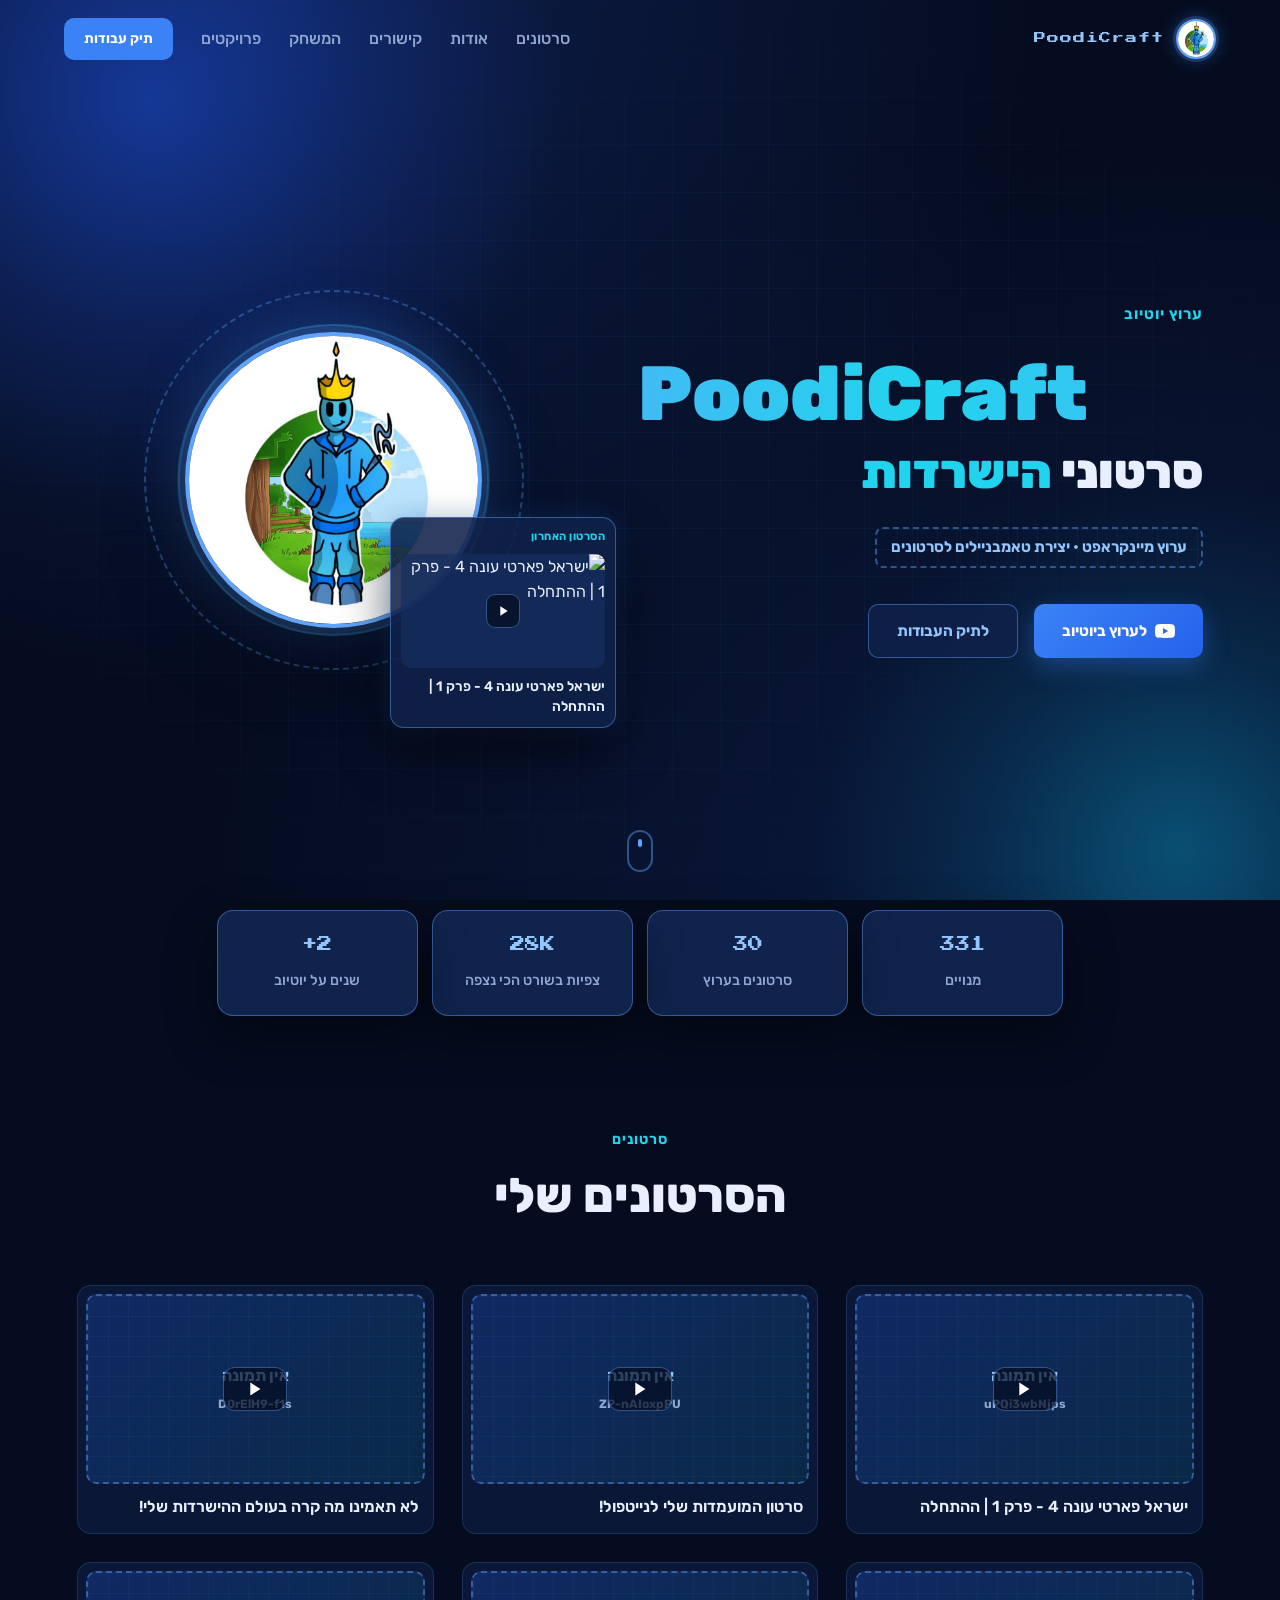
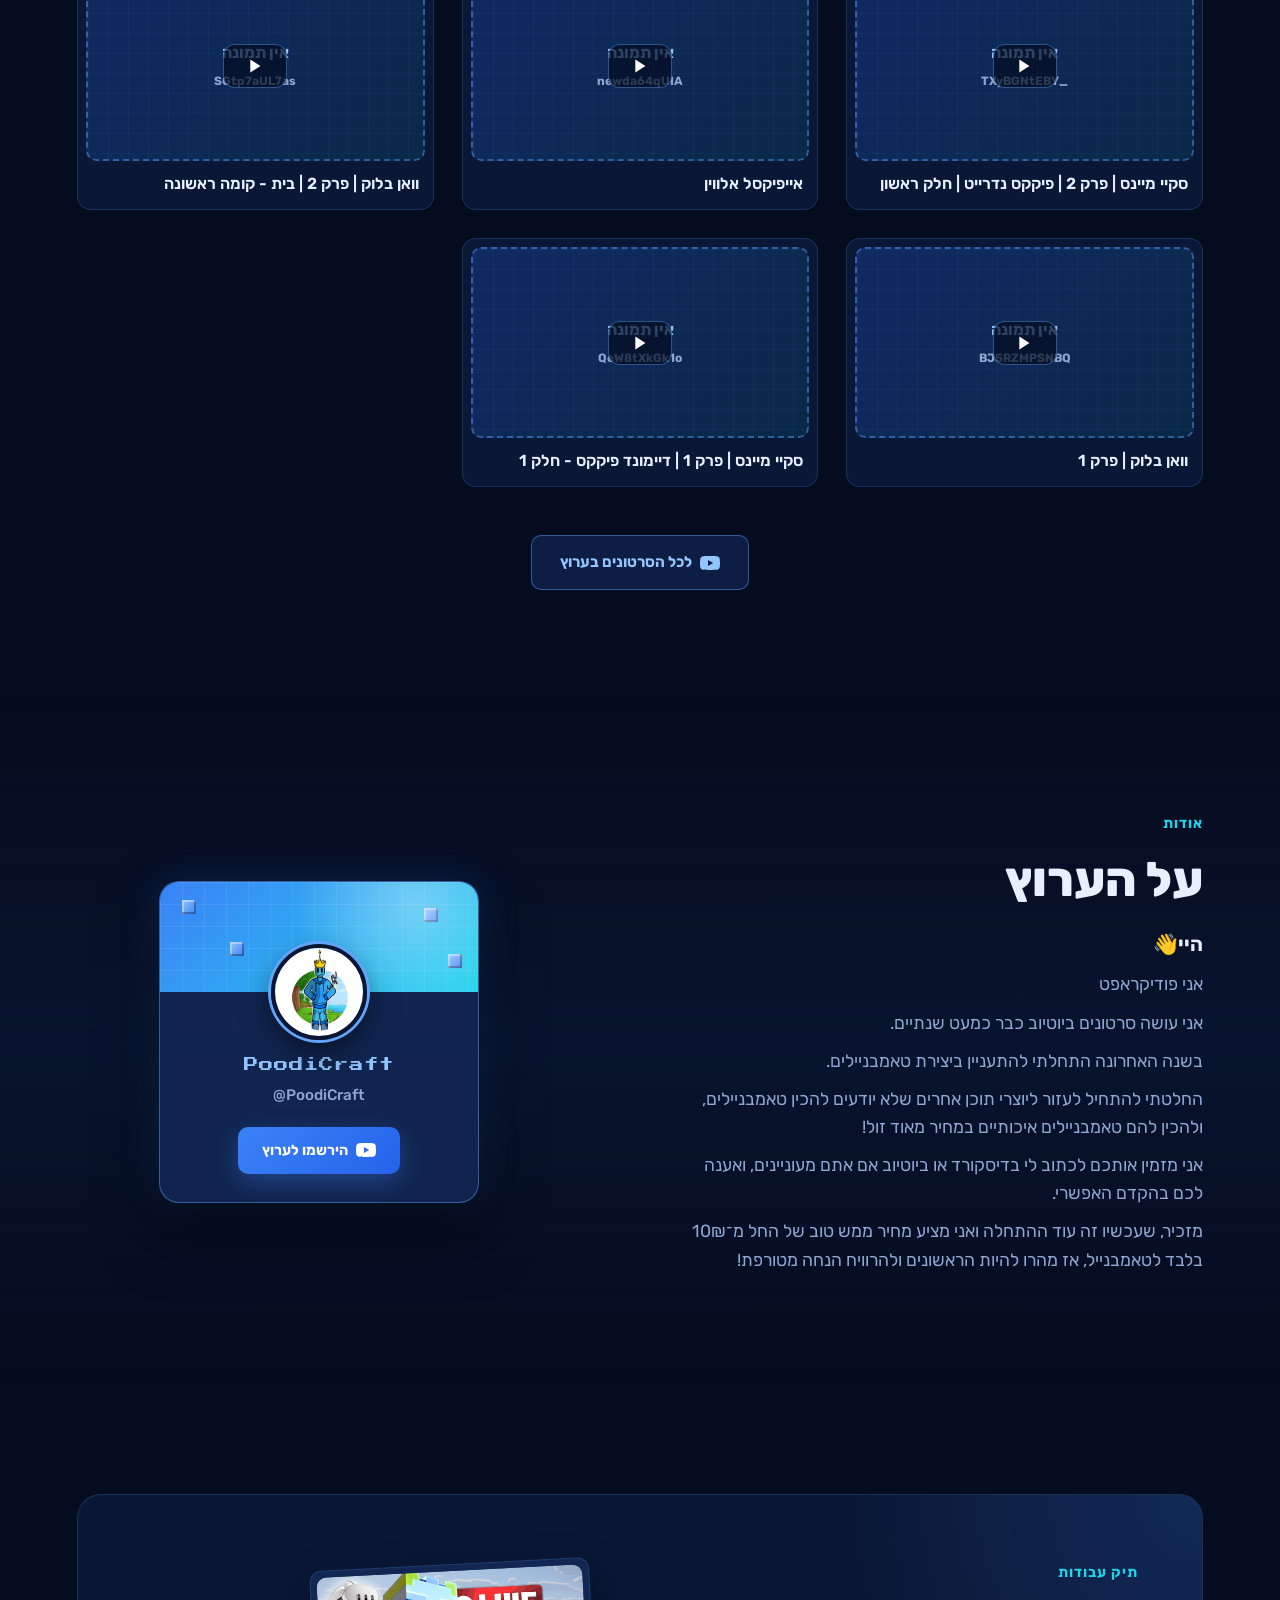
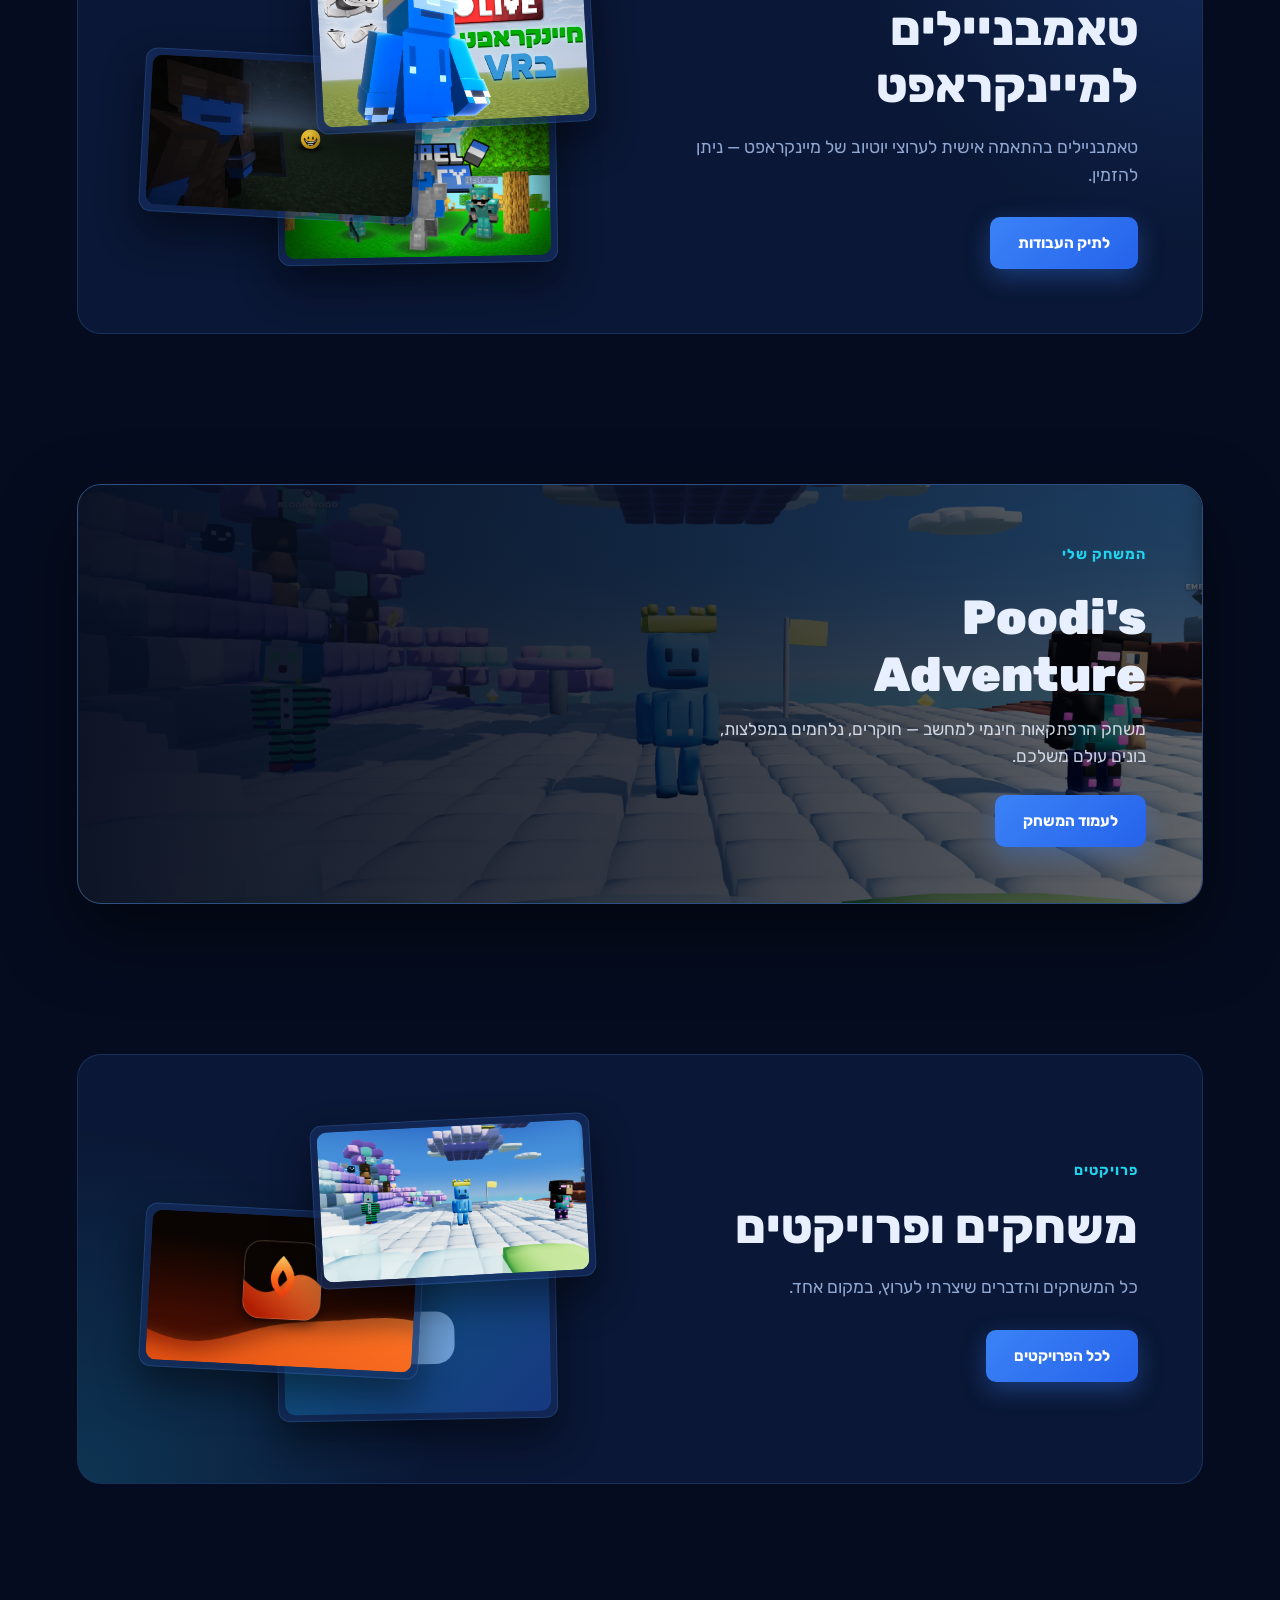
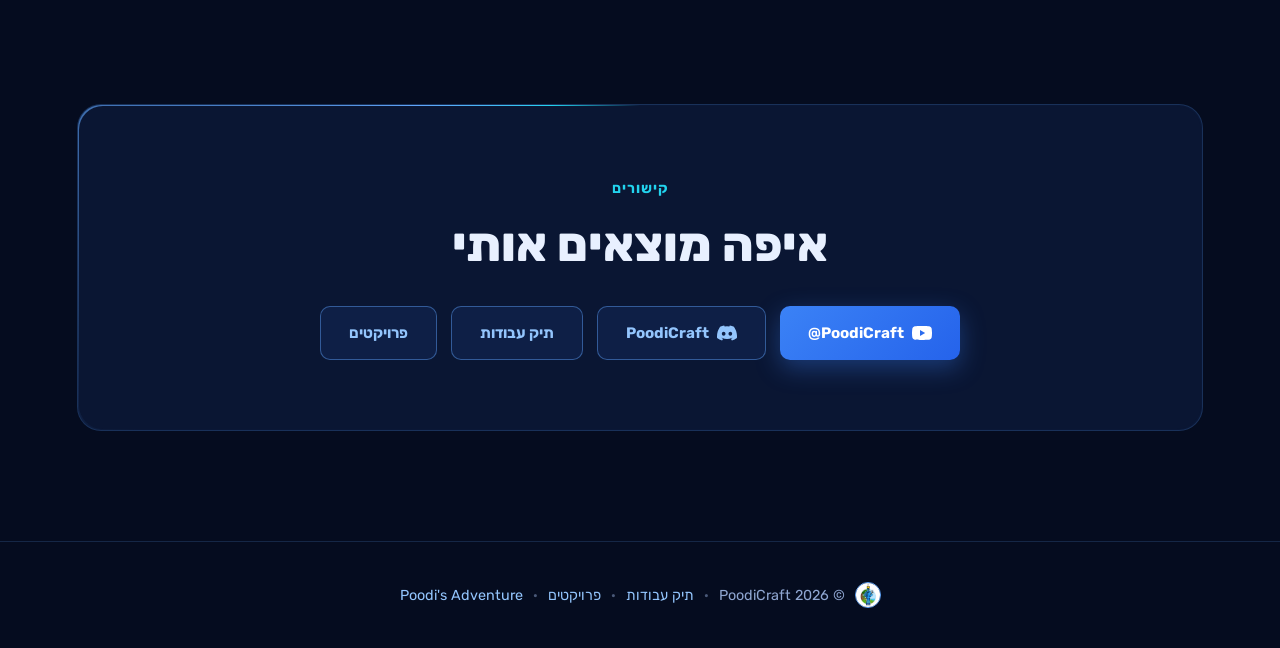
==== index.html @ d82b95a4 "אתר PoodiCraft עמוד הבית של הערוץ, תיק העבודות (עם המלצות דרך Firebase), עמוד הפרויקטים, Poodi's Adv" ====
<!DOCTYPE html>
<html lang="he" dir="rtl">
<head>
  <meta charset="UTF-8">
  <meta name="viewport" content="width=device-width, initial-scale=1.0">
  <title>PoodiCraft — הערוץ</title>
  <link rel="icon" href="logo/favicon.ico" sizes="any">
  <link rel="icon" type="image/png" sizes="32x32" href="logo/favicon-32.png">
  <link rel="icon" type="image/png" sizes="64x64" href="logo/favicon-64.png">
  <link rel="icon" type="image/png" sizes="192x192" href="logo/favicon-192.png">
  <link rel="apple-touch-icon" href="logo/apple-touch-icon.png">
  <link rel="preconnect" href="https://fonts.googleapis.com">
  <link rel="preconnect" href="https://fonts.gstatic.com" crossorigin>
  <link href="https://fonts.googleapis.com/css2?family=Press+Start+2P&family=Rubik:wght@400;500;600;700;800;900&display=swap" rel="stylesheet">
  <link rel="stylesheet" href="style.css">
</head>
<body>

  <!-- ===== אנימציית כניסה =====
       רצה רק כשנכנסים לאתר מבחוץ (לא במעבר בין עמודים באתר).
       לחיצה / מקש כלשהו מדלגים. אפשר למחוק את כל הבלוק הזה אם לא רוצים. -->
  <div id="intro" aria-hidden="true">
    <div class="intro-inner">
      <div class="intro-blocks" id="introBlocks"></div>
      <img src="logo/logo.jpg" alt="" class="intro-logo">
      <div class="intro-word">PoodiCraft</div>
    </div>
    <div class="intro-flash"></div>
    <span class="intro-skip">לחצו לדילוג</span>
  </div>

  <!-- Animated background -->
  <div class="bg">
    <div class="bg-grid"></div>
    <div class="bg-glow bg-glow-1"></div>
    <div class="bg-glow bg-glow-2"></div>
    <div class="cubes" id="cubes"></div>
  </div>

  <!-- Navigation -->
  <header class="nav" id="nav">
    <a href="#top" class="logo">
      <img src="logo/logo.jpg" alt="PoodiCraft" class="logo-img">
      <span class="logo-text">PoodiCraft</span>
    </a>
    <nav class="nav-links" id="navLinks">
      <a href="#videos">סרטונים</a>
      <a href="#about">אודות</a>
      <a href="#links">קישורים</a>
      <a href="poodis-adventure.html">המשחק</a>
      <a href="projects.html">פרויקטים</a>
      <a href="portfolio.html" class="btn btn-small">תיק עבודות</a>
    </nav>
    <button class="nav-toggle" id="navToggle" aria-label="תפריט">
      <span></span><span></span><span></span>
    </button>
  </header>

  <main id="top">

    <!-- Hero -->
    <section class="hero">
      <div class="hero-content">
        <p class="hero-tag reveal">ערוץ יוטיוב</p>
        <h1 class="hero-title">
          <span class="line"><span class="word accent" dir="ltr">PoodiCraft</span></span>
          <!-- המילה המתחלפת: הרשימה נמצאת ב-ROTATING_WORDS בתחילת script.js -->
          <span class="line"><span class="word hero-rotate-line">סרטוני&nbsp;<span class="rotate" id="heroRotate">מיינקראפט</span></span></span>
        </h1>
        <p class="hero-sub reveal" style="--d:.6s">
          <!-- כאן משפט קצר על הערוץ -->
          <span class="fill-me">ערוץ מיינקראפט • יצירת טאמבניילים לסרטונים</span>
        </p>
        <div class="hero-actions reveal" style="--d:.8s">
          <a href="https://www.youtube.com/@PoodiCraft" target="_blank" rel="noopener" class="btn btn-primary">
            <svg class="btn-icon" viewBox="0 0 24 24" aria-hidden="true"><path fill="currentColor" d="M23.5 6.2a3 3 0 0 0-2.1-2.1C19.5 3.6 12 3.6 12 3.6s-7.5 0-9.4.5A3 3 0 0 0 .5 6.2 31 31 0 0 0 0 12a31 31 0 0 0 .5 5.8 3 3 0 0 0 2.1 2.1c1.9.5 9.4.5 9.4.5s7.5 0 9.4-.5a3 3 0 0 0 2.1-2.1A31 31 0 0 0 24 12a31 31 0 0 0-.5-5.8zM9.6 15.6V8.4l6.2 3.6-6.2 3.6z"/></svg>
            לערוץ ביוטיוב
          </a>
          <a href="portfolio.html" class="btn btn-ghost">לתיק העבודות</a>
        </div>
      </div>

      <div class="hero-visual hero-visual-logo reveal" style="--d:.5s">
        <div class="hero-logo-wrap">
          <div class="hero-logo-ring"></div>
          <div class="hero-logo-ring ring-2"></div>
          <img src="logo/logo.jpg" alt="PoodiCraft" class="hero-logo">
        </div>
        <!-- כרטיס "הסרטון האחרון" — מתמלא לבד מהסרטון הראשון ברשימת VIDEOS_TEXT -->
        <a class="hero-latest" id="heroLatest" hidden>
          <span class="hero-latest-label">הסרטון האחרון</span>
          <span class="hero-latest-thumb">
            <img src="" alt="" loading="lazy">
            <span class="hero-latest-play">
              <svg viewBox="0 0 24 24" aria-hidden="true"><path fill="currentColor" d="M8 5v14l11-7z"/></svg>
            </span>
          </span>
          <span class="hero-latest-title"></span>
        </a>
      </div>

      <a href="#videos" class="scroll-hint" aria-label="גלילה למטה">
        <span></span>
      </a>
    </section>


    <!-- ===== מספרים מהערוץ =====
         עודכן ידנית לפי עמוד הערוץ ביוטיוב (נבדק: אוקטובר 2026).
         כשהמספרים משתנים — פשוט ערכו את ה-stat-value כאן. -->
    <section class="channel-stats reveal" id="stats">
      <a class="stat" href="https://www.youtube.com/@PoodiCraft?sub_confirmation=1" target="_blank" rel="noopener">
        <span class="stat-value">331</span><span class="stat-label">מנויים</span>
      </a>
      <a class="stat" href="https://www.youtube.com/@PoodiCraft/videos" target="_blank" rel="noopener">
        <span class="stat-value">30</span><span class="stat-label">סרטונים בערוץ</span>
      </a>
      <a class="stat" href="https://www.youtube.com/@PoodiCraft/shorts" target="_blank" rel="noopener">
        <span class="stat-value">28K</span><span class="stat-label">צפיות בשורט הכי נצפה</span>
      </a>
      <a class="stat" href="https://www.youtube.com/@PoodiCraft/videos" target="_blank" rel="noopener">
        <span class="stat-value">2+</span><span class="stat-label">שנים על יוטיוב</span>
      </a>
    </section>

    <!-- Videos -->
    <section class="section" id="videos">
      <div class="section-head reveal">
        <span class="section-kicker">סרטונים</span>
        <h2>הסרטונים שלי</h2>
      </div>

      <!-- כדי להוסיף סרטונים: ערכו את הרשימה VIDEOS בתחילת script.js -->
      <div class="videos" id="videosGrid"></div>

      <div class="section-cta reveal">
        <a href="https://www.youtube.com/@PoodiCraft" target="_blank" rel="noopener" class="btn btn-ghost">
          <svg class="btn-icon" viewBox="0 0 24 24" aria-hidden="true"><path fill="currentColor" d="M23.5 6.2a3 3 0 0 0-2.1-2.1C19.5 3.6 12 3.6 12 3.6s-7.5 0-9.4.5A3 3 0 0 0 .5 6.2 31 31 0 0 0 0 12a31 31 0 0 0 .5 5.8 3 3 0 0 0 2.1 2.1c1.9.5 9.4.5 9.4.5s7.5 0 9.4-.5a3 3 0 0 0 2.1-2.1A31 31 0 0 0 24 12a31 31 0 0 0-.5-5.8zM9.6 15.6V8.4l6.2 3.6-6.2 3.6z"/></svg>
          לכל הסרטונים בערוץ
        </a>
      </div>
    </section>

    <!-- About -->
    <section class="section section-alt" id="about">
      <div class="about">
        <div class="about-text reveal">
          <span class="section-kicker">אודות</span>
          <h2>על הערוץ</h2>
          <div class="about-body">
            <p>היי👋</p>
            <p>אני פודיקראפט</p>
            <p>אני עושה סרטונים ביוטיוב כבר כמעט שנתיים.</p>
            <p>בשנה האחרונה התחלתי להתעניין ביצירת טאמבניילים.</p>
            <p>החלטתי להתחיל לעזור ליוצרי תוכן אחרים שלא יודעים להכין טאמבניילים, ולהכין להם טאמבניילים איכותיים במחיר מאוד זול!</p>
            <p>אני מזמין אותכם לכתוב לי בדיסקורד או ביוטיוב אם אתם מעוניינים, ואענה לכם בהקדם האפשרי.</p>
            <p>מזכיר, שעכשיו זה עוד ההתחלה ואני מציע מחיר ממש טוב של החל מ־10₪ בלבד לטאמבנייל, אז מהרו להיות הראשונים ולהרוויח הנחה מטורפת!</p>
          </div>
        </div>
        <div class="about-visual reveal" style="--d:.2s">
          <div class="channel-card-wrap">
            <div class="channel-card" id="channelCard">
              <div class="channel-banner">
                <span class="px px-1"></span><span class="px px-2"></span><span class="px px-3"></span><span class="px px-4"></span>
              </div>
              <img src="logo/logo.jpg" alt="PoodiCraft" class="channel-avatar">
              <div class="channel-body">
                <span class="channel-name">PoodiCraft</span>
                <span class="channel-handle" dir="ltr">@PoodiCraft</span>
                <a href="https://www.youtube.com/@PoodiCraft" target="_blank" rel="noopener" class="btn btn-primary channel-sub">
                  <svg class="btn-icon" viewBox="0 0 24 24" aria-hidden="true"><path fill="currentColor" d="M23.5 6.2a3 3 0 0 0-2.1-2.1C19.5 3.6 12 3.6 12 3.6s-7.5 0-9.4.5A3 3 0 0 0 .5 6.2 31 31 0 0 0 0 12a31 31 0 0 0 .5 5.8 3 3 0 0 0 2.1 2.1c1.9.5 9.4.5 9.4.5s7.5 0 9.4-.5a3 3 0 0 0 2.1-2.1A31 31 0 0 0 24 12a31 31 0 0 0-.5-5.8zM9.6 15.6V8.4l6.2 3.6-6.2 3.6z"/></svg>
                  הירשמו לערוץ
                </a>
              </div>
            </div>
          </div>
        </div>
      </div>
    </section>

    <!-- Portfolio teaser -->
    <section class="section" id="portfolio">
      <a href="portfolio.html" class="portfolio-card reveal">
        <div class="portfolio-card-text">
          <span class="section-kicker">תיק עבודות</span>
          <h2>טאמבניילים למיינקראפט</h2>
          <p>טאמבניילים בהתאמה אישית לערוצי יוטיוב של מיינקראפט — ניתן להזמין.</p>
          <span class="btn btn-primary">לתיק העבודות</span>
        </div>
        <div class="portfolio-card-visual">
          <div class="mini-card mini-1"><div class="thumb-frame"><img src="thumbnails/thumb-1.jpg" alt="" onerror="this.parentNode.classList.add('empty')"></div></div>
          <div class="mini-card mini-2"><div class="thumb-frame"><img src="thumbnails/thumb-2.jpg" alt="" onerror="this.parentNode.classList.add('empty')"></div></div>
          <div class="mini-card mini-3"><div class="thumb-frame"><img src="thumbnails/thumb-3.jpg" alt="" onerror="this.parentNode.classList.add('empty')"></div></div>
        </div>
      </a>
    </section>


    <!-- Game banner -->
    <section class="section section-tight" id="game">
      <a href="poodis-adventure.html" class="game-banner reveal">
        <div class="game-banner-bg"><img src="projects/project-1.jpg" alt="" onerror="this.remove()"></div>
        <div class="game-banner-text">
          <span class="section-kicker">המשחק שלי</span>
          <h2 dir="ltr">Poodi's Adventure</h2>
          <p>משחק הרפתקאות חינמי למחשב — חוקרים, נלחמים במפלצות, בונים עולם משלכם.</p>
          <span class="btn btn-primary">לעמוד המשחק</span>
        </div>
      </a>
    </section>

    <!-- Projects teaser -->
    <section class="section section-tight" id="projects">
      <a href="projects.html" class="portfolio-card projects-card reveal">
        <div class="portfolio-card-text">
          <span class="section-kicker">פרויקטים</span>
          <h2>משחקים ופרויקטים</h2>
          <p>
            <!-- כאן משפט קצר על הפרויקטים -->
            כל המשחקים והדברים שיצרתי לערוץ, במקום אחד.
          </p>
          <span class="btn btn-primary">לכל הפרויקטים</span>
        </div>
        <div class="portfolio-card-visual">
          <!-- התמונות נלקחות מהתיקייה projects/ — בלי קובץ מוצג אייקון -->
          <div class="mini-card mini-1"><div class="thumb-frame"><img src="projects/project-1.jpg" alt="" onerror="this.parentNode.classList.add('empty')"></div></div>
          <div class="mini-card mini-2"><div class="thumb-frame"><img src="projects/project-2.jpg" alt="" onerror="this.parentNode.classList.add('empty')"></div></div>
          <div class="mini-card mini-3"><div class="thumb-frame"><img src="projects/project-3.jpg" alt="" onerror="this.parentNode.classList.add('empty')"></div></div>
        </div>
      </a>
    </section>

    <!-- Links -->
    <section class="section" id="links">
      <div class="contact reveal">
        <span class="section-kicker">קישורים</span>
        <h2>איפה מוצאים אותי</h2>
        <p>
          <!-- כאן משפט קצר (אופציונלי) -->
        </p>
        <div class="contact-links">
          <!-- הוסיפו כאן עוד כפתורים לרשתות נוספות -->
          <a href="https://www.youtube.com/@PoodiCraft" target="_blank" rel="noopener" class="btn btn-primary">
            <svg class="btn-icon" viewBox="0 0 24 24" aria-hidden="true"><path fill="currentColor" d="M23.5 6.2a3 3 0 0 0-2.1-2.1C19.5 3.6 12 3.6 12 3.6s-7.5 0-9.4.5A3 3 0 0 0 .5 6.2 31 31 0 0 0 0 12a31 31 0 0 0 .5 5.8 3 3 0 0 0 2.1 2.1c1.9.5 9.4.5 9.4.5s7.5 0 9.4-.5a3 3 0 0 0 2.1-2.1A31 31 0 0 0 24 12a31 31 0 0 0-.5-5.8zM9.6 15.6V8.4l6.2 3.6-6.2 3.6z"/></svg>
            <span dir="ltr">@PoodiCraft</span>
          </a>
          <button type="button" class="btn btn-ghost" id="discordBtn">
            <svg class="btn-icon" viewBox="0 0 24 24" aria-hidden="true"><path fill="currentColor" d="M20.3 4.4A19.8 19.8 0 0 0 15.4 3l-.6 1.2a18.3 18.3 0 0 0-5.6 0L8.6 3a19.7 19.7 0 0 0-4.9 1.5C.6 9.1-.3 13.6.1 18a19.9 19.9 0 0 0 6 3l1.3-2a12.9 12.9 0 0 1-2-1l.5-.4a14.2 14.2 0 0 0 12.2 0l.5.4a12.9 12.9 0 0 1-2 1l1.3 2a19.8 19.8 0 0 0 6-3c.5-5.1-.8-9.6-3.6-13.6zM8 15.3c-1.2 0-2.2-1.1-2.2-2.4S6.8 10.5 8 10.5s2.2 1.1 2.2 2.4-1 2.4-2.2 2.4zm8 0c-1.2 0-2.2-1.1-2.2-2.4s1-2.4 2.2-2.4 2.2 1.1 2.2 2.4-1 2.4-2.2 2.4z"/></svg>
            <span dir="ltr">PoodiCraft</span>
          </button>
          <a href="portfolio.html" class="btn btn-ghost">תיק עבודות</a>
          <a href="projects.html" class="btn btn-ghost">פרויקטים</a>
        </div>
      </div>
    </section>

  </main>

  <footer class="footer">
    <img src="logo/logo.jpg" alt="" class="logo-img small">
    <span>&copy; <span id="year"></span> PoodiCraft</span>
    <span class="footer-sep">·</span>
    <a href="portfolio.html">תיק עבודות</a>
    <span class="footer-sep">·</span>
    <a href="projects.html">פרויקטים</a>
    <span class="footer-sep">·</span>
    <a href="poodis-adventure.html">Poodi's Adventure</a>
  </footer>

  <script src="script.js"></script>
  <script src="sounds.js"></script>
</body>
</html>
---- style.css ----
/* ============================================================
   PoodiCraft — channel site + thumbnail portfolio (blue theme)
   ============================================================ */

:root {
  --bg: #050c1f;
  --bg-2: #0a1633;
  --surface: rgba(16, 34, 74, 0.55);
  --surface-2: rgba(22, 46, 96, 0.7);
  --border: rgba(96, 165, 250, 0.18);
  --border-strong: rgba(96, 165, 250, 0.45);
  --blue: #3b82f6;
  --blue-light: #60a5fa;
  --blue-bright: #93c5fd;
  --cyan: #22d3ee;
  --text: #e8f0ff;
  --muted: #8fa6d1;
  --pixel: 'Press Start 2P', monospace;
  --sans: 'Rubik', 'Segoe UI', system-ui, sans-serif;
  --radius: 14px;
  --ease: cubic-bezier(.22, 1, .36, 1);
}

* { box-sizing: border-box; margin: 0; padding: 0; }

html { scroll-behavior: smooth; }

body {
  font-family: var(--sans);
  background: var(--bg);
  color: var(--text);
  line-height: 1.6;
  overflow-x: hidden;
  -webkit-font-smoothing: antialiased;
}

img { max-width: 100%; display: block; }
a { color: inherit; text-decoration: none; }

/* ------------------------------------------------------------
   Background
   ------------------------------------------------------------ */
.bg {
  position: fixed;
  inset: 0;
  z-index: -1;
  overflow: hidden;
  background: var(--bg);
}

.bg-grid {
  position: absolute;
  inset: 0;
  overflow: hidden;
}
/* The moving grid pattern (animated with transform only — no repaint per frame) */
.bg-grid::before {
  content: '';
  position: absolute;
  inset: -48px 0 0 -48px;
  background-image:
    linear-gradient(rgba(96, 165, 250, 0.07) 1px, transparent 1px),
    linear-gradient(90deg, rgba(96, 165, 250, 0.07) 1px, transparent 1px);
  background-size: 48px 48px;
  animation: gridMove 18s linear infinite;
}
/* Ambient light + fade of the grid toward the edges (replaces a mask-image,
   which forced a full-screen mask surface to be re-rendered every frame) */
.bg-grid::after {
  content: '';
  position: absolute;
  inset: 0;
  background:
    radial-gradient(ellipse at 20% 0%, #0d1f4d 0%, transparent 55%),
    radial-gradient(ellipse at 90% 100%, #0a1a40 0%, transparent 60%),
    radial-gradient(ellipse at center, transparent 30%, var(--bg) 78%);
}

@keyframes gridMove {
  from { transform: translate3d(0, 0, 0); }
  to   { transform: translate3d(48px, 48px, 0); }
}

.bg-glow {
  position: absolute;
  border-radius: 50%;
  animation: glowDrift 14s ease-in-out infinite alternate;
}
.bg-glow-1 {
  width: 900px; height: 900px;
  background: radial-gradient(circle, rgba(29, 78, 216, .55) 0%, rgba(29, 78, 216, .2) 35%, transparent 65%);
  top: -350px; left: -300px;
}
.bg-glow-2 {
  width: 800px; height: 800px;
  background: radial-gradient(circle, rgba(8, 145, 178, .45) 0%, rgba(8, 145, 178, .15) 35%, transparent 65%);
  bottom: -350px; right: -300px;
  animation-delay: -7s;
}

@keyframes glowDrift {
  from { transform: translate3d(0, 0, 0); }
  to   { transform: translate3d(60px, 40px, 0); }
}

/* Floating pixel cubes (generated by script.js) */
.cubes { position: absolute; inset: 0; }
.cube {
  position: absolute;
  bottom: -40px;
  width: var(--s);
  height: var(--s);
  background: linear-gradient(135deg, var(--blue-light), var(--blue));
  box-shadow:
    inset -3px -3px 0 rgba(0, 0, 0, .35),
    inset 3px 3px 0 rgba(255, 255, 255, .25),
    0 0 18px rgba(59, 130, 246, .45);
  opacity: 0;
  animation: cubeRise var(--t) linear var(--delay) infinite;
}

@keyframes cubeRise {
  0%   { transform: translateY(0) rotate(0deg); opacity: 0; }
  10%  { opacity: .7; }
  90%  { opacity: .4; }
  100% { transform: translateY(-110vh) rotate(360deg); opacity: 0; }
}

/* ------------------------------------------------------------
   Navigation
   ------------------------------------------------------------ */
.nav {
  position: fixed;
  top: 0; left: 0; right: 0;
  z-index: 50;
  display: flex;
  align-items: center;
  justify-content: space-between;
  padding: 18px clamp(20px, 5vw, 64px);
  transition: background .4s, padding .4s, border-color .4s;
  border-bottom: 1px solid transparent;
  animation: navIn .8s var(--ease) both;
}
.nav.scrolled {
  padding: 12px clamp(20px, 5vw, 64px);
  background: rgba(5, 12, 31, .92);
  border-bottom-color: var(--border);
}

@keyframes navIn {
  from { transform: translateY(-100%); opacity: 0; }
  to   { transform: translateY(0); opacity: 1; }
}

.logo { display: flex; align-items: center; gap: 12px; }
.logo-text {
  font-family: var(--pixel);
  font-size: .75rem;
  letter-spacing: 1px;
  color: var(--blue-bright);
}
.logo-cube {
  width: 22px; height: 22px;
  background: linear-gradient(135deg, var(--cyan), var(--blue));
  box-shadow: inset -3px -3px 0 rgba(0,0,0,.35), inset 3px 3px 0 rgba(255,255,255,.3);
  animation: spinCube 4s ease-in-out infinite;
}
.logo-cube.small { width: 14px; height: 14px; }
.logo-img {
  width: 40px; height: 40px;
  border-radius: 50%;
  object-fit: cover;
  border: 2px solid var(--blue-light);
  box-shadow: 0 0 0 3px rgba(96, 165, 250, .2), 0 0 18px rgba(59, 130, 246, .45);
  transition: transform .4s var(--ease), box-shadow .4s;
}
.logo:hover .logo-img {
  transform: rotate(-8deg) scale(1.08);
  box-shadow: 0 0 0 4px rgba(96, 165, 250, .3), 0 0 26px rgba(59, 130, 246, .65);
}
.logo-img.small { width: 26px; height: 26px; border-width: 1px; box-shadow: none; }

@keyframes spinCube {
  0%, 100% { transform: rotate(0deg); }
  50%      { transform: rotate(180deg); }
}

.nav-links { display: flex; align-items: center; gap: 28px; }
.nav-links a:not(.btn) {
  font-weight: 500;
  color: var(--muted);
  position: relative;
  transition: color .3s;
}
.nav-links a:not(.btn)::after {
  content: '';
  position: absolute;
  left: 0; bottom: -4px;
  width: 100%; height: 2px;
  background: var(--blue-light);
  transform: scaleX(0);
  transform-origin: right;
  transition: transform .35s var(--ease);
}
.nav-links a:not(.btn):hover { color: var(--text); }
.nav-links a:not(.btn):hover::after { transform: scaleX(1); transform-origin: left; }

.nav-toggle {
  display: none;
  flex-direction: column;
  gap: 5px;
  background: none;
  border: none;
  cursor: pointer;
  padding: 6px;
}
.nav-toggle span {
  width: 24px; height: 2px;
  background: var(--text);
  transition: transform .3s, opacity .3s;
}
.nav-toggle.open span:nth-child(1) { transform: translateY(7px) rotate(45deg); }
.nav-toggle.open span:nth-child(2) { opacity: 0; }
.nav-toggle.open span:nth-child(3) { transform: translateY(-7px) rotate(-45deg); }

/* ------------------------------------------------------------
   Buttons
   ------------------------------------------------------------ */
.btn {
  position: relative;
  display: inline-flex;
  align-items: center;
  justify-content: center;
  padding: 14px 28px;
  border-radius: 10px;
  font-weight: 700;
  font-size: .95rem;
  overflow: hidden;
  transition: transform .3s var(--ease), box-shadow .3s, background .3s, border-color .3s;
}
.btn:active { transform: scale(.97); }

.btn-primary {
  background: linear-gradient(135deg, var(--blue), #2563eb);
  color: #fff;
  box-shadow: 0 8px 24px rgba(59, 130, 246, .35);
}
.btn-primary::before {
  content: '';
  position: absolute;
  top: 0; left: -80%;
  width: 60%; height: 100%;
  background: linear-gradient(120deg, transparent, rgba(255,255,255,.35), transparent);
  transform: skewX(-20deg);
  transition: left .6s var(--ease);
}
.btn-primary:hover { transform: translateY(-3px); box-shadow: 0 14px 34px rgba(59, 130, 246, .5); }
.btn-primary:hover::before { left: 130%; }

.btn-ghost {
  background: rgba(16, 34, 74, .85);
  border: 1px solid var(--border-strong);
  color: var(--blue-bright);
}
.btn-ghost:hover {
  transform: translateY(-3px);
  background: var(--surface-2);
  border-color: var(--blue-light);
  box-shadow: 0 10px 28px rgba(59, 130, 246, .25);
}

.btn-small {
  padding: 10px 20px;
  font-size: .85rem;
  background: var(--blue);
  color: #fff;
}
.btn-small:hover { background: var(--blue-light); transform: translateY(-2px); }

/* ------------------------------------------------------------
   Hero
   ------------------------------------------------------------ */
.hero {
  min-height: 100vh;
  display: grid;
  grid-template-columns: 1.1fr 1fr;
  align-items: center;
  gap: 48px;
  padding: 140px clamp(20px, 6vw, 96px) 80px;
  position: relative;
}

.hero-tag {
  font-family: var(--sans);
  font-weight: 700;
  font-size: .95rem;
  color: var(--cyan);
  letter-spacing: 1px;
  margin-bottom: 24px;
}

.hero-title {
  font-size: clamp(2.4rem, 6vw, 4.8rem);
  font-weight: 900;
  line-height: 1.15;
  margin-bottom: 28px;
}
.hero-title .line { display: block; overflow: hidden; }
.hero-title .word {
  display: block;
  transform: translateY(110%);
  animation: wordUp 1s var(--ease) forwards;
}
.hero-title .line:nth-child(1) .word { animation-delay: .15s; }
.hero-title .line:nth-child(2) .word { animation-delay: .28s; }
.hero-title .line:nth-child(3) .word { animation-delay: .41s; }

@keyframes wordUp {
  to { transform: translateY(0); }
}

.hero-title .accent {
  background: linear-gradient(90deg, var(--blue-light), var(--cyan), var(--blue-light));
  background-size: 200% auto;
  -webkit-background-clip: text;
  background-clip: text;
  color: transparent;
  padding-bottom: .08em;
  /* Static gradient: animating background-position on background-clip:text
     is a known Chrome flicker source */
  background-position: 50% center;
}

.hero-sub {
  font-size: 1.15rem;
  color: var(--muted);
  max-width: 480px;
  margin-bottom: 36px;
}

.hero-actions { display: flex; gap: 16px; flex-wrap: wrap; }

/* Floating thumbnail cards */
.hero-visual {
  position: relative;
  height: 460px;
  perspective: 1200px;
}
.float-card {
  position: absolute;
  width: 56%;
  border-radius: var(--radius);
  padding: 8px;
  background: rgba(16, 34, 74, .8);
  border: 1px solid var(--border);
  box-shadow: 0 30px 60px rgba(0, 0, 0, .45), 0 0 0 1px rgba(96,165,250,.05);
  transition: transform .5s var(--ease), box-shadow .5s;
}
.float-card:hover {
  box-shadow: 0 40px 80px rgba(0, 0, 0, .55), 0 0 40px rgba(59, 130, 246, .25);
  z-index: 5;
}
.card-1 { top: 0; right: 0; animation: floatA 7s ease-in-out infinite; z-index: 3; }
.card-2 { top: 24%; left: 0; animation: floatB 8s ease-in-out infinite; z-index: 2; }
.card-3 { top: 48%; right: 4%; animation: floatC 9s ease-in-out infinite; z-index: 4; }
.card-4 { bottom: 0; left: 6%; animation: floatD 8.5s ease-in-out infinite; z-index: 1; }

@keyframes floatA {
  0%, 100% { transform: translateY(0) rotate(-2deg); }
  50%      { transform: translateY(-16px) rotate(-1deg); }
}
@keyframes floatB {
  0%, 100% { transform: translateY(0) rotate(2deg); }
  50%      { transform: translateY(-20px) rotate(3deg); }
}
@keyframes floatC {
  0%, 100% { transform: translateY(0) rotate(-1deg); }
  50%      { transform: translateY(-12px) rotate(-3deg); }
}
@keyframes floatD {
  0%, 100% { transform: translateY(0) rotate(2deg); }
  50%      { transform: translateY(-18px) rotate(1deg); }
}

/* Scroll hint */
.scroll-hint {
  position: absolute;
  bottom: 28px;
  left: 50%;
  transform: translateX(-50%);
  width: 26px; height: 42px;
  border: 2px solid var(--border-strong);
  border-radius: 14px;
  display: flex;
  justify-content: center;
  opacity: 0;
  animation: fadeIn 1s 1.4s forwards;
}
.scroll-hint span {
  width: 4px; height: 8px;
  background: var(--blue-light);
  border-radius: 2px;
  margin-top: 7px;
  animation: scrollDot 1.8s ease-in-out infinite;
}
@keyframes scrollDot {
  0%   { transform: translateY(0); opacity: 1; }
  70%  { transform: translateY(14px); opacity: 0; }
  100% { transform: translateY(0); opacity: 0; }
}
@keyframes fadeIn { to { opacity: 1; } }

/* ------------------------------------------------------------
   Thumbnail frames (16:9)
   ------------------------------------------------------------ */
.thumb-frame {
  position: relative;
  aspect-ratio: 16 / 9;
  border-radius: 10px;
  overflow: hidden;
  background: linear-gradient(135deg, rgba(37, 99, 235, .25), rgba(8, 145, 178, .15));
}
.thumb-frame img {
  width: 100%; height: 100%;
  object-fit: cover;
  transition: transform .6s var(--ease);
}
.thumb-frame.empty img { display: none; }

.thumb-placeholder {
  display: none;
  position: absolute;
  inset: 0;
  flex-direction: column;
  align-items: center;
  justify-content: center;
  text-align: center;
  padding: 12px;
  font-family: var(--sans);
  font-weight: 700;
  font-size: 1rem;
  line-height: 1.6;
  color: var(--blue-bright);
  border: 2px dashed var(--border-strong);
  border-radius: 10px;
  background-image:
    linear-gradient(rgba(96,165,250,.06) 1px, transparent 1px),
    linear-gradient(90deg, rgba(96,165,250,.06) 1px, transparent 1px);
  background-size: 20px 20px;
}
.thumb-placeholder small {
  display: block;
  font-family: var(--sans);
  font-size: .75rem;
  color: var(--muted);
  letter-spacing: 0;
  margin-top: 6px;
}
.thumb-frame.empty .thumb-placeholder { display: flex; }

/* ------------------------------------------------------------
   Sections
   ------------------------------------------------------------ */
.section {
  padding: 110px clamp(20px, 6vw, 96px);
  max-width: 1300px;
  margin: 0 auto;
}
.section-alt {
  max-width: none;
  background: linear-gradient(180deg, transparent, rgba(16, 34, 74, .35), transparent);
}
.section-alt > * { max-width: 1300px; margin: 0 auto; }

.section-head { text-align: center; margin-bottom: 60px; }
.section-kicker {
  display: inline-block;
  font-family: var(--sans);
  font-weight: 700;
  font-size: .9rem;
  color: var(--cyan);
  letter-spacing: 1px;
  margin-bottom: 16px;
}
h2 {
  font-size: clamp(2rem, 4vw, 3rem);
  font-weight: 800;
  line-height: 1.2;
}

/* ------------------------------------------------------------
   Gallery
   ------------------------------------------------------------ */
.gallery {
  display: grid;
  grid-template-columns: repeat(auto-fill, minmax(320px, 1fr));
  gap: 28px;
}
.gallery-item {
  border-radius: var(--radius);
  padding: 8px;
  background: var(--surface);
  border: 1px solid var(--border);
  cursor: pointer;
  transition: transform .45s var(--ease), border-color .3s, box-shadow .45s;
  transform-style: preserve-3d;
}
.gallery-item:hover {
  border-color: var(--blue-light);
  box-shadow: 0 25px 50px rgba(0, 0, 0, .45), 0 0 30px rgba(59, 130, 246, .3);
}
.gallery-item:hover .thumb-frame img { transform: scale(1.06); }

/* Glow that follows the mouse (set by script.js) */
.gallery-item::before {
  content: '';
  position: absolute;
  inset: 0;
  border-radius: inherit;
  background: radial-gradient(400px circle at var(--mx, 50%) var(--my, 50%), rgba(96, 165, 250, .18), transparent 45%);
  opacity: 0;
  transition: opacity .4s;
  pointer-events: none;
}
.gallery-item { position: relative; }
.gallery-item:hover::before { opacity: 1; }

/* ------------------------------------------------------------
   About
   ------------------------------------------------------------ */
.about {
  display: grid;
  grid-template-columns: 1.2fr 1fr;
  align-items: center;
  gap: 60px;
}
.about-text p {
  margin-top: 20px;
  font-size: 1.1rem;
  color: var(--muted);
  max-width: 520px;
}
.about-body { margin-top: 20px; }
.about-body p { margin-top: 0; }
.about-body p + p { margin-top: 10px; }
.about-body p:first-child { color: var(--text); font-weight: 700; font-size: 1.25rem; }

/* About visual — a 3D cube on the portfolio page, a channel card on the home page */
.about-visual {
  display: flex;
  justify-content: center;
  align-items: center;
  min-height: 360px;
  perspective: 1000px;
}

/* 3D rotating block (portfolio page) */
.big-cube {
  position: relative;
  width: 200px; height: 200px;
  transform-style: preserve-3d;
  animation: rotateCube 14s linear infinite;
}
.big-cube .face {
  position: absolute;
  inset: 0;
  background: linear-gradient(135deg, var(--blue-light), var(--blue));
  border: 2px solid rgba(147, 197, 253, .5);
  box-shadow: inset 0 0 40px rgba(5, 12, 31, .45);
  background-image:
    linear-gradient(rgba(255,255,255,.12) 1px, transparent 1px),
    linear-gradient(90deg, rgba(255,255,255,.12) 1px, transparent 1px);
  background-size: 40px 40px;
  opacity: .96;
  overflow: hidden;
}
.big-cube .face img {
  width: 100%; height: 100%;
  object-fit: cover;
}
.big-cube .front  { transform: translateZ(100px); }
.big-cube .back   { transform: rotateY(180deg) translateZ(100px); }
.big-cube .right  { transform: rotateY(90deg) translateZ(100px); }
.big-cube .left   { transform: rotateY(-90deg) translateZ(100px); }
.big-cube .top    { transform: rotateX(90deg) translateZ(100px); background: linear-gradient(135deg, var(--cyan), var(--blue-light)); }
.big-cube .bottom { transform: rotateX(-90deg) translateZ(100px); background: #1e3a8a; }

@keyframes rotateCube {
  from { transform: rotateX(-20deg) rotateY(0deg); }
  to   { transform: rotateX(-20deg) rotateY(360deg); }
}

/* Channel card (home page) */
.channel-card-wrap { animation: logoFloat 7s ease-in-out infinite; }
.channel-card {
  position: relative;
  width: 320px;
  border-radius: 20px;
  background: var(--surface-2);
  border: 1px solid var(--border-strong);
  box-shadow: 0 30px 60px rgba(0, 0, 0, .5), 0 0 40px rgba(59, 130, 246, .2);
  overflow: hidden;
  transform-style: preserve-3d;
  transition: transform .5s var(--ease), box-shadow .5s;
}
.channel-card:hover { box-shadow: 0 40px 80px rgba(0, 0, 0, .55), 0 0 60px rgba(59, 130, 246, .35); }
.channel-banner {
  position: relative;
  height: 110px;
  background:
    linear-gradient(rgba(255,255,255,.08) 1px, transparent 1px),
    linear-gradient(90deg, rgba(255,255,255,.08) 1px, transparent 1px),
    linear-gradient(135deg, var(--blue), var(--cyan));
  background-size: 22px 22px, 22px 22px, 100% 100%;
  overflow: hidden;
}
.channel-banner::after {
  content: '';
  position: absolute;
  inset: 0;
  background: radial-gradient(circle at 80% 20%, rgba(255,255,255,.35), transparent 45%);
}
.channel-banner .px {
  position: absolute;
  width: 14px; height: 14px;
  background: linear-gradient(135deg, var(--blue-bright), var(--blue));
  box-shadow: inset -2px -2px 0 rgba(0,0,0,.3), inset 2px 2px 0 rgba(255,255,255,.35);
  animation: pxBob 4s ease-in-out infinite;
}
.px-1 { top: 18px; left: 22px; }
.px-2 { top: 60px; left: 70px; width: 9px; height: 9px; animation-delay: -1s; }
.px-3 { top: 26px; right: 40px; width: 11px; height: 11px; animation-delay: -2s; }
.px-4 { top: 72px; right: 16px; animation-delay: -3s; }
@keyframes pxBob {
  0%, 100% { transform: translateY(0) rotate(0); }
  50%      { transform: translateY(-6px) rotate(12deg); }
}
.channel-avatar {
  width: 96px; height: 96px;
  border-radius: 50%;
  object-fit: cover;
  margin: -48px auto 0;
  position: relative;
  z-index: 1;
  border: 4px solid var(--bg-2);
  box-shadow: 0 0 0 3px var(--blue-light), 0 12px 30px rgba(0,0,0,.5);
  transition: transform .5s var(--ease);
}
.channel-card:hover .channel-avatar { transform: scale(1.06) rotate(-4deg); }
.channel-body {
  display: flex;
  flex-direction: column;
  align-items: center;
  gap: 6px;
  padding: 14px 24px 28px;
  text-align: center;
}
.channel-name {
  font-family: var(--pixel);
  font-size: .9rem;
  color: var(--blue-bright);
  letter-spacing: 1px;
}
.channel-handle { color: var(--muted); font-weight: 500; font-size: .95rem; }
.channel-sub { margin-top: 14px; padding: 12px 24px; font-size: .9rem; }

/* ------------------------------------------------------------
   Contact
   ------------------------------------------------------------ */
.contact {
  text-align: center;
  padding: 70px clamp(20px, 5vw, 60px);
  border-radius: 24px;
  background: var(--surface);
  border: 1px solid var(--border);
  position: relative;
  overflow: hidden;
}
.contact::before {
  content: '';
  position: absolute;
  inset: -2px;
  border-radius: inherit;
  background: conic-gradient(from var(--angle, 0deg), transparent 0 70%, var(--blue-light) 85%, var(--cyan) 92%, transparent 100%);
  animation: borderSpin 6s linear infinite;
  z-index: -1;
}
.contact::after {
  content: '';
  position: absolute;
  inset: 1px;
  border-radius: inherit;
  background: var(--bg-2);
  z-index: -1;
}
@property --angle {
  syntax: '<angle>';
  initial-value: 0deg;
  inherits: false;
}
@keyframes borderSpin {
  to { --angle: 360deg; }
}
.contact p {
  color: var(--muted);
  font-size: 1.1rem;
  margin: 16px 0 32px;
}
.contact-links { display: flex; justify-content: center; gap: 14px; flex-wrap: wrap; }

.btn { font-family: inherit; cursor: pointer; }
button.btn-ghost { font-size: .95rem; }
.btn-icon { width: 20px; height: 20px; margin-inline-end: 8px; flex-shrink: 0; }
.copied {
  position: absolute;
  inset: 0;
  display: flex;
  align-items: center;
  justify-content: center;
  background: var(--blue);
  color: #fff;
  opacity: 0;
  transform: translateY(100%);
  transition: opacity .3s, transform .3s var(--ease);
}
.btn.show-copied .copied { opacity: 1; transform: translateY(0); }

/* ------------------------------------------------------------
   Footer
   ------------------------------------------------------------ */
.footer {
  display: flex;
  align-items: center;
  justify-content: center;
  gap: 10px;
  padding: 40px 20px;
  color: var(--muted);
  font-size: .9rem;
  border-top: 1px solid var(--border);
}

/* ------------------------------------------------------------
   Lightbox
   ------------------------------------------------------------ */
.lightbox {
  position: fixed;
  inset: 0;
  z-index: 100;
  background: rgba(5, 12, 31, .94);
  display: flex;
  align-items: center;
  justify-content: center;
  padding: 24px;
  opacity: 0;
  visibility: hidden;
  transition: opacity .35s, visibility .35s;
}
.lightbox.open { opacity: 1; visibility: visible; }
.lightbox img {
  max-width: min(1200px, 95vw);
  max-height: 85vh;
  border-radius: 12px;
  box-shadow: 0 40px 100px rgba(0,0,0,.7), 0 0 60px rgba(59,130,246,.3);
  transform: scale(.9);
  transition: transform .4s var(--ease);
}
.lightbox.open img { transform: scale(1); }
.lightbox-close {
  position: absolute;
  top: 20px; inset-inline-end: 28px;
  font-size: 2.4rem;
  color: var(--text);
  background: none;
  border: none;
  cursor: pointer;
  line-height: 1;
  transition: transform .3s, color .3s;
}
.lightbox-close:hover { color: var(--blue-light); transform: rotate(90deg); }

/* ------------------------------------------------------------
   Scroll reveal
   ------------------------------------------------------------ */
.reveal {
  opacity: 0;
  transform: translateY(32px);
  transition: opacity .9s var(--ease) var(--d, 0s), transform .9s var(--ease) var(--d, 0s);
}
.reveal.in { opacity: 1; transform: translateY(0); }

/* ------------------------------------------------------------
   Responsive
   ------------------------------------------------------------ */
@media (max-width: 960px) {
  .hero { grid-template-columns: 1fr; padding-top: 120px; text-align: center; }
  .hero-sub { margin-inline: auto; }
  .hero-actions { justify-content: center; }
  .hero-visual { height: 380px; max-width: 520px; margin: 0 auto; width: 100%; }
  .about { grid-template-columns: 1fr; text-align: center; }
  .about-text p { margin-inline: auto; }
}

@media (max-width: 720px) {
  .nav-toggle { display: flex; }
  .nav-links {
    position: absolute;
    top: 100%; left: 0; right: 0;
    flex-direction: column;
    gap: 8px;
    padding: 16px 20px 24px;
    background: rgba(5, 12, 31, .96);
    border-bottom: 1px solid var(--border);
    transform: translateY(-12px);
    opacity: 0;
    pointer-events: none;
    transition: transform .35s var(--ease), opacity .35s;
  }
  .nav-links.open { transform: translateY(0); opacity: 1; pointer-events: auto; }
  .nav-links a { padding: 10px 0; width: 100%; text-align: center; }
  .hero-visual { height: 300px; }
  .float-card { width: 70%; }
  .gallery { grid-template-columns: 1fr; }
  .section { padding: 80px 20px; }
}

@media (prefers-reduced-motion: reduce) {
  *, *::before, *::after {
    animation-duration: .01ms !important;
    animation-iteration-count: 1 !important;
    transition-duration: .01ms !important;
  }
  .reveal { opacity: 1; transform: none; }
  .hero-title .word { transform: none; }
}

/* ============================================================
   Home-page additions
   ============================================================ */

/* ---- Empty slots waiting for real content ---------------------- */
.fill-me {
  display: inline-block;
  padding: 6px 14px;
  border: 2px dashed var(--border-strong);
  border-radius: 8px;
  color: var(--blue-bright);
  font-weight: 700;
  font-size: .95rem;
  background-image:
    linear-gradient(rgba(96,165,250,.06) 1px, transparent 1px),
    linear-gradient(90deg, rgba(96,165,250,.06) 1px, transparent 1px);
  background-size: 20px 20px;
}

/* ---- Hero (home page): big logo instead of floating cards ------ */
.hero-visual-logo { display: flex; align-items: center; justify-content: center; }
.hero-logo-wrap {
  position: relative;
  width: min(380px, 80%);
  aspect-ratio: 1;
  display: flex;
  align-items: center;
  justify-content: center;
  animation: logoFloat 7s ease-in-out infinite;
}
.hero-logo {
  width: 78%;
  aspect-ratio: 1;
  border-radius: 50%;
  object-fit: cover;
  border: 4px solid var(--blue-light);
  box-shadow:
    0 0 0 8px rgba(96, 165, 250, .15),
    0 30px 70px rgba(0, 0, 0, .55),
    0 0 60px rgba(59, 130, 246, .45);
  position: relative;
  z-index: 2;
  transition: transform .5s var(--ease);
}
.hero-logo-wrap:hover .hero-logo { transform: rotate(-4deg) scale(1.04); }
.hero-logo-ring {
  position: absolute;
  inset: 0;
  border-radius: 50%;
  border: 2px dashed rgba(96, 165, 250, .35);
  animation: ringSpin 30s linear infinite;
}
.hero-logo-ring.ring-2 {
  inset: 9%;
  border-style: solid;
  border-color: rgba(34, 211, 238, .25);
  animation-direction: reverse;
  animation-duration: 22s;
}
@keyframes ringSpin { to { transform: rotate(360deg); } }
@keyframes logoFloat {
  0%, 100% { transform: translateY(0); }
  50%      { transform: translateY(-16px); }
}

/* ---- Videos grid ----------------------------------------------- */
.videos {
  display: grid;
  grid-template-columns: repeat(auto-fill, minmax(320px, 1fr));
  gap: 28px;
}
.video-item {
  position: relative;
  border-radius: var(--radius);
  padding: 8px;
  background: var(--surface);
  border: 1px solid var(--border);
  transition: transform .45s var(--ease), border-color .3s, box-shadow .45s;
  transform-style: preserve-3d;
}
.video-item::before {
  content: '';
  position: absolute;
  inset: 0;
  border-radius: inherit;
  background: radial-gradient(400px circle at var(--mx, 50%) var(--my, 50%), rgba(96, 165, 250, .18), transparent 45%);
  opacity: 0;
  transition: opacity .4s;
  pointer-events: none;
}
.video-item:hover {
  border-color: var(--blue-light);
  box-shadow: 0 25px 50px rgba(0, 0, 0, .45), 0 0 30px rgba(59, 130, 246, .3);
}
.video-item:hover::before { opacity: 1; }
.video-item:hover .thumb-frame img { transform: scale(1.06); }

.video-item .play {
  position: absolute;
  inset: 0;
  display: flex;
  align-items: center;
  justify-content: center;
  pointer-events: none;
}
.video-item .play span {
  width: 64px; height: 44px;
  border-radius: 12px;
  background: rgba(5, 12, 31, .7);
  border: 1px solid var(--border-strong);
  display: flex;
  align-items: center;
  justify-content: center;
  transition: transform .35s var(--ease), background .3s;
}
.video-item .play svg { width: 22px; height: 22px; color: #fff; margin-inline-start: 3px; }
.video-item:hover .play span { transform: scale(1.12); background: var(--blue); }

.video-title {
  margin: 12px 6px 6px;
  font-weight: 600;
  font-size: 1rem;
  line-height: 1.4;
  color: var(--text);
}

.section-cta { display: flex; justify-content: center; margin-top: 48px; }

/* ---- Portfolio teaser card ------------------------------------- */
.portfolio-card {
  display: grid;
  grid-template-columns: 1.1fr 1fr;
  align-items: center;
  gap: 48px;
  padding: clamp(32px, 5vw, 64px);
  border-radius: 24px;
  background: var(--surface);
  border: 1px solid var(--border);
  position: relative;
  overflow: hidden;
  transition: transform .5s var(--ease), border-color .3s, box-shadow .5s;
}
.portfolio-card::after {
  content: '';
  position: absolute;
  inset: 0;
  background: radial-gradient(600px circle at 100% 0%, rgba(59, 130, 246, .18), transparent 60%);
  pointer-events: none;
}
.portfolio-card:hover {
  transform: translateY(-6px);
  border-color: var(--blue-light);
  box-shadow: 0 30px 70px rgba(0, 0, 0, .5), 0 0 40px rgba(59, 130, 246, .25);
}
.portfolio-card-text { position: relative; z-index: 1; }
.portfolio-card-text p {
  margin: 18px 0 28px;
  font-size: 1.1rem;
  color: var(--muted);
  max-width: 480px;
}
.portfolio-card:hover .btn-primary { transform: translateY(-3px); box-shadow: 0 14px 34px rgba(59, 130, 246, .5); }
.portfolio-card:hover .btn-primary::before { left: 130%; }

.portfolio-card-visual {
  position: relative;
  height: 300px;
  z-index: 1;
}
.mini-card {
  position: absolute;
  width: 62%;
  padding: 6px;
  border-radius: 12px;
  background: var(--surface-2);
  border: 1px solid var(--border);
  box-shadow: 0 20px 40px rgba(0, 0, 0, .45);
  transition: transform .5s var(--ease);
}
.mini-1 { top: 0; right: 0; transform: rotate(-3deg); z-index: 3; }
.mini-2 { top: 30%; left: 0; transform: rotate(3deg); z-index: 2; }
.mini-3 { bottom: 0; right: 8%; transform: rotate(-1deg); z-index: 1; }
.portfolio-card:hover .mini-1 { transform: rotate(-5deg) translateY(-8px); }
.portfolio-card:hover .mini-2 { transform: rotate(5deg) translateY(-6px); }
.portfolio-card:hover .mini-3 { transform: rotate(-2deg) translateY(-10px); }
.mini-card .thumb-frame.empty { background: linear-gradient(135deg, rgba(37, 99, 235, .45), rgba(8, 145, 178, .3)); }
.mini-card .thumb-placeholder { display: none !important; }

/* ---- Footer ---------------------------------------------------- */
.footer-sep { opacity: .5; }
.footer a { color: var(--blue-bright); }
.footer a:hover { text-decoration: underline; }

/* ---- Responsive ------------------------------------------------ */
@media (max-width: 960px) {
  .hero-visual-logo { height: auto; }
  .hero-logo-wrap { width: min(300px, 70%); }
  .portfolio-card { grid-template-columns: 1fr; text-align: center; }
  .portfolio-card-text p { margin-inline: auto; }
  .portfolio-card-visual { height: 240px; max-width: 420px; margin: 0 auto; width: 100%; }
}
@media (max-width: 720px) {
  .videos { grid-template-columns: 1fr; }
  .hero-logo-wrap { width: min(240px, 70%); }
}

/* ------------------------------------------------------------
   Custom scrollbar
   ------------------------------------------------------------ */
::-webkit-scrollbar { width: 14px; height: 14px; }
::-webkit-scrollbar-track {
  background: var(--bg-2);
  border-inline-start: 1px solid var(--border);
}
::-webkit-scrollbar-thumb {
  background: linear-gradient(180deg, var(--blue-light), var(--blue));
  border: 3px solid var(--bg-2);
  border-radius: 4px;
  box-shadow: inset -2px -2px 0 rgba(0, 0, 0, .35), inset 2px 2px 0 rgba(255, 255, 255, .25);
}
::-webkit-scrollbar-thumb:hover { background: linear-gradient(180deg, var(--blue-bright), var(--blue-light)); }
::-webkit-scrollbar-thumb:active { background: var(--cyan); }
::-webkit-scrollbar-corner { background: var(--bg-2); }
/* Firefox (Chromium ignores ::-webkit-scrollbar when scrollbar-color is set, so keep it Firefox-only) */
@supports not selector(::-webkit-scrollbar) {
  html { scrollbar-width: thin; scrollbar-color: var(--blue) var(--bg-2); }
}

/* ------------------------------------------------------------
   Custom cursor (images in the cursor/ folder)
   ------------------------------------------------------------ */
html, body {
  cursor: url('cursor/arrow-32.png') 2 2, auto;
  cursor: -webkit-image-set(url('cursor/arrow-32.png') 1x, url('cursor/arrow-64.png') 2x) 2 2, auto;
  cursor: image-set(url('cursor/arrow-32.png') 1x, url('cursor/arrow-64.png') 2x) 2 2, auto;
}
a, button, label, summary,
.btn, .logo, .nav-toggle, .lightbox-close,
.gallery-item, .video-item, .portfolio-card, .channel-card,
.thumb-frame:not(.empty), .hero-logo-wrap {
  cursor: url('cursor/hand-32.png') 16 0, pointer;
  cursor: -webkit-image-set(url('cursor/hand-32.png') 1x, url('cursor/hand-64.png') 2x) 16 0, pointer;
  cursor: image-set(url('cursor/hand-32.png') 1x, url('cursor/hand-64.png') 2x) 16 0, pointer;
}
@media (pointer: coarse) {
  html, body, a, button { cursor: auto; }
}

/* ------------------------------------------------------------
   Sound toggle (injected by sounds.js)
   ------------------------------------------------------------ */
.sound-toggle {
  position: fixed;
  bottom: 18px;
  inset-inline-end: 18px;
  z-index: 60;
  width: 44px; height: 44px;
  border-radius: 50%;
  background: rgba(16, 34, 74, .85);
  border: 1px solid var(--border-strong);
  color: var(--blue-bright);
  display: flex;
  align-items: center;
  justify-content: center;
  padding: 0;
  transition: transform .3s var(--ease), border-color .3s, box-shadow .3s, color .3s;
}
.sound-toggle:hover {
  transform: translateY(-3px);
  border-color: var(--blue-light);
  box-shadow: 0 10px 28px rgba(59, 130, 246, .25);
}
.sound-toggle svg { width: 20px; height: 20px; display: none; }
.sound-toggle[data-muted="false"] .on { display: block; }
.sound-toggle[data-muted="true"] .off { display: block; }
.sound-toggle[data-muted="true"] { color: var(--muted); }

/* ------------------------------------------------------------
   Modal (Discord window)
   ------------------------------------------------------------ */
.modal {
  position: fixed;
  inset: 0;
  z-index: 100;
  background: rgba(5, 12, 31, .85);
  display: flex;
  align-items: center;
  justify-content: center;
  padding: 24px;
  opacity: 0;
  visibility: hidden;
  transition: opacity .3s, visibility .3s;
}
.modal.open { opacity: 1; visibility: visible; }
.modal-card {
  position: relative;
  width: min(420px, 100%);
  padding: 36px 28px 28px;
  border-radius: 20px;
  background: var(--bg-2);
  border: 1px solid var(--border-strong);
  box-shadow: 0 40px 100px rgba(0, 0, 0, .7), 0 0 60px rgba(59, 130, 246, .25);
  text-align: center;
  transform: translateY(16px) scale(.96);
  transition: transform .35s var(--ease);
}
.modal.open .modal-card { transform: none; }
.modal-close {
  position: absolute;
  top: 10px; inset-inline-end: 16px;
  font-size: 1.9rem;
  line-height: 1;
  color: var(--muted);
  background: none;
  border: none;
  transition: color .3s, transform .3s;
}
.modal-close:hover { color: var(--blue-light); transform: rotate(90deg); }
.modal-icon {
  width: 60px; height: 60px;
  margin: 0 auto 12px;
  border-radius: 16px;
  background: #5865F2;
  color: #fff;
  display: flex;
  align-items: center;
  justify-content: center;
  box-shadow: 0 10px 30px rgba(88, 101, 242, .45);
}
.modal-icon svg { width: 34px; height: 34px; }
.modal-card h3 { font-size: 1.4rem; font-weight: 800; margin-bottom: 20px; }
.modal-actions { display: flex; flex-direction: column; gap: 12px; }
.modal-actions .btn { width: 100%; }
.modal-note { color: var(--muted); font-size: .95rem; line-height: 1.6; margin-top: 2px; }
.modal-hint {
  margin-top: 6px;
  padding: 6px 10px;
  border: 1px dashed var(--border-strong);
  border-radius: 8px;
  color: var(--blue-bright);
  font-size: .8rem;
}

/* ------------------------------------------------------------
   Projects page
   ------------------------------------------------------------ */
.page-head {
  padding: 150px clamp(20px, 6vw, 96px) 20px;
  max-width: 1300px;
  margin: 0 auto;
  text-align: center;
}
.page-head h1 {
  font-size: clamp(2.2rem, 5vw, 3.6rem);
  font-weight: 900;
  line-height: 1.2;
  margin-bottom: 18px;
}
.page-head .page-sub { color: var(--muted); font-size: 1.1rem; max-width: 560px; margin: 0 auto; }
.section-tight { padding-top: 40px; }

.projects {
  display: grid;
  grid-template-columns: repeat(auto-fill, minmax(300px, 1fr));
  gap: 28px;
}
.project-item {
  position: relative;
  display: block;
  border-radius: var(--radius);
  padding: 8px;
  background: var(--surface);
  border: 1px solid var(--border);
  transition: transform .45s var(--ease), border-color .3s, box-shadow .45s;
  transform-style: preserve-3d;
}
.project-item::before {
  content: '';
  position: absolute;
  inset: 0;
  border-radius: inherit;
  background: radial-gradient(400px circle at var(--mx, 50%) var(--my, 50%), rgba(96, 165, 250, .18), transparent 45%);
  opacity: 0;
  transition: opacity .4s;
  pointer-events: none;
}
.project-item:hover {
  border-color: var(--blue-light);
  box-shadow: 0 25px 50px rgba(0, 0, 0, .45), 0 0 30px rgba(59, 130, 246, .3);
}
.project-item:hover::before { opacity: 1; }
.project-item:hover .thumb-frame img { transform: scale(1.06); }
.project-body { padding: 14px 8px 8px; }
.project-tag {
  display: inline-block;
  font-size: .75rem;
  font-weight: 700;
  color: var(--cyan);
  letter-spacing: .5px;
  margin-bottom: 6px;
}
.project-title { font-size: 1.15rem; font-weight: 800; line-height: 1.3; }
.project-desc { margin-top: 6px; color: var(--muted); font-size: .95rem; line-height: 1.6; }
.project-link { display: inline-block; margin-top: 10px; color: var(--blue-bright); font-weight: 700; font-size: .9rem; }
/* grey "text lines" inside empty project slots */
.line-ph {
  display: block;
  height: 10px;
  border-radius: 5px;
  background: rgba(96, 165, 250, .12);
  margin-top: 8px;
}
.line-ph.w40 { width: 40%; } .line-ph.w60 { width: 60%; } .line-ph.w90 { width: 90%; }

/* ---- Projects teaser card on the home page (variant of the portfolio card) ---- */
.projects-card::after {
  background: radial-gradient(600px circle at 0% 100%, rgba(34, 211, 238, .16), transparent 60%);
}
.projects-card .mini-card .thumb-frame.empty { background: linear-gradient(135deg, rgba(8, 145, 178, .45), rgba(37, 99, 235, .3)); }
.projects-card .mini-card .thumb-frame.empty::after {
  content: '';
  position: absolute;
  inset: 0;
  background: url("data:image/svg+xml,%3Csvg xmlns='http://www.w3.org/2000/svg' viewBox='0 0 24 24'%3E%3Cpath fill='%2393c5fd' fill-opacity='.7' d='M6 9h2v2h2v2H8v2H6v-2H4v-2h2V9zm10 0a1.5 1.5 0 1 1 0 3 1.5 1.5 0 0 1 0-3zm3 3a1.5 1.5 0 1 1 0 3 1.5 1.5 0 0 1 0-3zM7 5h10a5 5 0 0 1 5 5v4a5 5 0 0 1-5 5H7a5 5 0 0 1-5-5v-4a5 5 0 0 1 5-5z'/%3E%3C/svg%3E") center / 34% no-repeat;
}

/* ------------------------------------------------------------
   Project pages (projects/project-N.html)
   ------------------------------------------------------------ */
.proj { max-width: 1200px; margin: 0 auto; padding: 120px clamp(20px, 5vw, 64px) 40px; }

.proj-top { display: flex; align-items: center; justify-content: space-between; gap: 16px; margin-bottom: 18px; }
.proj-back { display: inline-flex; align-items: center; gap: 6px; color: var(--muted); font-weight: 500; transition: color .3s; }
.proj-back:hover { color: var(--blue-bright); }
.proj-num { font-family: var(--pixel); font-size: .65rem; color: var(--border-strong); letter-spacing: 1px; }

/* Wide cover with the title on it */
.proj-cover {
  position: relative;
  border-radius: 24px;
  overflow: hidden;
  border: 1px solid var(--border-strong);
  box-shadow: 0 40px 90px rgba(0, 0, 0, .55), 0 0 60px rgba(59, 130, 246, .18);
}
.proj-cover .thumb-frame { aspect-ratio: 21 / 9; border-radius: 0; }
.proj-cover .thumb-frame img { transition: transform 8s ease-out; }
.proj-cover:hover .thumb-frame img { transform: scale(1.04); }
.proj-cover .thumb-placeholder { border: none; font-size: 1.1rem; }
.proj-cover::after {
  content: '';
  position: absolute;
  inset: 0;
  background: linear-gradient(180deg, rgba(5, 12, 31, .05) 30%, rgba(5, 12, 31, .85) 78%, var(--bg) 100%);
  pointer-events: none;
}
.proj-cover-text {
  position: absolute;
  inset-inline: 0;
  bottom: 0;
  z-index: 1;
  padding: clamp(20px, 4vw, 44px);
}
.proj-cover-text h1 {
  font-size: clamp(2rem, 5.5vw, 4rem);
  font-weight: 900;
  line-height: 1.1;
  margin: 12px 0 8px;
  text-shadow: 0 6px 30px rgba(0, 0, 0, .6);
}
.proj-cover-text h1 .accent {
  background: linear-gradient(90deg, var(--blue-light), var(--cyan));
  -webkit-background-clip: text;
  background-clip: text;
  color: transparent;
}
.proj-tagline { color: var(--text); opacity: .85; font-size: 1.1rem; max-width: 600px; }

.chips { display: flex; flex-wrap: wrap; gap: 8px; }
.chip {
  display: inline-flex;
  align-items: center;
  gap: 6px;
  padding: 6px 12px;
  border-radius: 999px;
  border: 1px solid var(--border-strong);
  background: rgba(5, 12, 31, .65);
  color: var(--blue-bright);
  font-size: .8rem;
  font-weight: 700;
}
.chip-accent { background: var(--blue); border-color: var(--blue); color: #fff; }

/* Buttons row under the cover */
.proj-actions { display: flex; flex-wrap: wrap; gap: 14px; margin: 26px 0 0; }

/* Two columns: content + details sidebar */
.proj-layout {
  display: grid;
  grid-template-columns: minmax(0, 1fr) 340px;
  gap: 44px;
  margin-top: 54px;
  align-items: start;
}
.proj-block { margin-bottom: 44px; }
.proj-block h2 {
  font-size: 1.6rem;
  font-weight: 800;
  margin-bottom: 14px;
  display: flex;
  align-items: center;
  gap: 12px;
}
.proj-block h2::before {
  content: '';
  width: 12px; height: 12px;
  background: linear-gradient(135deg, var(--cyan), var(--blue));
  box-shadow: inset -2px -2px 0 rgba(0,0,0,.35), inset 2px 2px 0 rgba(255,255,255,.3);
  flex-shrink: 0;
}
.proj-block p { color: var(--muted); font-size: 1.08rem; line-height: 1.8; margin-top: 10px; }

/* Feature tiles */
.features { display: grid; grid-template-columns: repeat(auto-fit, minmax(200px, 1fr)); gap: 14px; margin-top: 18px; }
.feature {
  padding: 18px;
  border-radius: 14px;
  background: var(--surface);
  border: 1px solid var(--border);
  transition: border-color .3s, transform .3s var(--ease);
}
.feature:hover { border-color: var(--blue-light); transform: translateY(-3px); }
.feature-ico {
  width: 38px; height: 38px;
  border-radius: 10px;
  display: flex; align-items: center; justify-content: center;
  background: rgba(59, 130, 246, .18);
  color: var(--blue-bright);
  font-size: 1.2rem;
  margin-bottom: 12px;
}
.feature h3 { font-size: 1.05rem; font-weight: 700; margin-bottom: 4px; }
.feature p { font-size: .95rem; margin: 0; line-height: 1.6; }

/* Steps (how to play / how it works) */
.steps { counter-reset: step; list-style: none; margin-top: 14px; }
.steps li {
  counter-increment: step;
  position: relative;
  padding: 12px 54px 12px 0;
  color: var(--muted);
  font-size: 1.05rem;
  line-height: 1.6;
  border-bottom: 1px solid var(--border);
}
.steps li::before {
  content: counter(step);
  position: absolute;
  right: 0; top: 10px;
  width: 36px; height: 36px;
  border-radius: 10px;
  display: flex; align-items: center; justify-content: center;
  font-family: var(--pixel);
  font-size: .7rem;
  color: #fff;
  background: linear-gradient(135deg, var(--blue), #2563eb);
  box-shadow: 0 6px 16px rgba(59, 130, 246, .35);
}

/* Sidebar */
.proj-side { position: sticky; top: 96px; display: flex; flex-direction: column; gap: 16px; }
.info-card {
  padding: 22px;
  border-radius: 18px;
  background: var(--surface-2);
  border: 1px solid var(--border-strong);
  box-shadow: 0 20px 50px rgba(0, 0, 0, .4);
}
.info-card h3 { font-size: 1rem; color: var(--cyan); letter-spacing: 1px; margin-bottom: 12px; }
.info-list { display: grid; grid-template-columns: auto 1fr; gap: 10px 16px; font-size: .98rem; }
.info-list dt { color: var(--muted); }
.info-list dd { color: var(--text); font-weight: 600; }
.info-card .btn { width: 100%; margin-top: 16px; }
.info-links { display: flex; flex-direction: column; gap: 8px; margin-top: 4px; }
.info-links a {
  display: flex; align-items: center; gap: 10px;
  padding: 10px 12px;
  border-radius: 10px;
  border: 1px solid var(--border);
  color: var(--blue-bright);
  font-weight: 600;
  transition: border-color .3s, background .3s;
}
.info-links a:hover { border-color: var(--blue-light); background: var(--surface); }
.info-links .btn-icon { margin: 0; }

/* Screenshot viewer: big stage + thumbnail filmstrip */
.shots-viewer { margin-top: 16px; }
.shots-stage {
  position: relative;
  border-radius: var(--radius);
  padding: 8px;
  background: var(--surface);
  border: 1px solid var(--border);
  box-shadow: 0 30px 60px rgba(0, 0, 0, .45);
}
.shots-main { border-radius: 10px; }
.shots-main:not(.empty) { cursor: pointer; }
.shots-main img { opacity: 1; transition: opacity .28s ease, transform 6s ease-out; }
.shots-stage.fade .shots-main img { opacity: 0; }
.shots-stage:hover .shots-main img { transform: scale(1.03); }
.shots-main .thumb-placeholder { border: none; }

.shots-arrow {
  position: absolute;
  top: 50%;
  translate: 0 -50%;
  width: 46px; height: 46px;
  border-radius: 50%;
  background: rgba(5, 12, 31, .72);
  border: 1px solid var(--border-strong);
  color: var(--text);
  display: flex; align-items: center; justify-content: center;
  opacity: 0;
  transition: opacity .3s, background .3s, transform .3s var(--ease), border-color .3s;
  z-index: 2;
}
.shots-arrow svg { width: 22px; height: 22px; }
.shots-arrow.prev { inset-inline-start: 20px; }
.shots-arrow.next { inset-inline-end: 20px; }
.shots-stage:hover .shots-arrow, .shots-arrow:focus-visible { opacity: 1; }
.shots-arrow:hover { background: var(--blue); border-color: var(--blue); transform: scale(1.08); }
.shots-arrow:active { transform: scale(.95); }

.shots-counter {
  position: absolute;
  bottom: 20px;
  inset-inline-start: 20px;
  z-index: 2;
  font-family: var(--pixel);
  font-size: .6rem;
  letter-spacing: 1px;
  padding: 8px 12px;
  border-radius: 8px;
  background: rgba(5, 12, 31, .72);
  border: 1px solid var(--border-strong);
  color: var(--blue-bright);
  direction: ltr;
}
.shots-hint {
  position: absolute;
  bottom: 20px;
  inset-inline-end: 20px;
  z-index: 2;
  font-size: .8rem;
  padding: 7px 12px;
  border-radius: 8px;
  background: rgba(5, 12, 31, .72);
  border: 1px solid var(--border);
  color: var(--muted);
  opacity: 0;
  transition: opacity .3s;
}
.shots-stage:hover .shots-hint { opacity: 1; }

.shots-thumbs {
  display: grid;
  grid-template-columns: repeat(auto-fill, minmax(130px, 1fr));
  gap: 12px;
  margin-top: 14px;
}
.shots-thumb {
  padding: 4px;
  border-radius: 10px;
  border: 1px solid var(--border);
  background: var(--surface);
  opacity: .5;
  transition: opacity .3s, border-color .3s, transform .3s var(--ease), box-shadow .3s;
}
.shots-thumb img { width: 100%; aspect-ratio: 16 / 9; object-fit: cover; border-radius: 6px; display: block; }
.shots-thumb:hover { opacity: .9; transform: translateY(-2px); }
.shots-thumb.active { opacity: 1; border-color: var(--blue-light); box-shadow: 0 0 0 2px rgba(96, 165, 250, .25), 0 10px 24px rgba(0, 0, 0, .35); }

/* Portrait screenshots (phone captures) — the viewer switches to this by itself
   when the first screenshot that loads is taller than it is wide. */
.shots-viewer.portrait .shots-stage {
  width: fit-content;
  max-width: 100%;
  margin: 0 auto;
}
.shots-viewer.portrait .shots-main {
  aspect-ratio: auto;
  height: min(70vh, 620px);
  width: auto;
  min-width: 180px;
  max-width: 100%;
}
.shots-viewer.portrait .shots-main img {
  height: 100%;
  width: auto;
  max-width: 100%;
  object-fit: contain;
  margin: 0 auto;
}
.shots-viewer.portrait .shots-main.empty { width: min(300px, 70vw); }
.shots-viewer.portrait .shots-arrow.prev { inset-inline-start: 10px; }
.shots-viewer.portrait .shots-arrow.next { inset-inline-end: 10px; }
.shots-viewer.portrait .shots-thumbs {
  grid-template-columns: repeat(auto-fit, 86px);
  justify-content: center;
}
.shots-viewer.portrait .shots-thumb img { aspect-ratio: 9 / 16; }
@media (max-width: 560px) {
  .shots-viewer.portrait .shots-main { height: min(62vh, 460px); }
  .shots-viewer.portrait .shots-thumbs { grid-template-columns: repeat(auto-fit, 64px); }
}

/* one image: no arrows/thumbs; none: just the placeholder */
.shots-viewer.single .shots-arrow, .shots-viewer.single .shots-counter, .shots-viewer.single .shots-thumbs, .shots-viewer.single .shots-hint,
.shots-viewer.none .shots-arrow, .shots-viewer.none .shots-counter, .shots-viewer.none .shots-thumbs, .shots-viewer.none .shots-hint { display: none; }

/* Video */
.proj-video {
  position: relative;
  aspect-ratio: 16 / 9;
  border-radius: var(--radius);
  overflow: hidden;
  padding: 6px;
  background: var(--surface);
  border: 1px solid var(--border);
  margin-top: 14px;
}
.proj-video iframe { width: 100%; height: 100%; border: 0; border-radius: 10px; display: block; }

/* Previous / next project */
.proj-nav { display: grid; grid-template-columns: 1fr 1fr; gap: 16px; margin-top: 40px; }
.proj-nav-card {
  display: flex; align-items: center; gap: 14px;
  padding: 12px;
  border-radius: 14px;
  background: var(--surface);
  border: 1px solid var(--border);
  transition: border-color .3s, transform .3s var(--ease), box-shadow .3s;
}
.proj-nav-card:hover { border-color: var(--blue-light); transform: translateY(-3px); box-shadow: 0 16px 36px rgba(0,0,0,.4); }
.proj-nav-card.next { flex-direction: row-reverse; text-align: left; }
.proj-nav-card .thumb-frame { width: 110px; flex-shrink: 0; border-radius: 8px; }
.proj-nav-card .thumb-placeholder { font-size: .7rem; border-width: 1px; }
.proj-nav-card .thumb-placeholder small { display: none; }
.proj-nav-card small { display: block; color: var(--muted); font-size: .8rem; margin-bottom: 2px; }
.proj-nav-card strong { font-size: 1.02rem; }
.proj-nav-all { text-align: center; margin-top: 24px; }

@media (max-width: 900px) {
  .proj-layout { grid-template-columns: 1fr; gap: 28px; }
  .proj-side { position: static; }
  .proj-cover .thumb-frame { aspect-ratio: 16 / 9; }
}
@media (max-width: 560px) {
  .proj-nav { grid-template-columns: 1fr; }
  .proj-cover .thumb-frame { aspect-ratio: 4 / 3; }
}

/* ------------------------------------------------------------
   Game landing page (poodis-adventure.html)
   ------------------------------------------------------------ */
.btn-xl { padding: 18px 34px; font-size: 1.05rem; border-radius: 12px; }

/* Full-bleed hero */
.game-hero {
  position: relative;
  min-height: 92vh;
  display: flex;
  align-items: center;
  justify-content: center;
  text-align: center;
  padding: 140px clamp(20px, 6vw, 96px) 90px;
  overflow: hidden;
}
.game-hero-bg { position: absolute; inset: 0; z-index: -1; }
.game-hero-bg img {
  width: 100%; height: 100%;
  object-fit: cover;
  filter: saturate(1.1) brightness(.45);
  animation: heroZoom 24s ease-in-out infinite alternate;
}
@keyframes heroZoom { from { transform: scale(1); } to { transform: scale(1.08); } }
.game-hero-bg::after {
  content: '';
  position: absolute;
  inset: 0;
  background:
    linear-gradient(180deg, rgba(5, 12, 31, .55) 0%, rgba(5, 12, 31, .25) 40%, rgba(5, 12, 31, .85) 85%, var(--bg) 100%),
    radial-gradient(ellipse at center, transparent 30%, rgba(5, 12, 31, .55) 100%);
}
.game-hero-inner { max-width: 820px; }
.game-kicker {
  font-family: var(--pixel);
  font-size: .62rem;
  letter-spacing: 1px;
  color: var(--cyan);
  margin-bottom: 22px;
  text-shadow: 0 2px 12px rgba(0, 0, 0, .8);
}
.game-title {
  font-size: clamp(2.8rem, 9vw, 6.5rem);
  font-weight: 900;
  line-height: 1;
  letter-spacing: -1px;
  margin-bottom: 22px;
  background: linear-gradient(180deg, #fff 20%, var(--blue-bright) 70%, var(--blue-light));
  -webkit-background-clip: text;
  background-clip: text;
  color: transparent;
  filter: drop-shadow(0 10px 40px rgba(59, 130, 246, .45)) drop-shadow(0 2px 6px rgba(0, 0, 0, .8));
}
.game-sub {
  font-size: clamp(1.05rem, 2vw, 1.3rem);
  color: var(--text);
  opacity: .9;
  max-width: 620px;
  margin: 0 auto 32px;
  text-shadow: 0 2px 14px rgba(0, 0, 0, .8);
}
.game-hero-actions { display: flex; gap: 16px; justify-content: center; flex-wrap: wrap; }
.game-hero-actions .btn-primary { box-shadow: 0 12px 40px rgba(59, 130, 246, .55), 0 0 0 4px rgba(96, 165, 250, .18); }
.game-hero-meta { margin-top: 22px; color: var(--muted); font-weight: 600; font-size: .95rem; text-shadow: 0 2px 10px rgba(0, 0, 0, .8); }

/* Quick facts strip */
.game-stats {
  max-width: 1000px;
  margin: -30px auto 0;
  padding: 0 clamp(20px, 6vw, 96px);
  display: grid;
  grid-template-columns: repeat(4, 1fr);
  gap: 14px;
  position: relative;
  z-index: 1;
}
.stat {
  text-align: center;
  padding: 22px 12px;
  border-radius: 16px;
  background: var(--surface-2);
  border: 1px solid var(--border-strong);
  box-shadow: 0 20px 50px rgba(0, 0, 0, .45);
}
.stat-value { display: block; font-family: var(--pixel); font-size: .95rem; color: var(--blue-bright); margin-bottom: 10px; }
.stat-label { color: var(--muted); font-size: .9rem; font-weight: 500; }

/* Feature spotlights */
.spot {
  display: grid;
  grid-template-columns: 1.15fr 1fr;
  gap: clamp(28px, 5vw, 70px);
  align-items: center;
  margin-bottom: clamp(60px, 8vw, 110px);
}
.spot.flip .spot-img { order: 2; }
.spot-img {
  border-radius: var(--radius);
  padding: 8px;
  background: var(--surface);
  border: 1px solid var(--border);
  box-shadow: 0 30px 70px rgba(0, 0, 0, .5);
  transform: rotate(-1.5deg);
  transition: transform .6s var(--ease), box-shadow .6s;
}
.spot.flip .spot-img { transform: rotate(1.5deg); }
.spot:hover .spot-img { transform: rotate(0) translateY(-6px); box-shadow: 0 40px 80px rgba(0, 0, 0, .55), 0 0 50px rgba(59, 130, 246, .25); }
.spot-ico {
  display: inline-flex;
  width: 56px; height: 56px;
  align-items: center; justify-content: center;
  font-size: 1.7rem;
  border-radius: 14px;
  background: linear-gradient(135deg, rgba(59, 130, 246, .35), rgba(34, 211, 238, .2));
  border: 1px solid var(--border-strong);
  margin-bottom: 18px;
}
.spot-text h3 { font-size: clamp(1.6rem, 3vw, 2.3rem); font-weight: 900; line-height: 1.2; margin-bottom: 12px; }
.spot-text p { color: var(--muted); font-size: 1.12rem; line-height: 1.8; max-width: 460px; }

/* Screenshot tiles (equal 16:9 tiles, click to enlarge) */
.game-gallery {
  display: grid;
  grid-template-columns: repeat(auto-fit, minmax(min(300px, 100%), 1fr));
  gap: 20px;
}
.game-gallery:empty { display: none; }

/* Timeline */
.timeline {
  list-style: none;
  display: grid;
  grid-template-columns: repeat(3, 1fr);
  gap: 24px;
  position: relative;
  max-width: 1100px;
  margin: 0 auto;
}
.timeline::before {
  content: '';
  position: absolute;
  top: 34px; right: 12%; left: 12%;
  height: 2px;
  background: linear-gradient(90deg, var(--blue-light), var(--cyan), var(--blue-light));
  opacity: .35;
}
.tl-step { text-align: center; padding: 0 12px; position: relative; }
.tl-num {
  display: inline-flex;
  width: 68px; height: 68px;
  align-items: center; justify-content: center;
  font-family: var(--pixel);
  font-size: 1.1rem;
  color: #fff;
  background: linear-gradient(135deg, var(--blue), #2563eb);
  border: 3px solid var(--bg);
  box-shadow: 0 0 0 2px var(--border-strong), 0 14px 34px rgba(59, 130, 246, .45), inset -3px -3px 0 rgba(0, 0, 0, .3), inset 3px 3px 0 rgba(255, 255, 255, .25);
  margin-bottom: 20px;
}
.tl-step h3 { font-size: 1.3rem; font-weight: 800; margin-bottom: 8px; }
.tl-step p { color: var(--muted); font-size: 1rem; line-height: 1.7; }

/* Download CTA */
.game-cta {
  position: relative;
  overflow: hidden;
  border-radius: 28px;
  border: 1px solid var(--border-strong);
  box-shadow: 0 40px 100px rgba(0, 0, 0, .6), 0 0 80px rgba(59, 130, 246, .2);
  text-align: center;
}
.game-cta-bg { position: absolute; inset: 0; }
.game-cta-bg img { width: 100%; height: 100%; object-fit: cover; filter: blur(14px) brightness(.4) saturate(1.2); transform: scale(1.1); }
.game-cta-bg::after { content: ''; position: absolute; inset: 0; background: radial-gradient(ellipse at 50% 100%, rgba(59, 130, 246, .35), transparent 60%); }
.game-cta-inner { position: relative; padding: clamp(50px, 7vw, 90px) clamp(20px, 5vw, 60px); }
.game-cta-inner p { color: var(--text); opacity: .85; font-size: 1.15rem; margin: 14px 0 30px; }
.game-specs {
  display: grid;
  width: max-content;
  max-width: 100%;
  grid-template-columns: auto auto;
  gap: 8px 22px;
  margin: 30px auto 0;
  padding: 18px 26px;
  border-radius: 14px;
  background: rgba(5, 12, 31, .6);
  border: 1px solid var(--border);
  text-align: right;
  font-size: .95rem;
}
.game-specs dt { color: var(--muted); }
.game-specs dd { color: var(--text); font-weight: 600; }
.game-cta-links { display: flex; gap: 12px; justify-content: center; flex-wrap: wrap; margin-top: 26px; }

/* Game banner on the home page */
.game-banner {
  position: relative;
  display: block;
  overflow: hidden;
  border-radius: 24px;
  border: 1px solid var(--border-strong);
  box-shadow: 0 30px 70px rgba(0, 0, 0, .5);
  min-height: 300px;
  transition: transform .5s var(--ease), box-shadow .5s;
}
.game-banner:hover { transform: translateY(-6px); box-shadow: 0 40px 90px rgba(0, 0, 0, .55), 0 0 50px rgba(59, 130, 246, .3); }
.game-banner-bg { position: absolute; inset: 0; }
.game-banner-bg img { width: 100%; height: 100%; object-fit: cover; filter: brightness(.5); transition: transform 1.2s var(--ease); }
.game-banner:hover .game-banner-bg img { transform: scale(1.05); }
.game-banner-bg::after { content: ''; position: absolute; inset: 0; background: linear-gradient(90deg, rgba(5, 12, 31, .92) 0%, rgba(5, 12, 31, .55) 55%, rgba(5, 12, 31, .15) 100%); }
.game-banner-text { position: relative; padding: clamp(30px, 5vw, 56px); max-width: 560px; }
.game-banner-text h2 { font-size: clamp(1.9rem, 4vw, 3rem); font-weight: 900; margin: 6px 0 12px; text-align: right; }
.game-banner-text p { color: var(--text); opacity: .85; font-size: 1.08rem; margin-bottom: 24px; }
.game-banner:hover .btn-primary { transform: translateY(-3px); box-shadow: 0 14px 34px rgba(59, 130, 246, .5); }

@media (max-width: 900px) {
  .game-stats { grid-template-columns: repeat(2, 1fr); }
  .spot, .spot.flip { grid-template-columns: 1fr; text-align: center; }
  .spot.flip .spot-img { order: 0; }
  .spot-text p { margin-inline: auto; }
  .timeline { grid-template-columns: 1fr; gap: 34px; }
  .timeline::before { display: none; }
}

/* ------------------------------------------------------------
   Reviews (portfolio page, Firebase)
   ------------------------------------------------------------ */
.section-sub { color: var(--muted); font-size: 1.05rem; margin-top: 12px; }
.reviews { max-width: 820px; margin: 0 auto; }
.reviews-setup {
  display: flex; flex-direction: column; gap: 6px;
  padding: 22px 24px;
  border: 2px dashed var(--border-strong);
  border-radius: 14px;
  color: var(--blue-bright);
  background-image: linear-gradient(rgba(96,165,250,.06) 1px, transparent 1px), linear-gradient(90deg, rgba(96,165,250,.06) 1px, transparent 1px);
  background-size: 20px 20px;
}
.reviews-setup span { color: var(--muted); }
.reviews-setup code { font-family: monospace; color: var(--text); }
.reviews-empty { text-align: center; color: var(--muted); padding: 26px; }

.reviews-bar {
  display: flex; align-items: center; justify-content: space-between; gap: 16px; flex-wrap: wrap;
  padding: 16px 20px;
  border-radius: 14px;
  background: var(--surface);
  border: 1px solid var(--border);
  margin-bottom: 16px;
}
.reviews-hint { color: var(--muted); }
.reviews-user { display: flex; align-items: center; gap: 12px; }
.reviews-user strong { display: block; }
.reviews-user small { color: var(--muted); font-size: .8rem; }
.btn-small-ghost { padding: 10px 18px; font-size: .9rem; }

.rv-avatar { width: 42px; height: 42px; border-radius: 50%; object-fit: cover; flex-shrink: 0; border: 2px solid var(--border-strong); }
.rv-avatar-letter { display: inline-flex; align-items: center; justify-content: center; background: linear-gradient(135deg, var(--blue), #2563eb); color: #fff; font-weight: 800; font-size: 1.1rem; }
.rv-avatar-letter.owner { background: linear-gradient(135deg, var(--cyan), var(--blue)); }
.rv-badge {
  display: inline-block; vertical-align: middle;
  margin-inline-start: 6px;
  padding: 2px 8px;
  border-radius: 999px;
  font-size: .7rem; font-weight: 700;
  background: var(--blue); color: #fff;
}

.rv-form {
  padding: 20px;
  border-radius: 14px;
  background: var(--surface-2);
  border: 1px solid var(--border-strong);
  margin-bottom: 26px;
}
.rv-label { display: block; font-size: .85rem; color: var(--muted); font-weight: 600; margin: 10px 0 6px; }
.rv-form textarea, .rv-edit-text, .auth-form input {
  width: 100%;
  font: inherit;
  color: var(--text);
  background: rgba(5, 12, 31, .6);
  border: 1px solid var(--border);
  border-radius: 10px;
  padding: 12px 14px;
  resize: vertical;
  transition: border-color .3s, box-shadow .3s;
}
.rv-form textarea:focus, .rv-edit-text:focus, .auth-form input:focus { outline: none; border-color: var(--blue-light); box-shadow: 0 0 0 3px rgba(96, 165, 250, .2); }
.rv-form-foot { display: flex; align-items: center; justify-content: space-between; gap: 12px; margin-top: 12px; }
.rv-count { color: var(--muted); font-size: .8rem; direction: ltr; }
.rv-error { color: #fca5a5; font-size: .9rem; margin-top: 10px; }
.rv-error.ok { color: #86efac; }

.star-pick { display: inline-flex; gap: 2px; direction: ltr; }
.star-pick button { background: none; border: none; padding: 2px; color: rgba(148, 163, 184, .35); transition: color .15s, transform .15s; }
.star-pick button svg { width: 26px; height: 26px; }
.star-pick button.on { color: #fbbf24; }
.star-pick button:hover { transform: scale(1.15); }
.stars { display: inline-flex; gap: 1px; direction: ltr; margin-inline-start: auto; }
.stars i { color: rgba(148, 163, 184, .3); }
.stars i.on { color: #fbbf24; }
.stars svg { width: 16px; height: 16px; }

.reviews-list { display: flex; flex-direction: column; gap: 14px; }
.rv-card {
  padding: 18px 20px;
  border-radius: 14px;
  background: var(--surface);
  border: 1px solid var(--border);
  transition: border-color .3s;
}
.rv-card:hover { border-color: var(--border-strong); }
.rv-card.editing { border-color: var(--blue-light); }
.rv-head { display: flex; align-items: center; gap: 12px; margin-bottom: 10px; }
.rv-head strong { display: block; }
.rv-head small { color: var(--muted); font-size: .8rem; }
.rv-text { color: var(--text); line-height: 1.75; white-space: pre-wrap; word-break: break-word; }
.rv-actions { display: flex; align-items: center; gap: 14px; margin-top: 12px; flex-wrap: wrap; }
.rv-card.editing .star-pick { margin: 6px 0 10px; }
.rv-link { background: none; border: none; padding: 0; font: inherit; font-size: .88rem; font-weight: 600; color: var(--blue-bright); }
.rv-link:hover { text-decoration: underline; }
.rv-link.danger { color: #fca5a5; }
.rv-confirm { color: var(--muted); font-size: .88rem; }

/* Auth window */
.auth-card { text-align: center; }
.auth-google { width: 100%; justify-content: center; }
.auth-sep { display: flex; align-items: center; gap: 12px; margin: 18px 0; color: var(--muted); font-size: .85rem; }
.auth-sep::before, .auth-sep::after { content: ''; flex: 1; height: 1px; background: var(--border); }
.auth-form { display: flex; flex-direction: column; gap: 10px; }
.auth-form .btn { width: 100%; margin-top: 4px; }
.auth-foot { display: flex; justify-content: space-between; gap: 12px; margin-top: 16px; flex-wrap: wrap; }

@media (max-width: 560px) {
  .rv-form-foot { flex-direction: column; align-items: stretch; }
  .stars { width: 100%; margin: 6px 0 0; }
}

/* ------------------------------------------------------------
   Channel stats strip (home page)
   ------------------------------------------------------------ */
.channel-stats {
  max-width: 1000px;
  margin: 0 auto;
  padding: 10px clamp(20px, 6vw, 96px) 0;
  display: grid;
  grid-template-columns: repeat(4, 1fr);
  gap: 14px;
}
.channel-stats .stat {
  display: block;
  transition: transform .35s var(--ease), border-color .3s, box-shadow .35s;
}
.channel-stats .stat:hover {
  transform: translateY(-4px);
  border-color: var(--blue-light);
  box-shadow: 0 22px 46px rgba(0, 0, 0, .5), 0 0 34px rgba(59, 130, 246, .22);
}
@media (max-width: 760px) {
  .channel-stats { grid-template-columns: repeat(2, 1fr); }
}

/* ------------------------------------------------------------
   Intro animation (home page)
   ------------------------------------------------------------ */
body.intro-locked { overflow: hidden; }
#intro {
  position: fixed;
  inset: 0;
  z-index: 300;
  background: radial-gradient(ellipse at center, #0d1f4d 0%, var(--bg) 70%);
  display: grid;
  place-items: center;
  overflow: hidden;
  cursor: pointer;
}
#intro.done { animation: introOut .8s var(--ease) forwards; }
@keyframes introOut { to { opacity: 0; visibility: hidden; transform: scale(1.06); } }

.intro-inner {
  --gap: clamp(26px, 7.5vw, 46px);
  position: relative;
  display: grid;
  place-items: center;
}

/* blocks that assemble, then burst outward */
.intro-blocks {
  position: absolute;
  inset: 50% auto auto 50%;
  width: 0; height: 0;
}
.intro-block {
  position: absolute;
  width: clamp(16px, 4vw, 24px); height: clamp(16px, 4vw, 24px);
  margin: calc(clamp(16px, 4vw, 24px) / -2) 0 0 calc(clamp(16px, 4vw, 24px) / -2);
  background: linear-gradient(135deg, var(--blue-light), var(--blue));
  box-shadow: inset -3px -3px 0 rgba(0,0,0,.35), inset 3px 3px 0 rgba(255,255,255,.25), 0 0 18px rgba(59,130,246,.5);
  opacity: 0;
  animation: blockIn .5s var(--d) cubic-bezier(.2,.9,.2,1.3) forwards,
             blockOut .6s 1.5s cubic-bezier(.4,0,.8,.3) forwards;
}
@keyframes blockIn {
  from { opacity: 0; transform: translate(calc(var(--x) * 220px), calc(var(--y) * 220px)) scale(.2) rotate(var(--r)); }
  to   { opacity: 1; transform: translate(calc(var(--x) * var(--gap)), calc(var(--y) * var(--gap))) scale(1) rotate(0deg); }
}
@keyframes blockOut {
  to { opacity: 0; transform: translate(calc(var(--fx) * 60vw), calc(var(--fy) * 60vh)) scale(.3) rotate(var(--r)); }
}

.intro-logo {
  position: relative;
  width: min(34vw, 180px);
  aspect-ratio: 1;
  border-radius: 50%;
  object-fit: cover;
  border: 4px solid var(--blue-light);
  box-shadow: 0 0 0 8px rgba(96,165,250,.15), 0 0 60px rgba(59,130,246,.6);
  opacity: 0;
  transform: scale(.4) rotate(-20deg);
  animation: introLogo .7s .75s cubic-bezier(.2,.9,.2,1.35) forwards;
}
@keyframes introLogo { to { opacity: 1; transform: none; } }

.intro-word {
  position: absolute;
  bottom: calc(-1 * (var(--gap) * 3 + 46px));
  font-family: var(--pixel);
  font-size: clamp(.95rem, 3.6vw, 1.7rem);
  letter-spacing: 2px;
  color: var(--blue-bright);
  text-shadow: 0 0 22px rgba(59,130,246,.8);
  white-space: nowrap;
  opacity: 0;
  transform: translateY(14px);
  animation: introWord .5s 1.15s var(--ease) forwards;
}
@keyframes introWord { to { opacity: 1; transform: none; } }

.intro-flash {
  position: absolute; inset: 0;
  background: radial-gradient(circle at center, #cfe4ff, transparent 65%);
  opacity: 0;
  animation: introFlash .5s 1.42s ease-out;
  pointer-events: none;
}
@keyframes introFlash { 0% { opacity: 0 } 20% { opacity: .9 } 100% { opacity: 0 } }

.intro-skip {
  position: absolute;
  bottom: 28px; inset-inline-end: 28px;
  font-size: .78rem;
  color: var(--muted);
  opacity: 0;
  animation: fadeIn .4s 1.6s forwards;
}
@media (prefers-reduced-motion: reduce) { #intro { display: none; } }

/* ------------------------------------------------------------
   Hero extras (home page)
   ------------------------------------------------------------ */
.hero-rotate-line { font-size: .62em; color: var(--text); }
.rotate {
  display: inline-block;
  min-width: 5ch;
  color: var(--cyan);
  transition: opacity .28s var(--ease), transform .28s var(--ease);
}
.rotate.out { opacity: 0; transform: translateY(-14px) rotateX(40deg); }

/* "latest video" card floating by the logo */
.hero-latest {
  position: absolute;
  inset-inline-start: -26px;
  bottom: -4%;
  width: min(226px, 56%);
  display: block;
  padding: 10px;
  border-radius: 14px;
  background: rgba(16, 34, 74, .88);
  border: 1px solid var(--border-strong);
  box-shadow: 0 24px 50px rgba(0,0,0,.55), 0 0 26px rgba(59,130,246,.2);
  animation: logoFloat 8s ease-in-out infinite;
  transition: transform .4s var(--ease), border-color .3s, box-shadow .4s;
  z-index: 3;
}
.hero-latest:hover {
  transform: translateY(-6px) scale(1.03);
  border-color: var(--blue-light);
  box-shadow: 0 30px 60px rgba(0,0,0,.6), 0 0 40px rgba(59,130,246,.4);
}
.hero-latest-label {
  display: block;
  font-size: .7rem;
  font-weight: 700;
  letter-spacing: .5px;
  color: var(--cyan);
  margin-bottom: 8px;
}
.hero-latest-thumb {
  position: relative;
  display: block;
  aspect-ratio: 16 / 9;
  border-radius: 9px;
  overflow: hidden;
  background: var(--surface-2);
}
.hero-latest-thumb img { width: 100%; height: 100%; object-fit: cover; }
.hero-latest-play {
  position: absolute; inset: 0;
  display: flex; align-items: center; justify-content: center;
}
.hero-latest-play svg {
  width: 34px; height: 34px;
  padding: 7px 8px;
  border-radius: 9px;
  color: #fff;
  background: rgba(5, 12, 31, .72);
  border: 1px solid var(--border-strong);
  transition: background .3s, transform .3s var(--ease);
}
.hero-latest:hover .hero-latest-play svg { background: var(--blue); transform: scale(1.1); }
.hero-latest-title {
  display: -webkit-box;
  -webkit-line-clamp: 2;
  -webkit-box-orient: vertical;
  overflow: hidden;
  margin-top: 9px;
  font-size: .86rem;
  font-weight: 600;
  line-height: 1.45;
  color: var(--text);
}

@media (max-width: 960px) {
  .hero-latest { inset-inline-start: 0; bottom: -12px; width: min(220px, 55%); }
}
@media (max-width: 720px) {
  .hero-latest { position: static; width: 100%; max-width: 320px; margin: 18px auto 0; animation: none; }
}
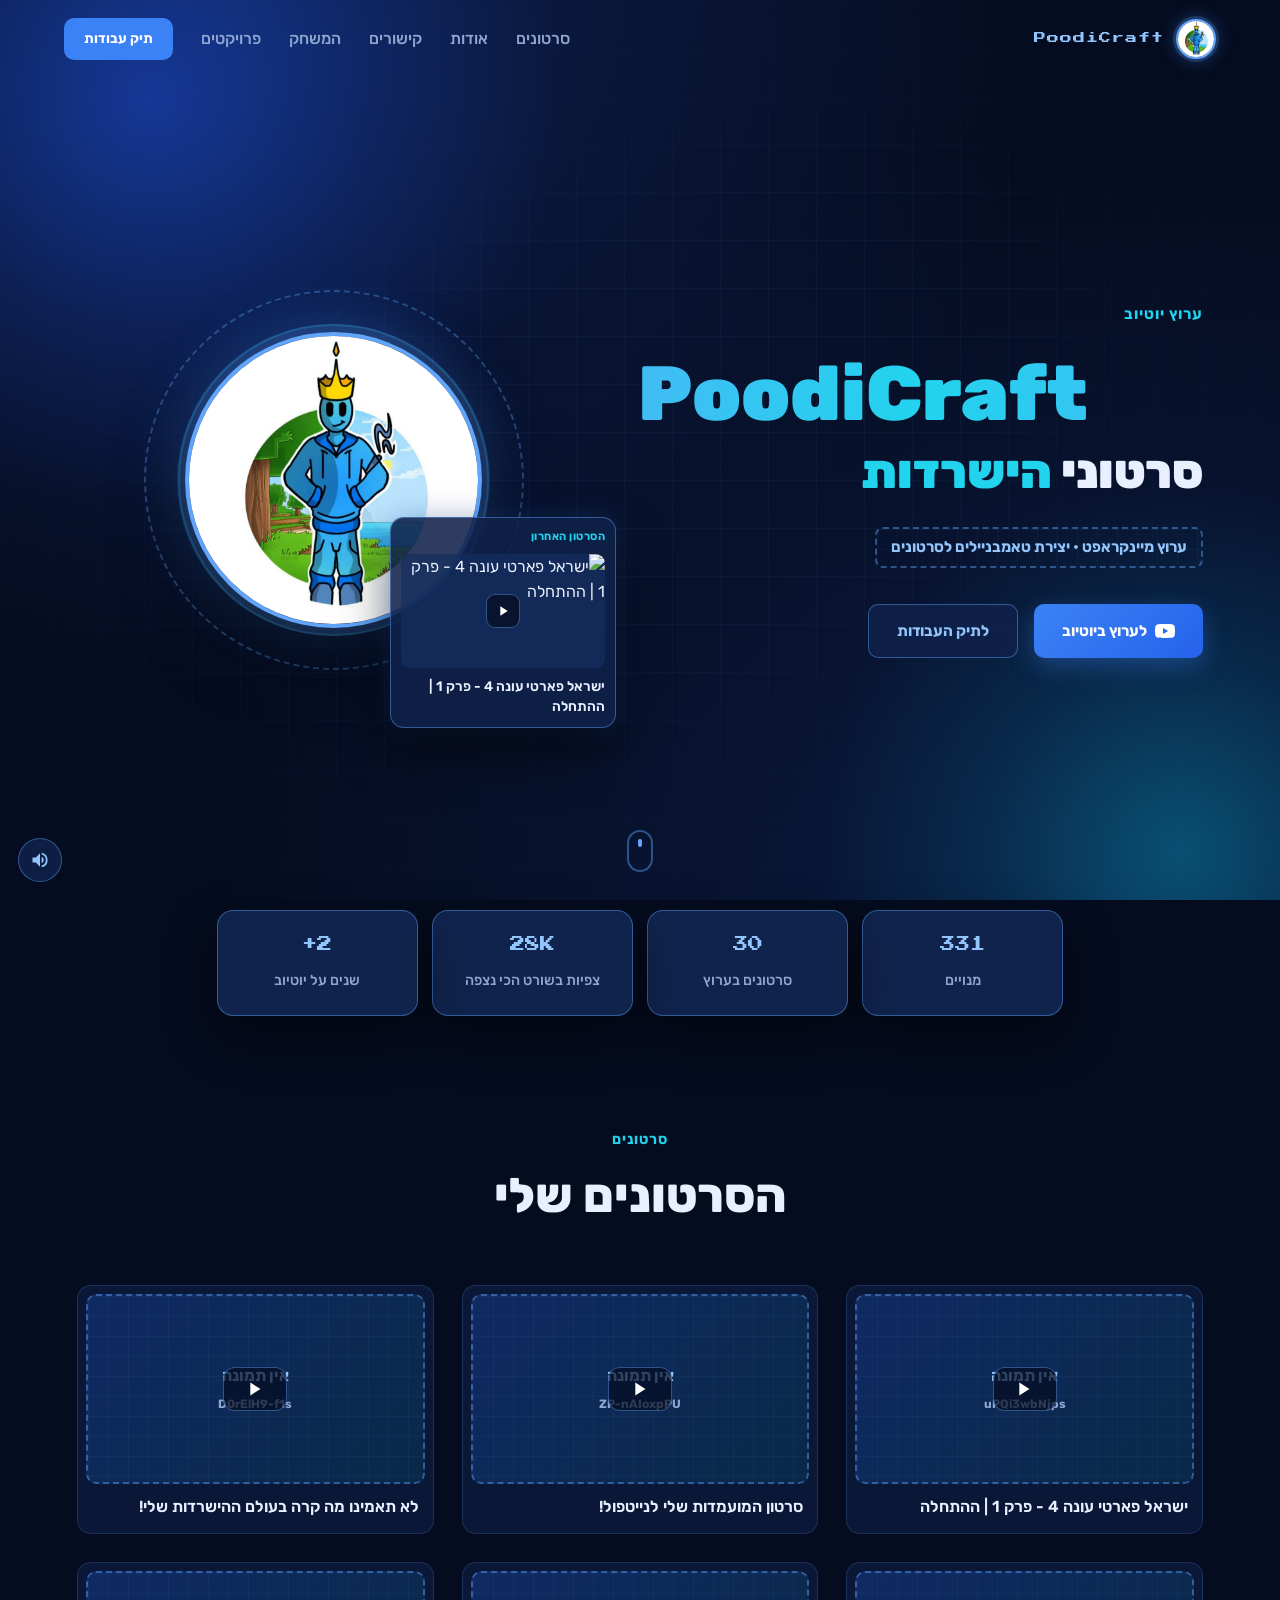
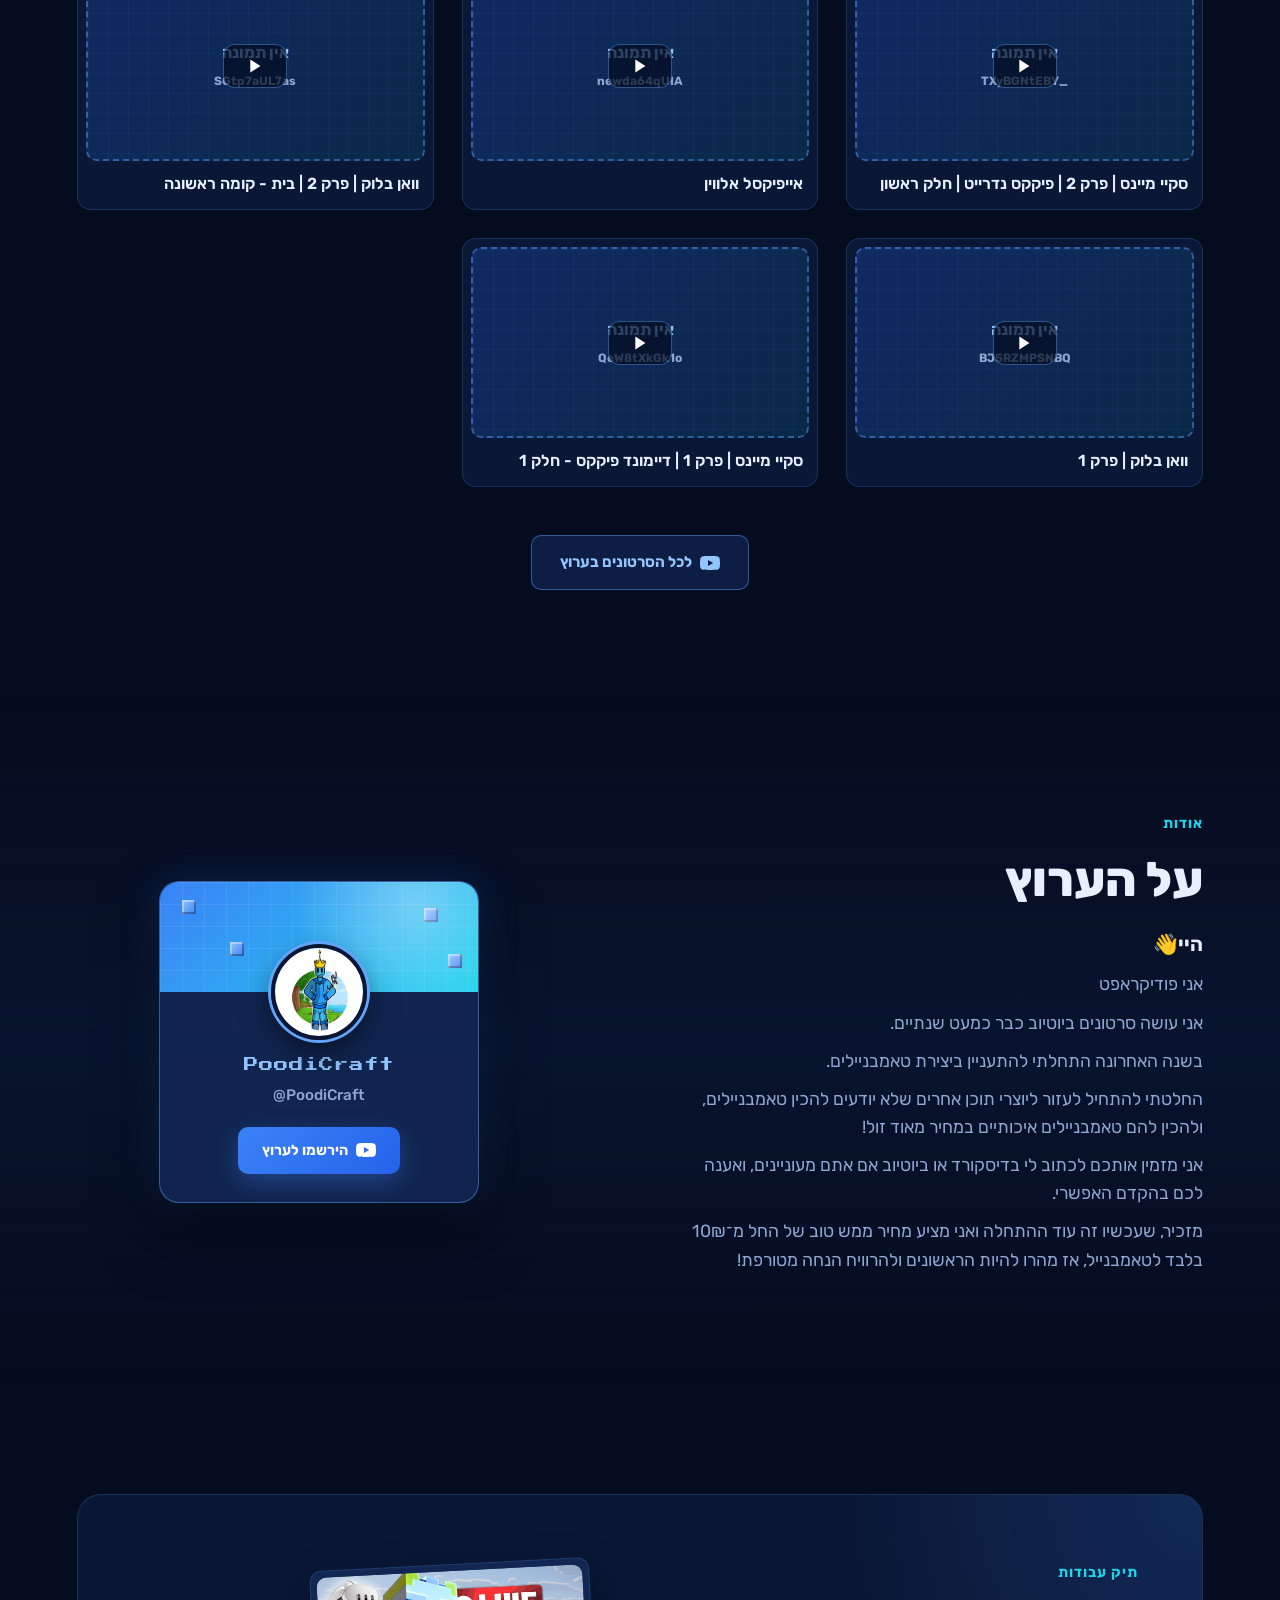
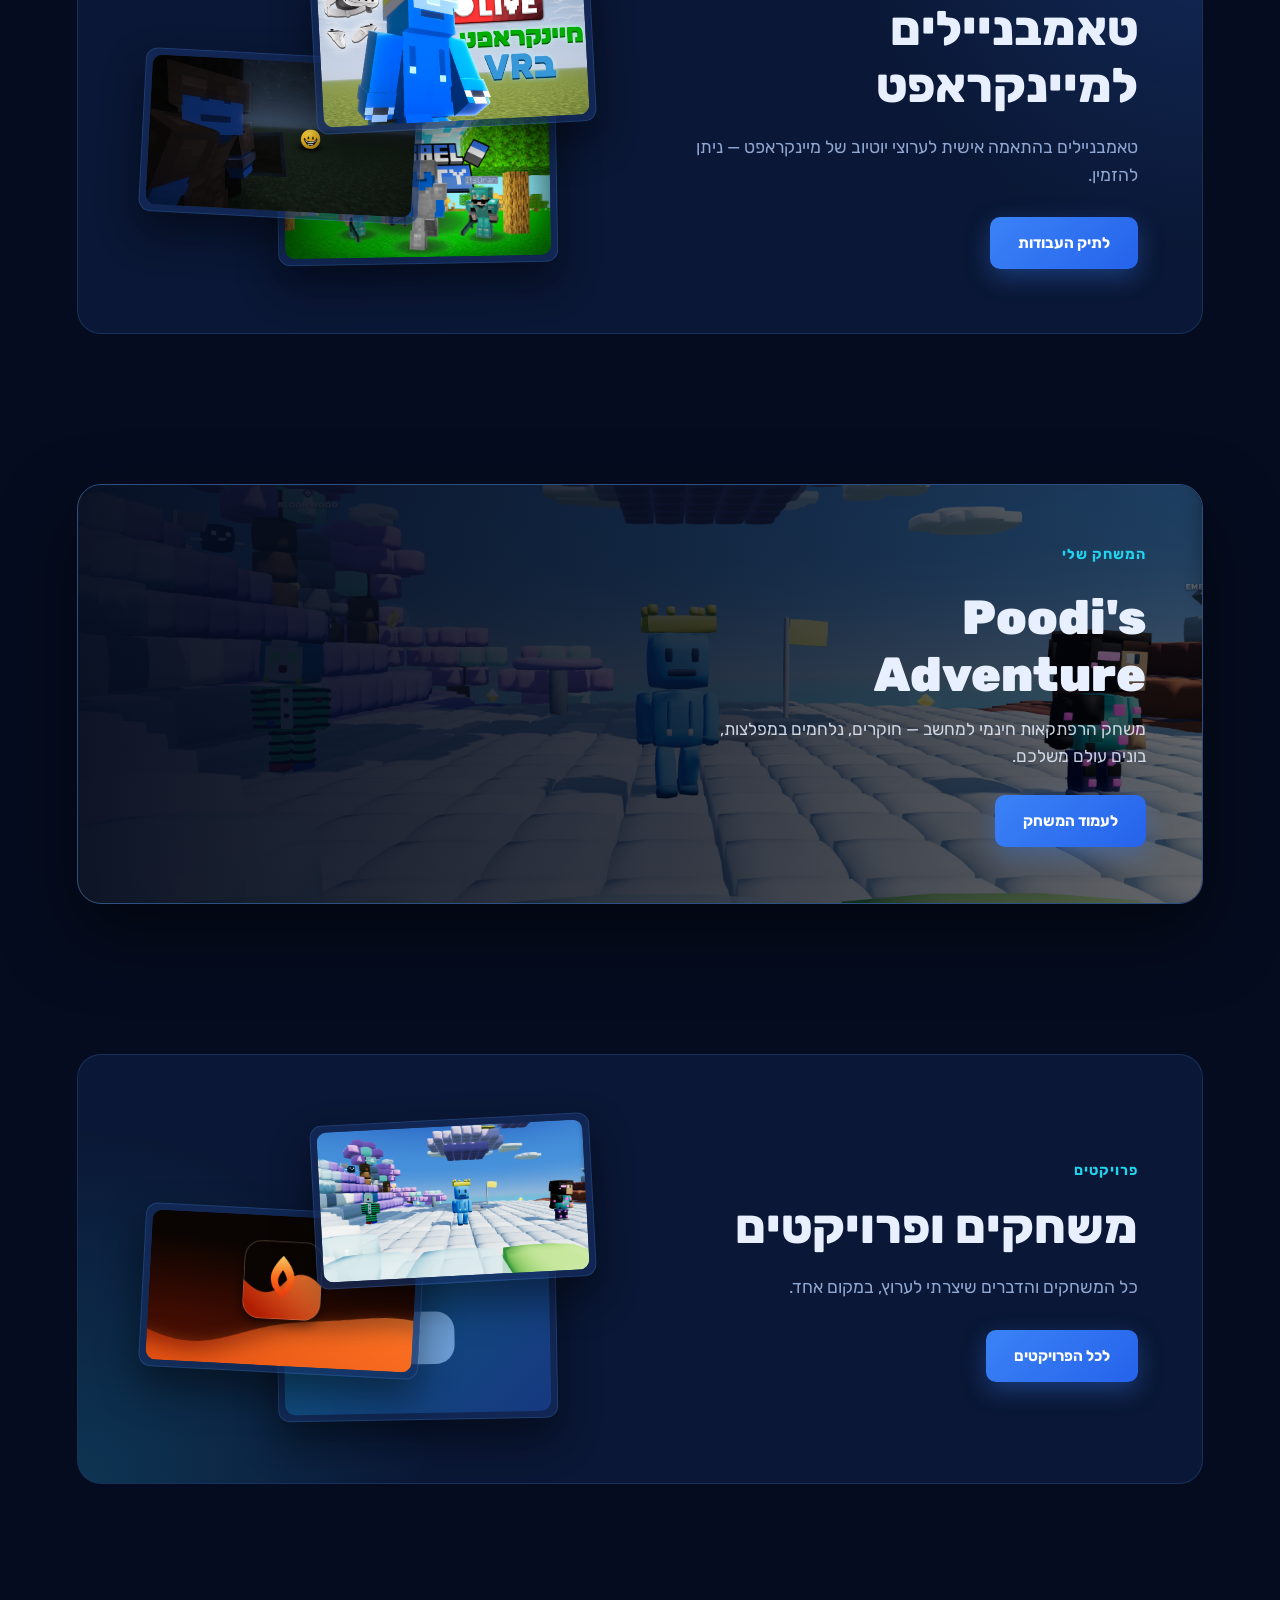
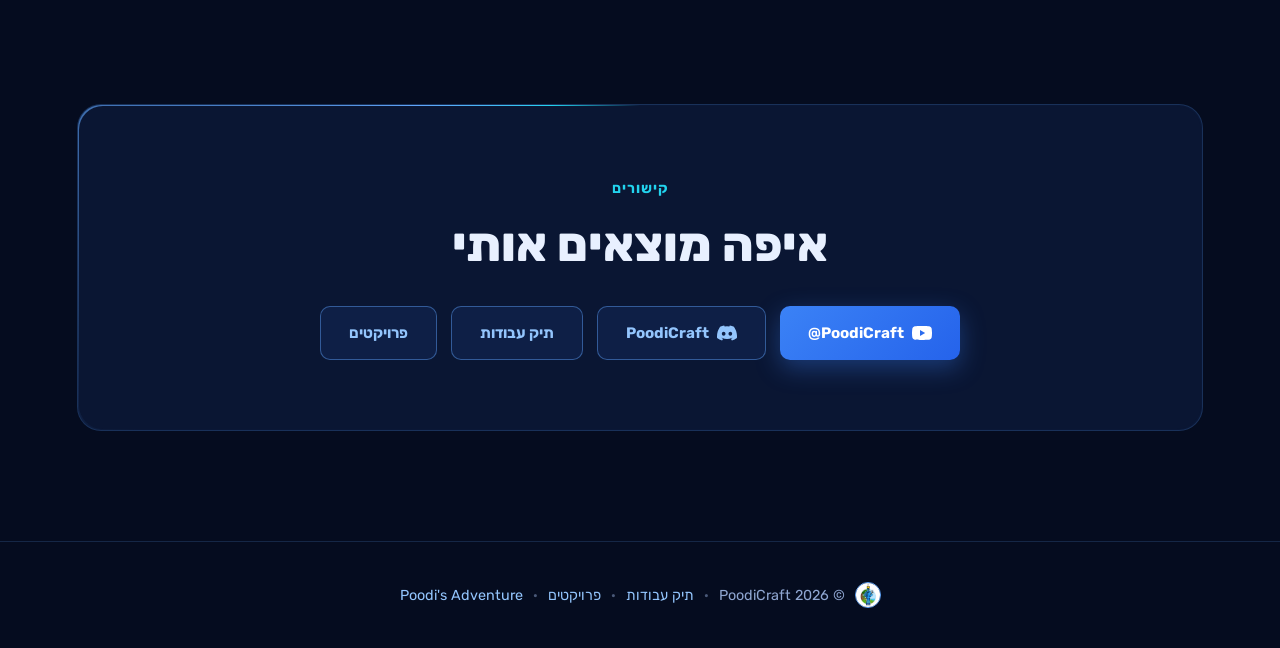
==== commit fe79ae45: "Add files via upload" ====
--- a/index.html
+++ b/index.html
@@ -1,273 +1,273 @@
-<!DOCTYPE html>
-<html lang="he" dir="rtl">
-<head>
-  <meta charset="UTF-8">
-  <meta name="viewport" content="width=device-width, initial-scale=1.0">
-  <title>PoodiCraft — הערוץ</title>
-  <link rel="icon" href="logo/favicon.ico" sizes="any">
-  <link rel="icon" type="image/png" sizes="32x32" href="logo/favicon-32.png">
-  <link rel="icon" type="image/png" sizes="64x64" href="logo/favicon-64.png">
-  <link rel="icon" type="image/png" sizes="192x192" href="logo/favicon-192.png">
-  <link rel="apple-touch-icon" href="logo/apple-touch-icon.png">
-  <link rel="preconnect" href="https://fonts.googleapis.com">
-  <link rel="preconnect" href="https://fonts.gstatic.com" crossorigin>
-  <link href="https://fonts.googleapis.com/css2?family=Press+Start+2P&family=Rubik:wght@400;500;600;700;800;900&display=swap" rel="stylesheet">
-  <link rel="stylesheet" href="style.css">
-</head>
-<body>
-
-  <!-- ===== אנימציית כניסה =====
-       רצה רק כשנכנסים לאתר מבחוץ (לא במעבר בין עמודים באתר).
-       לחיצה / מקש כלשהו מדלגים. אפשר למחוק את כל הבלוק הזה אם לא רוצים. -->
-  <div id="intro" aria-hidden="true">
-    <div class="intro-inner">
-      <div class="intro-blocks" id="introBlocks"></div>
-      <img src="logo/logo.jpg" alt="" class="intro-logo">
-      <div class="intro-word">PoodiCraft</div>
-    </div>
-    <div class="intro-flash"></div>
-    <span class="intro-skip">לחצו לדילוג</span>
-  </div>
-
-  <!-- Animated background -->
-  <div class="bg">
-    <div class="bg-grid"></div>
-    <div class="bg-glow bg-glow-1"></div>
-    <div class="bg-glow bg-glow-2"></div>
-    <div class="cubes" id="cubes"></div>
-  </div>
-
-  <!-- Navigation -->
-  <header class="nav" id="nav">
-    <a href="#top" class="logo">
-      <img src="logo/logo.jpg" alt="PoodiCraft" class="logo-img">
-      <span class="logo-text">PoodiCraft</span>
-    </a>
-    <nav class="nav-links" id="navLinks">
-      <a href="#videos">סרטונים</a>
-      <a href="#about">אודות</a>
-      <a href="#links">קישורים</a>
-      <a href="poodis-adventure.html">המשחק</a>
-      <a href="projects.html">פרויקטים</a>
-      <a href="portfolio.html" class="btn btn-small">תיק עבודות</a>
-    </nav>
-    <button class="nav-toggle" id="navToggle" aria-label="תפריט">
-      <span></span><span></span><span></span>
-    </button>
-  </header>
-
-  <main id="top">
-
-    <!-- Hero -->
-    <section class="hero">
-      <div class="hero-content">
-        <p class="hero-tag reveal">ערוץ יוטיוב</p>
-        <h1 class="hero-title">
-          <span class="line"><span class="word accent" dir="ltr">PoodiCraft</span></span>
-          <!-- המילה המתחלפת: הרשימה נמצאת ב-ROTATING_WORDS בתחילת script.js -->
-          <span class="line"><span class="word hero-rotate-line">סרטוני&nbsp;<span class="rotate" id="heroRotate">מיינקראפט</span></span></span>
-        </h1>
-        <p class="hero-sub reveal" style="--d:.6s">
-          <!-- כאן משפט קצר על הערוץ -->
-          <span class="fill-me">ערוץ מיינקראפט • יצירת טאמבניילים לסרטונים</span>
-        </p>
-        <div class="hero-actions reveal" style="--d:.8s">
-          <a href="https://www.youtube.com/@PoodiCraft" target="_blank" rel="noopener" class="btn btn-primary">
-            <svg class="btn-icon" viewBox="0 0 24 24" aria-hidden="true"><path fill="currentColor" d="M23.5 6.2a3 3 0 0 0-2.1-2.1C19.5 3.6 12 3.6 12 3.6s-7.5 0-9.4.5A3 3 0 0 0 .5 6.2 31 31 0 0 0 0 12a31 31 0 0 0 .5 5.8 3 3 0 0 0 2.1 2.1c1.9.5 9.4.5 9.4.5s7.5 0 9.4-.5a3 3 0 0 0 2.1-2.1A31 31 0 0 0 24 12a31 31 0 0 0-.5-5.8zM9.6 15.6V8.4l6.2 3.6-6.2 3.6z"/></svg>
-            לערוץ ביוטיוב
-          </a>
-          <a href="portfolio.html" class="btn btn-ghost">לתיק העבודות</a>
-        </div>
-      </div>
-
-      <div class="hero-visual hero-visual-logo reveal" style="--d:.5s">
-        <div class="hero-logo-wrap">
-          <div class="hero-logo-ring"></div>
-          <div class="hero-logo-ring ring-2"></div>
-          <img src="logo/logo.jpg" alt="PoodiCraft" class="hero-logo">
-        </div>
-        <!-- כרטיס "הסרטון האחרון" — מתמלא לבד מהסרטון הראשון ברשימת VIDEOS_TEXT -->
-        <a class="hero-latest" id="heroLatest" hidden>
-          <span class="hero-latest-label">הסרטון האחרון</span>
-          <span class="hero-latest-thumb">
-            <img src="" alt="" loading="lazy">
-            <span class="hero-latest-play">
-              <svg viewBox="0 0 24 24" aria-hidden="true"><path fill="currentColor" d="M8 5v14l11-7z"/></svg>
-            </span>
-          </span>
-          <span class="hero-latest-title"></span>
-        </a>
-      </div>
-
-      <a href="#videos" class="scroll-hint" aria-label="גלילה למטה">
-        <span></span>
-      </a>
-    </section>
-
-
-    <!-- ===== מספרים מהערוץ =====
-         עודכן ידנית לפי עמוד הערוץ ביוטיוב (נבדק: אוקטובר 2026).
-         כשהמספרים משתנים — פשוט ערכו את ה-stat-value כאן. -->
-    <section class="channel-stats reveal" id="stats">
-      <a class="stat" href="https://www.youtube.com/@PoodiCraft?sub_confirmation=1" target="_blank" rel="noopener">
-        <span class="stat-value">331</span><span class="stat-label">מנויים</span>
-      </a>
-      <a class="stat" href="https://www.youtube.com/@PoodiCraft/videos" target="_blank" rel="noopener">
-        <span class="stat-value">30</span><span class="stat-label">סרטונים בערוץ</span>
-      </a>
-      <a class="stat" href="https://www.youtube.com/@PoodiCraft/shorts" target="_blank" rel="noopener">
-        <span class="stat-value">28K</span><span class="stat-label">צפיות בשורט הכי נצפה</span>
-      </a>
-      <a class="stat" href="https://www.youtube.com/@PoodiCraft/videos" target="_blank" rel="noopener">
-        <span class="stat-value">2+</span><span class="stat-label">שנים על יוטיוב</span>
-      </a>
-    </section>
-
-    <!-- Videos -->
-    <section class="section" id="videos">
-      <div class="section-head reveal">
-        <span class="section-kicker">סרטונים</span>
-        <h2>הסרטונים שלי</h2>
-      </div>
-
-      <!-- כדי להוסיף סרטונים: ערכו את הרשימה VIDEOS בתחילת script.js -->
-      <div class="videos" id="videosGrid"></div>
-
-      <div class="section-cta reveal">
-        <a href="https://www.youtube.com/@PoodiCraft" target="_blank" rel="noopener" class="btn btn-ghost">
-          <svg class="btn-icon" viewBox="0 0 24 24" aria-hidden="true"><path fill="currentColor" d="M23.5 6.2a3 3 0 0 0-2.1-2.1C19.5 3.6 12 3.6 12 3.6s-7.5 0-9.4.5A3 3 0 0 0 .5 6.2 31 31 0 0 0 0 12a31 31 0 0 0 .5 5.8 3 3 0 0 0 2.1 2.1c1.9.5 9.4.5 9.4.5s7.5 0 9.4-.5a3 3 0 0 0 2.1-2.1A31 31 0 0 0 24 12a31 31 0 0 0-.5-5.8zM9.6 15.6V8.4l6.2 3.6-6.2 3.6z"/></svg>
-          לכל הסרטונים בערוץ
-        </a>
-      </div>
-    </section>
-
-    <!-- About -->
-    <section class="section section-alt" id="about">
-      <div class="about">
-        <div class="about-text reveal">
-          <span class="section-kicker">אודות</span>
-          <h2>על הערוץ</h2>
-          <div class="about-body">
-            <p>היי👋</p>
-            <p>אני פודיקראפט</p>
-            <p>אני עושה סרטונים ביוטיוב כבר כמעט שנתיים.</p>
-            <p>בשנה האחרונה התחלתי להתעניין ביצירת טאמבניילים.</p>
-            <p>החלטתי להתחיל לעזור ליוצרי תוכן אחרים שלא יודעים להכין טאמבניילים, ולהכין להם טאמבניילים איכותיים במחיר מאוד זול!</p>
-            <p>אני מזמין אותכם לכתוב לי בדיסקורד או ביוטיוב אם אתם מעוניינים, ואענה לכם בהקדם האפשרי.</p>
-            <p>מזכיר, שעכשיו זה עוד ההתחלה ואני מציע מחיר ממש טוב של החל מ־10₪ בלבד לטאמבנייל, אז מהרו להיות הראשונים ולהרוויח הנחה מטורפת!</p>
-          </div>
-        </div>
-        <div class="about-visual reveal" style="--d:.2s">
-          <div class="channel-card-wrap">
-            <div class="channel-card" id="channelCard">
-              <div class="channel-banner">
-                <span class="px px-1"></span><span class="px px-2"></span><span class="px px-3"></span><span class="px px-4"></span>
-              </div>
-              <img src="logo/logo.jpg" alt="PoodiCraft" class="channel-avatar">
-              <div class="channel-body">
-                <span class="channel-name">PoodiCraft</span>
-                <span class="channel-handle" dir="ltr">@PoodiCraft</span>
-                <a href="https://www.youtube.com/@PoodiCraft" target="_blank" rel="noopener" class="btn btn-primary channel-sub">
-                  <svg class="btn-icon" viewBox="0 0 24 24" aria-hidden="true"><path fill="currentColor" d="M23.5 6.2a3 3 0 0 0-2.1-2.1C19.5 3.6 12 3.6 12 3.6s-7.5 0-9.4.5A3 3 0 0 0 .5 6.2 31 31 0 0 0 0 12a31 31 0 0 0 .5 5.8 3 3 0 0 0 2.1 2.1c1.9.5 9.4.5 9.4.5s7.5 0 9.4-.5a3 3 0 0 0 2.1-2.1A31 31 0 0 0 24 12a31 31 0 0 0-.5-5.8zM9.6 15.6V8.4l6.2 3.6-6.2 3.6z"/></svg>
-                  הירשמו לערוץ
-                </a>
-              </div>
-            </div>
-          </div>
-        </div>
-      </div>
-    </section>
-
-    <!-- Portfolio teaser -->
-    <section class="section" id="portfolio">
-      <a href="portfolio.html" class="portfolio-card reveal">
-        <div class="portfolio-card-text">
-          <span class="section-kicker">תיק עבודות</span>
-          <h2>טאמבניילים למיינקראפט</h2>
-          <p>טאמבניילים בהתאמה אישית לערוצי יוטיוב של מיינקראפט — ניתן להזמין.</p>
-          <span class="btn btn-primary">לתיק העבודות</span>
-        </div>
-        <div class="portfolio-card-visual">
-          <div class="mini-card mini-1"><div class="thumb-frame"><img src="thumbnails/thumb-1.jpg" alt="" onerror="this.parentNode.classList.add('empty')"></div></div>
-          <div class="mini-card mini-2"><div class="thumb-frame"><img src="thumbnails/thumb-2.jpg" alt="" onerror="this.parentNode.classList.add('empty')"></div></div>
-          <div class="mini-card mini-3"><div class="thumb-frame"><img src="thumbnails/thumb-3.jpg" alt="" onerror="this.parentNode.classList.add('empty')"></div></div>
-        </div>
-      </a>
-    </section>
-
-
-    <!-- Game banner -->
-    <section class="section section-tight" id="game">
-      <a href="poodis-adventure.html" class="game-banner reveal">
-        <div class="game-banner-bg"><img src="projects/project-1.jpg" alt="" onerror="this.remove()"></div>
-        <div class="game-banner-text">
-          <span class="section-kicker">המשחק שלי</span>
-          <h2 dir="ltr">Poodi's Adventure</h2>
-          <p>משחק הרפתקאות חינמי למחשב — חוקרים, נלחמים במפלצות, בונים עולם משלכם.</p>
-          <span class="btn btn-primary">לעמוד המשחק</span>
-        </div>
-      </a>
-    </section>
-
-    <!-- Projects teaser -->
-    <section class="section section-tight" id="projects">
-      <a href="projects.html" class="portfolio-card projects-card reveal">
-        <div class="portfolio-card-text">
-          <span class="section-kicker">פרויקטים</span>
-          <h2>משחקים ופרויקטים</h2>
-          <p>
-            <!-- כאן משפט קצר על הפרויקטים -->
-            כל המשחקים והדברים שיצרתי לערוץ, במקום אחד.
-          </p>
-          <span class="btn btn-primary">לכל הפרויקטים</span>
-        </div>
-        <div class="portfolio-card-visual">
-          <!-- התמונות נלקחות מהתיקייה projects/ — בלי קובץ מוצג אייקון -->
-          <div class="mini-card mini-1"><div class="thumb-frame"><img src="projects/project-1.jpg" alt="" onerror="this.parentNode.classList.add('empty')"></div></div>
-          <div class="mini-card mini-2"><div class="thumb-frame"><img src="projects/project-2.jpg" alt="" onerror="this.parentNode.classList.add('empty')"></div></div>
-          <div class="mini-card mini-3"><div class="thumb-frame"><img src="projects/project-3.jpg" alt="" onerror="this.parentNode.classList.add('empty')"></div></div>
-        </div>
-      </a>
-    </section>
-
-    <!-- Links -->
-    <section class="section" id="links">
-      <div class="contact reveal">
-        <span class="section-kicker">קישורים</span>
-        <h2>איפה מוצאים אותי</h2>
-        <p>
-          <!-- כאן משפט קצר (אופציונלי) -->
-        </p>
-        <div class="contact-links">
-          <!-- הוסיפו כאן עוד כפתורים לרשתות נוספות -->
-          <a href="https://www.youtube.com/@PoodiCraft" target="_blank" rel="noopener" class="btn btn-primary">
-            <svg class="btn-icon" viewBox="0 0 24 24" aria-hidden="true"><path fill="currentColor" d="M23.5 6.2a3 3 0 0 0-2.1-2.1C19.5 3.6 12 3.6 12 3.6s-7.5 0-9.4.5A3 3 0 0 0 .5 6.2 31 31 0 0 0 0 12a31 31 0 0 0 .5 5.8 3 3 0 0 0 2.1 2.1c1.9.5 9.4.5 9.4.5s7.5 0 9.4-.5a3 3 0 0 0 2.1-2.1A31 31 0 0 0 24 12a31 31 0 0 0-.5-5.8zM9.6 15.6V8.4l6.2 3.6-6.2 3.6z"/></svg>
-            <span dir="ltr">@PoodiCraft</span>
-          </a>
-          <button type="button" class="btn btn-ghost" id="discordBtn">
-            <svg class="btn-icon" viewBox="0 0 24 24" aria-hidden="true"><path fill="currentColor" d="M20.3 4.4A19.8 19.8 0 0 0 15.4 3l-.6 1.2a18.3 18.3 0 0 0-5.6 0L8.6 3a19.7 19.7 0 0 0-4.9 1.5C.6 9.1-.3 13.6.1 18a19.9 19.9 0 0 0 6 3l1.3-2a12.9 12.9 0 0 1-2-1l.5-.4a14.2 14.2 0 0 0 12.2 0l.5.4a12.9 12.9 0 0 1-2 1l1.3 2a19.8 19.8 0 0 0 6-3c.5-5.1-.8-9.6-3.6-13.6zM8 15.3c-1.2 0-2.2-1.1-2.2-2.4S6.8 10.5 8 10.5s2.2 1.1 2.2 2.4-1 2.4-2.2 2.4zm8 0c-1.2 0-2.2-1.1-2.2-2.4s1-2.4 2.2-2.4 2.2 1.1 2.2 2.4-1 2.4-2.2 2.4z"/></svg>
-            <span dir="ltr">PoodiCraft</span>
-          </button>
-          <a href="portfolio.html" class="btn btn-ghost">תיק עבודות</a>
-          <a href="projects.html" class="btn btn-ghost">פרויקטים</a>
-        </div>
-      </div>
-    </section>
-
-  </main>
-
-  <footer class="footer">
-    <img src="logo/logo.jpg" alt="" class="logo-img small">
-    <span>&copy; <span id="year"></span> PoodiCraft</span>
-    <span class="footer-sep">·</span>
-    <a href="portfolio.html">תיק עבודות</a>
-    <span class="footer-sep">·</span>
-    <a href="projects.html">פרויקטים</a>
-    <span class="footer-sep">·</span>
-    <a href="poodis-adventure.html">Poodi's Adventure</a>
-  </footer>
-
-  <script src="script.js"></script>
-  <script src="sounds.js"></script>
-</body>
-</html>
+<!DOCTYPE html>
+<html lang="he" dir="rtl">
+<head>
+  <meta charset="UTF-8">
+  <meta name="viewport" content="width=device-width, initial-scale=1.0">
+  <title>PoodiCraft — הערוץ</title>
+  <link rel="icon" href="logo/favicon.ico" sizes="any">
+  <link rel="icon" type="image/png" sizes="32x32" href="logo/favicon-32.png">
+  <link rel="icon" type="image/png" sizes="64x64" href="logo/favicon-64.png">
+  <link rel="icon" type="image/png" sizes="192x192" href="logo/favicon-192.png">
+  <link rel="apple-touch-icon" href="logo/apple-touch-icon.png">
+  <link rel="preconnect" href="https://fonts.googleapis.com">
+  <link rel="preconnect" href="https://fonts.gstatic.com" crossorigin>
+  <link href="https://fonts.googleapis.com/css2?family=Press+Start+2P&family=Rubik:wght@400;500;600;700;800;900&display=swap" rel="stylesheet">
+  <link rel="stylesheet" href="style.css">
+</head>
+<body>
+
+  <!-- ===== אנימציית כניסה =====
+       רצה רק כשנכנסים לאתר מבחוץ (לא במעבר בין עמודים באתר).
+       לחיצה / מקש כלשהו מדלגים. אפשר למחוק את כל הבלוק הזה אם לא רוצים. -->
+  <div id="intro" aria-hidden="true">
+    <div class="intro-inner">
+      <div class="intro-blocks" id="introBlocks"></div>
+      <img src="logo/logo.jpg" alt="" class="intro-logo">
+      <div class="intro-word">PoodiCraft</div>
+    </div>
+    <div class="intro-flash"></div>
+    <span class="intro-skip">לחצו לדילוג</span>
+  </div>
+
+  <!-- Animated background -->
+  <div class="bg">
+    <div class="bg-grid"></div>
+    <div class="bg-glow bg-glow-1"></div>
+    <div class="bg-glow bg-glow-2"></div>
+    <div class="cubes" id="cubes"></div>
+  </div>
+
+  <!-- Navigation -->
+  <header class="nav" id="nav">
+    <a href="#top" class="logo">
+      <img src="logo/logo.jpg" alt="PoodiCraft" class="logo-img">
+      <span class="logo-text">PoodiCraft</span>
+    </a>
+    <nav class="nav-links" id="navLinks">
+      <a href="#videos">סרטונים</a>
+      <a href="#about">אודות</a>
+      <a href="#links">קישורים</a>
+      <a href="poodis-adventure.html">המשחק</a>
+      <a href="projects.html">פרויקטים</a>
+      <a href="portfolio.html" class="btn btn-small">תיק עבודות</a>
+    </nav>
+    <button class="nav-toggle" id="navToggle" aria-label="תפריט">
+      <span></span><span></span><span></span>
+    </button>
+  </header>
+
+  <main id="top">
+
+    <!-- Hero -->
+    <section class="hero">
+      <div class="hero-content">
+        <p class="hero-tag reveal">ערוץ יוטיוב</p>
+        <h1 class="hero-title">
+          <span class="line"><span class="word accent" dir="ltr">PoodiCraft</span></span>
+          <!-- המילה המתחלפת: הרשימה נמצאת ב-ROTATING_WORDS בתחילת script.js -->
+          <span class="line"><span class="word hero-rotate-line">סרטוני&nbsp;<span class="rotate" id="heroRotate">מיינקראפט</span></span></span>
+        </h1>
+        <p class="hero-sub reveal" style="--d:.6s">
+          <!-- כאן משפט קצר על הערוץ -->
+          <span class="fill-me">ערוץ מיינקראפט • יצירת טאמבניילים לסרטונים</span>
+        </p>
+        <div class="hero-actions reveal" style="--d:.8s">
+          <a href="https://www.youtube.com/@PoodiCraft" target="_blank" rel="noopener" class="btn btn-primary">
+            <svg class="btn-icon" viewBox="0 0 24 24" aria-hidden="true"><path fill="currentColor" d="M23.5 6.2a3 3 0 0 0-2.1-2.1C19.5 3.6 12 3.6 12 3.6s-7.5 0-9.4.5A3 3 0 0 0 .5 6.2 31 31 0 0 0 0 12a31 31 0 0 0 .5 5.8 3 3 0 0 0 2.1 2.1c1.9.5 9.4.5 9.4.5s7.5 0 9.4-.5a3 3 0 0 0 2.1-2.1A31 31 0 0 0 24 12a31 31 0 0 0-.5-5.8zM9.6 15.6V8.4l6.2 3.6-6.2 3.6z"/></svg>
+            לערוץ ביוטיוב
+          </a>
+          <a href="portfolio.html" class="btn btn-ghost">לתיק העבודות</a>
+        </div>
+      </div>
+
+      <div class="hero-visual hero-visual-logo reveal" style="--d:.5s">
+        <div class="hero-logo-wrap">
+          <div class="hero-logo-ring"></div>
+          <div class="hero-logo-ring ring-2"></div>
+          <img src="logo/logo.jpg" alt="PoodiCraft" class="hero-logo">
+        </div>
+        <!-- כרטיס "הסרטון האחרון" — מתמלא לבד מהסרטון הראשון ברשימת VIDEOS_TEXT -->
+        <a class="hero-latest" id="heroLatest" hidden>
+          <span class="hero-latest-label">הסרטון האחרון</span>
+          <span class="hero-latest-thumb">
+            <img src="" alt="" loading="lazy">
+            <span class="hero-latest-play">
+              <svg viewBox="0 0 24 24" aria-hidden="true"><path fill="currentColor" d="M8 5v14l11-7z"/></svg>
+            </span>
+          </span>
+          <span class="hero-latest-title"></span>
+        </a>
+      </div>
+
+      <a href="#videos" class="scroll-hint" aria-label="גלילה למטה">
+        <span></span>
+      </a>
+    </section>
+
+
+    <!-- ===== מספרים מהערוץ =====
+         עודכן ידנית לפי עמוד הערוץ ביוטיוב (נבדק: אוקטובר 2026).
+         כשהמספרים משתנים — פשוט ערכו את ה-stat-value כאן. -->
+    <section class="channel-stats reveal" id="stats">
+      <a class="stat" href="https://www.youtube.com/@PoodiCraft?sub_confirmation=1" target="_blank" rel="noopener">
+        <span class="stat-value">331</span><span class="stat-label">מנויים</span>
+      </a>
+      <a class="stat" href="https://www.youtube.com/@PoodiCraft/videos" target="_blank" rel="noopener">
+        <span class="stat-value">30</span><span class="stat-label">סרטונים בערוץ</span>
+      </a>
+      <a class="stat" href="https://www.youtube.com/@PoodiCraft/shorts" target="_blank" rel="noopener">
+        <span class="stat-value">28K</span><span class="stat-label">צפיות בשורט הכי נצפה</span>
+      </a>
+      <a class="stat" href="https://www.youtube.com/@PoodiCraft/videos" target="_blank" rel="noopener">
+        <span class="stat-value">2+</span><span class="stat-label">שנים על יוטיוב</span>
+      </a>
+    </section>
+
+    <!-- Videos -->
+    <section class="section" id="videos">
+      <div class="section-head reveal">
+        <span class="section-kicker">סרטונים</span>
+        <h2>הסרטונים שלי</h2>
+      </div>
+
+      <!-- כדי להוסיף סרטונים: ערכו את הרשימה VIDEOS בתחילת script.js -->
+      <div class="videos" id="videosGrid"></div>
+
+      <div class="section-cta reveal">
+        <a href="https://www.youtube.com/@PoodiCraft" target="_blank" rel="noopener" class="btn btn-ghost">
+          <svg class="btn-icon" viewBox="0 0 24 24" aria-hidden="true"><path fill="currentColor" d="M23.5 6.2a3 3 0 0 0-2.1-2.1C19.5 3.6 12 3.6 12 3.6s-7.5 0-9.4.5A3 3 0 0 0 .5 6.2 31 31 0 0 0 0 12a31 31 0 0 0 .5 5.8 3 3 0 0 0 2.1 2.1c1.9.5 9.4.5 9.4.5s7.5 0 9.4-.5a3 3 0 0 0 2.1-2.1A31 31 0 0 0 24 12a31 31 0 0 0-.5-5.8zM9.6 15.6V8.4l6.2 3.6-6.2 3.6z"/></svg>
+          לכל הסרטונים בערוץ
+        </a>
+      </div>
+    </section>
+
+    <!-- About -->
+    <section class="section section-alt" id="about">
+      <div class="about">
+        <div class="about-text reveal">
+          <span class="section-kicker">אודות</span>
+          <h2>על הערוץ</h2>
+          <div class="about-body">
+            <p>היי👋</p>
+            <p>אני פודיקראפט</p>
+            <p>אני עושה סרטונים ביוטיוב כבר כמעט שנתיים.</p>
+            <p>בשנה האחרונה התחלתי להתעניין ביצירת טאמבניילים.</p>
+            <p>החלטתי להתחיל לעזור ליוצרי תוכן אחרים שלא יודעים להכין טאמבניילים, ולהכין להם טאמבניילים איכותיים במחיר מאוד זול!</p>
+            <p>אני מזמין אותכם לכתוב לי בדיסקורד או ביוטיוב אם אתם מעוניינים, ואענה לכם בהקדם האפשרי.</p>
+            <p>מזכיר, שעכשיו זה עוד ההתחלה ואני מציע מחיר ממש טוב של החל מ־10₪ בלבד לטאמבנייל, אז מהרו להיות הראשונים ולהרוויח הנחה מטורפת!</p>
+          </div>
+        </div>
+        <div class="about-visual reveal" style="--d:.2s">
+          <div class="channel-card-wrap">
+            <div class="channel-card" id="channelCard">
+              <div class="channel-banner">
+                <span class="px px-1"></span><span class="px px-2"></span><span class="px px-3"></span><span class="px px-4"></span>
+              </div>
+              <img src="logo/logo.jpg" alt="PoodiCraft" class="channel-avatar">
+              <div class="channel-body">
+                <span class="channel-name">PoodiCraft</span>
+                <span class="channel-handle" dir="ltr">@PoodiCraft</span>
+                <a href="https://www.youtube.com/@PoodiCraft" target="_blank" rel="noopener" class="btn btn-primary channel-sub">
+                  <svg class="btn-icon" viewBox="0 0 24 24" aria-hidden="true"><path fill="currentColor" d="M23.5 6.2a3 3 0 0 0-2.1-2.1C19.5 3.6 12 3.6 12 3.6s-7.5 0-9.4.5A3 3 0 0 0 .5 6.2 31 31 0 0 0 0 12a31 31 0 0 0 .5 5.8 3 3 0 0 0 2.1 2.1c1.9.5 9.4.5 9.4.5s7.5 0 9.4-.5a3 3 0 0 0 2.1-2.1A31 31 0 0 0 24 12a31 31 0 0 0-.5-5.8zM9.6 15.6V8.4l6.2 3.6-6.2 3.6z"/></svg>
+                  הירשמו לערוץ
+                </a>
+              </div>
+            </div>
+          </div>
+        </div>
+      </div>
+    </section>
+
+    <!-- Portfolio teaser -->
+    <section class="section" id="portfolio">
+      <a href="portfolio.html" class="portfolio-card reveal">
+        <div class="portfolio-card-text">
+          <span class="section-kicker">תיק עבודות</span>
+          <h2>טאמבניילים למיינקראפט</h2>
+          <p>טאמבניילים בהתאמה אישית לערוצי יוטיוב של מיינקראפט — ניתן להזמין.</p>
+          <span class="btn btn-primary">לתיק העבודות</span>
+        </div>
+        <div class="portfolio-card-visual">
+          <div class="mini-card mini-1"><div class="thumb-frame"><img src="thumbnails/thumb-1.jpg" alt="" onerror="this.parentNode.classList.add('empty')"></div></div>
+          <div class="mini-card mini-2"><div class="thumb-frame"><img src="thumbnails/thumb-2.jpg" alt="" onerror="this.parentNode.classList.add('empty')"></div></div>
+          <div class="mini-card mini-3"><div class="thumb-frame"><img src="thumbnails/thumb-3.jpg" alt="" onerror="this.parentNode.classList.add('empty')"></div></div>
+        </div>
+      </a>
+    </section>
+
+
+    <!-- Game banner -->
+    <section class="section section-tight" id="game">
+      <a href="poodis-adventure.html" class="game-banner reveal">
+        <div class="game-banner-bg"><img src="projects/project-1.jpg" alt="" onerror="this.remove()"></div>
+        <div class="game-banner-text">
+          <span class="section-kicker">המשחק שלי</span>
+          <h2 dir="ltr">Poodi's Adventure</h2>
+          <p>משחק הרפתקאות חינמי למחשב — חוקרים, נלחמים במפלצות, בונים עולם משלכם.</p>
+          <span class="btn btn-primary">לעמוד המשחק</span>
+        </div>
+      </a>
+    </section>
+
+    <!-- Projects teaser -->
+    <section class="section section-tight" id="projects">
+      <a href="projects.html" class="portfolio-card projects-card reveal">
+        <div class="portfolio-card-text">
+          <span class="section-kicker">פרויקטים</span>
+          <h2>משחקים ופרויקטים</h2>
+          <p>
+            <!-- כאן משפט קצר על הפרויקטים -->
+            כל המשחקים והדברים שיצרתי לערוץ, במקום אחד.
+          </p>
+          <span class="btn btn-primary">לכל הפרויקטים</span>
+        </div>
+        <div class="portfolio-card-visual">
+          <!-- התמונות נלקחות מהתיקייה projects/ — בלי קובץ מוצג אייקון -->
+          <div class="mini-card mini-1"><div class="thumb-frame"><img src="projects/project-1.jpg" alt="" onerror="this.parentNode.classList.add('empty')"></div></div>
+          <div class="mini-card mini-2"><div class="thumb-frame"><img src="projects/project-2.jpg" alt="" onerror="this.parentNode.classList.add('empty')"></div></div>
+          <div class="mini-card mini-3"><div class="thumb-frame"><img src="projects/project-3.jpg" alt="" onerror="this.parentNode.classList.add('empty')"></div></div>
+        </div>
+      </a>
+    </section>
+
+    <!-- Links -->
+    <section class="section" id="links">
+      <div class="contact reveal">
+        <span class="section-kicker">קישורים</span>
+        <h2>איפה מוצאים אותי</h2>
+        <p>
+          <!-- כאן משפט קצר (אופציונלי) -->
+        </p>
+        <div class="contact-links">
+          <!-- הוסיפו כאן עוד כפתורים לרשתות נוספות -->
+          <a href="https://www.youtube.com/@PoodiCraft" target="_blank" rel="noopener" class="btn btn-primary">
+            <svg class="btn-icon" viewBox="0 0 24 24" aria-hidden="true"><path fill="currentColor" d="M23.5 6.2a3 3 0 0 0-2.1-2.1C19.5 3.6 12 3.6 12 3.6s-7.5 0-9.4.5A3 3 0 0 0 .5 6.2 31 31 0 0 0 0 12a31 31 0 0 0 .5 5.8 3 3 0 0 0 2.1 2.1c1.9.5 9.4.5 9.4.5s7.5 0 9.4-.5a3 3 0 0 0 2.1-2.1A31 31 0 0 0 24 12a31 31 0 0 0-.5-5.8zM9.6 15.6V8.4l6.2 3.6-6.2 3.6z"/></svg>
+            <span dir="ltr">@PoodiCraft</span>
+          </a>
+          <button type="button" class="btn btn-ghost" id="discordBtn">
+            <svg class="btn-icon" viewBox="0 0 24 24" aria-hidden="true"><path fill="currentColor" d="M20.3 4.4A19.8 19.8 0 0 0 15.4 3l-.6 1.2a18.3 18.3 0 0 0-5.6 0L8.6 3a19.7 19.7 0 0 0-4.9 1.5C.6 9.1-.3 13.6.1 18a19.9 19.9 0 0 0 6 3l1.3-2a12.9 12.9 0 0 1-2-1l.5-.4a14.2 14.2 0 0 0 12.2 0l.5.4a12.9 12.9 0 0 1-2 1l1.3 2a19.8 19.8 0 0 0 6-3c.5-5.1-.8-9.6-3.6-13.6zM8 15.3c-1.2 0-2.2-1.1-2.2-2.4S6.8 10.5 8 10.5s2.2 1.1 2.2 2.4-1 2.4-2.2 2.4zm8 0c-1.2 0-2.2-1.1-2.2-2.4s1-2.4 2.2-2.4 2.2 1.1 2.2 2.4-1 2.4-2.2 2.4z"/></svg>
+            <span dir="ltr">PoodiCraft</span>
+          </button>
+          <a href="portfolio.html" class="btn btn-ghost">תיק עבודות</a>
+          <a href="projects.html" class="btn btn-ghost">פרויקטים</a>
+        </div>
+      </div>
+    </section>
+
+  </main>
+
+  <footer class="footer">
+    <img src="logo/logo.jpg" alt="" class="logo-img small">
+    <span>&copy; <span id="year"></span> PoodiCraft</span>
+    <span class="footer-sep">·</span>
+    <a href="portfolio.html">תיק עבודות</a>
+    <span class="footer-sep">·</span>
+    <a href="projects.html">פרויקטים</a>
+    <span class="footer-sep">·</span>
+    <a href="poodis-adventure.html">Poodi's Adventure</a>
+  </footer>
+
+  <script src="script.js"></script>
+  <script src="sounds.js"></script>
+</body>
+</html>
--- a/style.css
+++ b/style.css
@@ -1,2137 +1,2137 @@
-/* ============================================================
-   PoodiCraft — channel site + thumbnail portfolio (blue theme)
-   ============================================================ */
-
-:root {
-  --bg: #050c1f;
-  --bg-2: #0a1633;
-  --surface: rgba(16, 34, 74, 0.55);
-  --surface-2: rgba(22, 46, 96, 0.7);
-  --border: rgba(96, 165, 250, 0.18);
-  --border-strong: rgba(96, 165, 250, 0.45);
-  --blue: #3b82f6;
-  --blue-light: #60a5fa;
-  --blue-bright: #93c5fd;
-  --cyan: #22d3ee;
-  --text: #e8f0ff;
-  --muted: #8fa6d1;
-  --pixel: 'Press Start 2P', monospace;
-  --sans: 'Rubik', 'Segoe UI', system-ui, sans-serif;
-  --radius: 14px;
-  --ease: cubic-bezier(.22, 1, .36, 1);
-}
-
-* { box-sizing: border-box; margin: 0; padding: 0; }
-
-html { scroll-behavior: smooth; }
-
-body {
-  font-family: var(--sans);
-  background: var(--bg);
-  color: var(--text);
-  line-height: 1.6;
-  overflow-x: hidden;
-  -webkit-font-smoothing: antialiased;
-}
-
-img { max-width: 100%; display: block; }
-a { color: inherit; text-decoration: none; }
-
-/* ------------------------------------------------------------
-   Background
-   ------------------------------------------------------------ */
-.bg {
-  position: fixed;
-  inset: 0;
-  z-index: -1;
-  overflow: hidden;
-  background: var(--bg);
-}
-
-.bg-grid {
-  position: absolute;
-  inset: 0;
-  overflow: hidden;
-}
-/* The moving grid pattern (animated with transform only — no repaint per frame) */
-.bg-grid::before {
-  content: '';
-  position: absolute;
-  inset: -48px 0 0 -48px;
-  background-image:
-    linear-gradient(rgba(96, 165, 250, 0.07) 1px, transparent 1px),
-    linear-gradient(90deg, rgba(96, 165, 250, 0.07) 1px, transparent 1px);
-  background-size: 48px 48px;
-  animation: gridMove 18s linear infinite;
-}
-/* Ambient light + fade of the grid toward the edges (replaces a mask-image,
-   which forced a full-screen mask surface to be re-rendered every frame) */
-.bg-grid::after {
-  content: '';
-  position: absolute;
-  inset: 0;
-  background:
-    radial-gradient(ellipse at 20% 0%, #0d1f4d 0%, transparent 55%),
-    radial-gradient(ellipse at 90% 100%, #0a1a40 0%, transparent 60%),
-    radial-gradient(ellipse at center, transparent 30%, var(--bg) 78%);
-}
-
-@keyframes gridMove {
-  from { transform: translate3d(0, 0, 0); }
-  to   { transform: translate3d(48px, 48px, 0); }
-}
-
-.bg-glow {
-  position: absolute;
-  border-radius: 50%;
-  animation: glowDrift 14s ease-in-out infinite alternate;
-}
-.bg-glow-1 {
-  width: 900px; height: 900px;
-  background: radial-gradient(circle, rgba(29, 78, 216, .55) 0%, rgba(29, 78, 216, .2) 35%, transparent 65%);
-  top: -350px; left: -300px;
-}
-.bg-glow-2 {
-  width: 800px; height: 800px;
-  background: radial-gradient(circle, rgba(8, 145, 178, .45) 0%, rgba(8, 145, 178, .15) 35%, transparent 65%);
-  bottom: -350px; right: -300px;
-  animation-delay: -7s;
-}
-
-@keyframes glowDrift {
-  from { transform: translate3d(0, 0, 0); }
-  to   { transform: translate3d(60px, 40px, 0); }
-}
-
-/* Floating pixel cubes (generated by script.js) */
-.cubes { position: absolute; inset: 0; }
-.cube {
-  position: absolute;
-  bottom: -40px;
-  width: var(--s);
-  height: var(--s);
-  background: linear-gradient(135deg, var(--blue-light), var(--blue));
-  box-shadow:
-    inset -3px -3px 0 rgba(0, 0, 0, .35),
-    inset 3px 3px 0 rgba(255, 255, 255, .25),
-    0 0 18px rgba(59, 130, 246, .45);
-  opacity: 0;
-  animation: cubeRise var(--t) linear var(--delay) infinite;
-}
-
-@keyframes cubeRise {
-  0%   { transform: translateY(0) rotate(0deg); opacity: 0; }
-  10%  { opacity: .7; }
-  90%  { opacity: .4; }
-  100% { transform: translateY(-110vh) rotate(360deg); opacity: 0; }
-}
-
-/* ------------------------------------------------------------
-   Navigation
-   ------------------------------------------------------------ */
-.nav {
-  position: fixed;
-  top: 0; left: 0; right: 0;
-  z-index: 50;
-  display: flex;
-  align-items: center;
-  justify-content: space-between;
-  padding: 18px clamp(20px, 5vw, 64px);
-  transition: background .4s, padding .4s, border-color .4s;
-  border-bottom: 1px solid transparent;
-  animation: navIn .8s var(--ease) both;
-}
-.nav.scrolled {
-  padding: 12px clamp(20px, 5vw, 64px);
-  background: rgba(5, 12, 31, .92);
-  border-bottom-color: var(--border);
-}
-
-@keyframes navIn {
-  from { transform: translateY(-100%); opacity: 0; }
-  to   { transform: translateY(0); opacity: 1; }
-}
-
-.logo { display: flex; align-items: center; gap: 12px; }
-.logo-text {
-  font-family: var(--pixel);
-  font-size: .75rem;
-  letter-spacing: 1px;
-  color: var(--blue-bright);
-}
-.logo-cube {
-  width: 22px; height: 22px;
-  background: linear-gradient(135deg, var(--cyan), var(--blue));
-  box-shadow: inset -3px -3px 0 rgba(0,0,0,.35), inset 3px 3px 0 rgba(255,255,255,.3);
-  animation: spinCube 4s ease-in-out infinite;
-}
-.logo-cube.small { width: 14px; height: 14px; }
-.logo-img {
-  width: 40px; height: 40px;
-  border-radius: 50%;
-  object-fit: cover;
-  border: 2px solid var(--blue-light);
-  box-shadow: 0 0 0 3px rgba(96, 165, 250, .2), 0 0 18px rgba(59, 130, 246, .45);
-  transition: transform .4s var(--ease), box-shadow .4s;
-}
-.logo:hover .logo-img {
-  transform: rotate(-8deg) scale(1.08);
-  box-shadow: 0 0 0 4px rgba(96, 165, 250, .3), 0 0 26px rgba(59, 130, 246, .65);
-}
-.logo-img.small { width: 26px; height: 26px; border-width: 1px; box-shadow: none; }
-
-@keyframes spinCube {
-  0%, 100% { transform: rotate(0deg); }
-  50%      { transform: rotate(180deg); }
-}
-
-.nav-links { display: flex; align-items: center; gap: 28px; }
-.nav-links a:not(.btn) {
-  font-weight: 500;
-  color: var(--muted);
-  position: relative;
-  transition: color .3s;
-}
-.nav-links a:not(.btn)::after {
-  content: '';
-  position: absolute;
-  left: 0; bottom: -4px;
-  width: 100%; height: 2px;
-  background: var(--blue-light);
-  transform: scaleX(0);
-  transform-origin: right;
-  transition: transform .35s var(--ease);
-}
-.nav-links a:not(.btn):hover { color: var(--text); }
-.nav-links a:not(.btn):hover::after { transform: scaleX(1); transform-origin: left; }
-
-.nav-toggle {
-  display: none;
-  flex-direction: column;
-  gap: 5px;
-  background: none;
-  border: none;
-  cursor: pointer;
-  padding: 6px;
-}
-.nav-toggle span {
-  width: 24px; height: 2px;
-  background: var(--text);
-  transition: transform .3s, opacity .3s;
-}
-.nav-toggle.open span:nth-child(1) { transform: translateY(7px) rotate(45deg); }
-.nav-toggle.open span:nth-child(2) { opacity: 0; }
-.nav-toggle.open span:nth-child(3) { transform: translateY(-7px) rotate(-45deg); }
-
-/* ------------------------------------------------------------
-   Buttons
-   ------------------------------------------------------------ */
-.btn {
-  position: relative;
-  display: inline-flex;
-  align-items: center;
-  justify-content: center;
-  padding: 14px 28px;
-  border-radius: 10px;
-  font-weight: 700;
-  font-size: .95rem;
-  overflow: hidden;
-  transition: transform .3s var(--ease), box-shadow .3s, background .3s, border-color .3s;
-}
-.btn:active { transform: scale(.97); }
-
-.btn-primary {
-  background: linear-gradient(135deg, var(--blue), #2563eb);
-  color: #fff;
-  box-shadow: 0 8px 24px rgba(59, 130, 246, .35);
-}
-.btn-primary::before {
-  content: '';
-  position: absolute;
-  top: 0; left: -80%;
-  width: 60%; height: 100%;
-  background: linear-gradient(120deg, transparent, rgba(255,255,255,.35), transparent);
-  transform: skewX(-20deg);
-  transition: left .6s var(--ease);
-}
-.btn-primary:hover { transform: translateY(-3px); box-shadow: 0 14px 34px rgba(59, 130, 246, .5); }
-.btn-primary:hover::before { left: 130%; }
-
-.btn-ghost {
-  background: rgba(16, 34, 74, .85);
-  border: 1px solid var(--border-strong);
-  color: var(--blue-bright);
-}
-.btn-ghost:hover {
-  transform: translateY(-3px);
-  background: var(--surface-2);
-  border-color: var(--blue-light);
-  box-shadow: 0 10px 28px rgba(59, 130, 246, .25);
-}
-
-.btn-small {
-  padding: 10px 20px;
-  font-size: .85rem;
-  background: var(--blue);
-  color: #fff;
-}
-.btn-small:hover { background: var(--blue-light); transform: translateY(-2px); }
-
-/* ------------------------------------------------------------
-   Hero
-   ------------------------------------------------------------ */
-.hero {
-  min-height: 100vh;
-  display: grid;
-  grid-template-columns: 1.1fr 1fr;
-  align-items: center;
-  gap: 48px;
-  padding: 140px clamp(20px, 6vw, 96px) 80px;
-  position: relative;
-}
-
-.hero-tag {
-  font-family: var(--sans);
-  font-weight: 700;
-  font-size: .95rem;
-  color: var(--cyan);
-  letter-spacing: 1px;
-  margin-bottom: 24px;
-}
-
-.hero-title {
-  font-size: clamp(2.4rem, 6vw, 4.8rem);
-  font-weight: 900;
-  line-height: 1.15;
-  margin-bottom: 28px;
-}
-.hero-title .line { display: block; overflow: hidden; }
-.hero-title .word {
-  display: block;
-  transform: translateY(110%);
-  animation: wordUp 1s var(--ease) forwards;
-}
-.hero-title .line:nth-child(1) .word { animation-delay: .15s; }
-.hero-title .line:nth-child(2) .word { animation-delay: .28s; }
-.hero-title .line:nth-child(3) .word { animation-delay: .41s; }
-
-@keyframes wordUp {
-  to { transform: translateY(0); }
-}
-
-.hero-title .accent {
-  background: linear-gradient(90deg, var(--blue-light), var(--cyan), var(--blue-light));
-  background-size: 200% auto;
-  -webkit-background-clip: text;
-  background-clip: text;
-  color: transparent;
-  padding-bottom: .08em;
-  /* Static gradient: animating background-position on background-clip:text
-     is a known Chrome flicker source */
-  background-position: 50% center;
-}
-
-.hero-sub {
-  font-size: 1.15rem;
-  color: var(--muted);
-  max-width: 480px;
-  margin-bottom: 36px;
-}
-
-.hero-actions { display: flex; gap: 16px; flex-wrap: wrap; }
-
-/* Floating thumbnail cards */
-.hero-visual {
-  position: relative;
-  height: 460px;
-  perspective: 1200px;
-}
-.float-card {
-  position: absolute;
-  width: 56%;
-  border-radius: var(--radius);
-  padding: 8px;
-  background: rgba(16, 34, 74, .8);
-  border: 1px solid var(--border);
-  box-shadow: 0 30px 60px rgba(0, 0, 0, .45), 0 0 0 1px rgba(96,165,250,.05);
-  transition: transform .5s var(--ease), box-shadow .5s;
-}
-.float-card:hover {
-  box-shadow: 0 40px 80px rgba(0, 0, 0, .55), 0 0 40px rgba(59, 130, 246, .25);
-  z-index: 5;
-}
-.card-1 { top: 0; right: 0; animation: floatA 7s ease-in-out infinite; z-index: 3; }
-.card-2 { top: 24%; left: 0; animation: floatB 8s ease-in-out infinite; z-index: 2; }
-.card-3 { top: 48%; right: 4%; animation: floatC 9s ease-in-out infinite; z-index: 4; }
-.card-4 { bottom: 0; left: 6%; animation: floatD 8.5s ease-in-out infinite; z-index: 1; }
-
-@keyframes floatA {
-  0%, 100% { transform: translateY(0) rotate(-2deg); }
-  50%      { transform: translateY(-16px) rotate(-1deg); }
-}
-@keyframes floatB {
-  0%, 100% { transform: translateY(0) rotate(2deg); }
-  50%      { transform: translateY(-20px) rotate(3deg); }
-}
-@keyframes floatC {
-  0%, 100% { transform: translateY(0) rotate(-1deg); }
-  50%      { transform: translateY(-12px) rotate(-3deg); }
-}
-@keyframes floatD {
-  0%, 100% { transform: translateY(0) rotate(2deg); }
-  50%      { transform: translateY(-18px) rotate(1deg); }
-}
-
-/* Scroll hint */
-.scroll-hint {
-  position: absolute;
-  bottom: 28px;
-  left: 50%;
-  transform: translateX(-50%);
-  width: 26px; height: 42px;
-  border: 2px solid var(--border-strong);
-  border-radius: 14px;
-  display: flex;
-  justify-content: center;
-  opacity: 0;
-  animation: fadeIn 1s 1.4s forwards;
-}
-.scroll-hint span {
-  width: 4px; height: 8px;
-  background: var(--blue-light);
-  border-radius: 2px;
-  margin-top: 7px;
-  animation: scrollDot 1.8s ease-in-out infinite;
-}
-@keyframes scrollDot {
-  0%   { transform: translateY(0); opacity: 1; }
-  70%  { transform: translateY(14px); opacity: 0; }
-  100% { transform: translateY(0); opacity: 0; }
-}
-@keyframes fadeIn { to { opacity: 1; } }
-
-/* ------------------------------------------------------------
-   Thumbnail frames (16:9)
-   ------------------------------------------------------------ */
-.thumb-frame {
-  position: relative;
-  aspect-ratio: 16 / 9;
-  border-radius: 10px;
-  overflow: hidden;
-  background: linear-gradient(135deg, rgba(37, 99, 235, .25), rgba(8, 145, 178, .15));
-}
-.thumb-frame img {
-  width: 100%; height: 100%;
-  object-fit: cover;
-  transition: transform .6s var(--ease);
-}
-.thumb-frame.empty img { display: none; }
-
-.thumb-placeholder {
-  display: none;
-  position: absolute;
-  inset: 0;
-  flex-direction: column;
-  align-items: center;
-  justify-content: center;
-  text-align: center;
-  padding: 12px;
-  font-family: var(--sans);
-  font-weight: 700;
-  font-size: 1rem;
-  line-height: 1.6;
-  color: var(--blue-bright);
-  border: 2px dashed var(--border-strong);
-  border-radius: 10px;
-  background-image:
-    linear-gradient(rgba(96,165,250,.06) 1px, transparent 1px),
-    linear-gradient(90deg, rgba(96,165,250,.06) 1px, transparent 1px);
-  background-size: 20px 20px;
-}
-.thumb-placeholder small {
-  display: block;
-  font-family: var(--sans);
-  font-size: .75rem;
-  color: var(--muted);
-  letter-spacing: 0;
-  margin-top: 6px;
-}
-.thumb-frame.empty .thumb-placeholder { display: flex; }
-
-/* ------------------------------------------------------------
-   Sections
-   ------------------------------------------------------------ */
-.section {
-  padding: 110px clamp(20px, 6vw, 96px);
-  max-width: 1300px;
-  margin: 0 auto;
-}
-.section-alt {
-  max-width: none;
-  background: linear-gradient(180deg, transparent, rgba(16, 34, 74, .35), transparent);
-}
-.section-alt > * { max-width: 1300px; margin: 0 auto; }
-
-.section-head { text-align: center; margin-bottom: 60px; }
-.section-kicker {
-  display: inline-block;
-  font-family: var(--sans);
-  font-weight: 700;
-  font-size: .9rem;
-  color: var(--cyan);
-  letter-spacing: 1px;
-  margin-bottom: 16px;
-}
-h2 {
-  font-size: clamp(2rem, 4vw, 3rem);
-  font-weight: 800;
-  line-height: 1.2;
-}
-
-/* ------------------------------------------------------------
-   Gallery
-   ------------------------------------------------------------ */
-.gallery {
-  display: grid;
-  grid-template-columns: repeat(auto-fill, minmax(320px, 1fr));
-  gap: 28px;
-}
-.gallery-item {
-  border-radius: var(--radius);
-  padding: 8px;
-  background: var(--surface);
-  border: 1px solid var(--border);
-  cursor: pointer;
-  transition: transform .45s var(--ease), border-color .3s, box-shadow .45s;
-  transform-style: preserve-3d;
-}
-.gallery-item:hover {
-  border-color: var(--blue-light);
-  box-shadow: 0 25px 50px rgba(0, 0, 0, .45), 0 0 30px rgba(59, 130, 246, .3);
-}
-.gallery-item:hover .thumb-frame img { transform: scale(1.06); }
-
-/* Glow that follows the mouse (set by script.js) */
-.gallery-item::before {
-  content: '';
-  position: absolute;
-  inset: 0;
-  border-radius: inherit;
-  background: radial-gradient(400px circle at var(--mx, 50%) var(--my, 50%), rgba(96, 165, 250, .18), transparent 45%);
-  opacity: 0;
-  transition: opacity .4s;
-  pointer-events: none;
-}
-.gallery-item { position: relative; }
-.gallery-item:hover::before { opacity: 1; }
-
-/* ------------------------------------------------------------
-   About
-   ------------------------------------------------------------ */
-.about {
-  display: grid;
-  grid-template-columns: 1.2fr 1fr;
-  align-items: center;
-  gap: 60px;
-}
-.about-text p {
-  margin-top: 20px;
-  font-size: 1.1rem;
-  color: var(--muted);
-  max-width: 520px;
-}
-.about-body { margin-top: 20px; }
-.about-body p { margin-top: 0; }
-.about-body p + p { margin-top: 10px; }
-.about-body p:first-child { color: var(--text); font-weight: 700; font-size: 1.25rem; }
-
-/* About visual — a 3D cube on the portfolio page, a channel card on the home page */
-.about-visual {
-  display: flex;
-  justify-content: center;
-  align-items: center;
-  min-height: 360px;
-  perspective: 1000px;
-}
-
-/* 3D rotating block (portfolio page) */
-.big-cube {
-  position: relative;
-  width: 200px; height: 200px;
-  transform-style: preserve-3d;
-  animation: rotateCube 14s linear infinite;
-}
-.big-cube .face {
-  position: absolute;
-  inset: 0;
-  background: linear-gradient(135deg, var(--blue-light), var(--blue));
-  border: 2px solid rgba(147, 197, 253, .5);
-  box-shadow: inset 0 0 40px rgba(5, 12, 31, .45);
-  background-image:
-    linear-gradient(rgba(255,255,255,.12) 1px, transparent 1px),
-    linear-gradient(90deg, rgba(255,255,255,.12) 1px, transparent 1px);
-  background-size: 40px 40px;
-  opacity: .96;
-  overflow: hidden;
-}
-.big-cube .face img {
-  width: 100%; height: 100%;
-  object-fit: cover;
-}
-.big-cube .front  { transform: translateZ(100px); }
-.big-cube .back   { transform: rotateY(180deg) translateZ(100px); }
-.big-cube .right  { transform: rotateY(90deg) translateZ(100px); }
-.big-cube .left   { transform: rotateY(-90deg) translateZ(100px); }
-.big-cube .top    { transform: rotateX(90deg) translateZ(100px); background: linear-gradient(135deg, var(--cyan), var(--blue-light)); }
-.big-cube .bottom { transform: rotateX(-90deg) translateZ(100px); background: #1e3a8a; }
-
-@keyframes rotateCube {
-  from { transform: rotateX(-20deg) rotateY(0deg); }
-  to   { transform: rotateX(-20deg) rotateY(360deg); }
-}
-
-/* Channel card (home page) */
-.channel-card-wrap { animation: logoFloat 7s ease-in-out infinite; }
-.channel-card {
-  position: relative;
-  width: 320px;
-  border-radius: 20px;
-  background: var(--surface-2);
-  border: 1px solid var(--border-strong);
-  box-shadow: 0 30px 60px rgba(0, 0, 0, .5), 0 0 40px rgba(59, 130, 246, .2);
-  overflow: hidden;
-  transform-style: preserve-3d;
-  transition: transform .5s var(--ease), box-shadow .5s;
-}
-.channel-card:hover { box-shadow: 0 40px 80px rgba(0, 0, 0, .55), 0 0 60px rgba(59, 130, 246, .35); }
-.channel-banner {
-  position: relative;
-  height: 110px;
-  background:
-    linear-gradient(rgba(255,255,255,.08) 1px, transparent 1px),
-    linear-gradient(90deg, rgba(255,255,255,.08) 1px, transparent 1px),
-    linear-gradient(135deg, var(--blue), var(--cyan));
-  background-size: 22px 22px, 22px 22px, 100% 100%;
-  overflow: hidden;
-}
-.channel-banner::after {
-  content: '';
-  position: absolute;
-  inset: 0;
-  background: radial-gradient(circle at 80% 20%, rgba(255,255,255,.35), transparent 45%);
-}
-.channel-banner .px {
-  position: absolute;
-  width: 14px; height: 14px;
-  background: linear-gradient(135deg, var(--blue-bright), var(--blue));
-  box-shadow: inset -2px -2px 0 rgba(0,0,0,.3), inset 2px 2px 0 rgba(255,255,255,.35);
-  animation: pxBob 4s ease-in-out infinite;
-}
-.px-1 { top: 18px; left: 22px; }
-.px-2 { top: 60px; left: 70px; width: 9px; height: 9px; animation-delay: -1s; }
-.px-3 { top: 26px; right: 40px; width: 11px; height: 11px; animation-delay: -2s; }
-.px-4 { top: 72px; right: 16px; animation-delay: -3s; }
-@keyframes pxBob {
-  0%, 100% { transform: translateY(0) rotate(0); }
-  50%      { transform: translateY(-6px) rotate(12deg); }
-}
-.channel-avatar {
-  width: 96px; height: 96px;
-  border-radius: 50%;
-  object-fit: cover;
-  margin: -48px auto 0;
-  position: relative;
-  z-index: 1;
-  border: 4px solid var(--bg-2);
-  box-shadow: 0 0 0 3px var(--blue-light), 0 12px 30px rgba(0,0,0,.5);
-  transition: transform .5s var(--ease);
-}
-.channel-card:hover .channel-avatar { transform: scale(1.06) rotate(-4deg); }
-.channel-body {
-  display: flex;
-  flex-direction: column;
-  align-items: center;
-  gap: 6px;
-  padding: 14px 24px 28px;
-  text-align: center;
-}
-.channel-name {
-  font-family: var(--pixel);
-  font-size: .9rem;
-  color: var(--blue-bright);
-  letter-spacing: 1px;
-}
-.channel-handle { color: var(--muted); font-weight: 500; font-size: .95rem; }
-.channel-sub { margin-top: 14px; padding: 12px 24px; font-size: .9rem; }
-
-/* ------------------------------------------------------------
-   Contact
-   ------------------------------------------------------------ */
-.contact {
-  text-align: center;
-  padding: 70px clamp(20px, 5vw, 60px);
-  border-radius: 24px;
-  background: var(--surface);
-  border: 1px solid var(--border);
-  position: relative;
-  overflow: hidden;
-}
-.contact::before {
-  content: '';
-  position: absolute;
-  inset: -2px;
-  border-radius: inherit;
-  background: conic-gradient(from var(--angle, 0deg), transparent 0 70%, var(--blue-light) 85%, var(--cyan) 92%, transparent 100%);
-  animation: borderSpin 6s linear infinite;
-  z-index: -1;
-}
-.contact::after {
-  content: '';
-  position: absolute;
-  inset: 1px;
-  border-radius: inherit;
-  background: var(--bg-2);
-  z-index: -1;
-}
-@property --angle {
-  syntax: '<angle>';
-  initial-value: 0deg;
-  inherits: false;
-}
-@keyframes borderSpin {
-  to { --angle: 360deg; }
-}
-.contact p {
-  color: var(--muted);
-  font-size: 1.1rem;
-  margin: 16px 0 32px;
-}
-.contact-links { display: flex; justify-content: center; gap: 14px; flex-wrap: wrap; }
-
-.btn { font-family: inherit; cursor: pointer; }
-button.btn-ghost { font-size: .95rem; }
-.btn-icon { width: 20px; height: 20px; margin-inline-end: 8px; flex-shrink: 0; }
-.copied {
-  position: absolute;
-  inset: 0;
-  display: flex;
-  align-items: center;
-  justify-content: center;
-  background: var(--blue);
-  color: #fff;
-  opacity: 0;
-  transform: translateY(100%);
-  transition: opacity .3s, transform .3s var(--ease);
-}
-.btn.show-copied .copied { opacity: 1; transform: translateY(0); }
-
-/* ------------------------------------------------------------
-   Footer
-   ------------------------------------------------------------ */
-.footer {
-  display: flex;
-  align-items: center;
-  justify-content: center;
-  gap: 10px;
-  padding: 40px 20px;
-  color: var(--muted);
-  font-size: .9rem;
-  border-top: 1px solid var(--border);
-}
-
-/* ------------------------------------------------------------
-   Lightbox
-   ------------------------------------------------------------ */
-.lightbox {
-  position: fixed;
-  inset: 0;
-  z-index: 100;
-  background: rgba(5, 12, 31, .94);
-  display: flex;
-  align-items: center;
-  justify-content: center;
-  padding: 24px;
-  opacity: 0;
-  visibility: hidden;
-  transition: opacity .35s, visibility .35s;
-}
-.lightbox.open { opacity: 1; visibility: visible; }
-.lightbox img {
-  max-width: min(1200px, 95vw);
-  max-height: 85vh;
-  border-radius: 12px;
-  box-shadow: 0 40px 100px rgba(0,0,0,.7), 0 0 60px rgba(59,130,246,.3);
-  transform: scale(.9);
-  transition: transform .4s var(--ease);
-}
-.lightbox.open img { transform: scale(1); }
-.lightbox-close {
-  position: absolute;
-  top: 20px; inset-inline-end: 28px;
-  font-size: 2.4rem;
-  color: var(--text);
-  background: none;
-  border: none;
-  cursor: pointer;
-  line-height: 1;
-  transition: transform .3s, color .3s;
-}
-.lightbox-close:hover { color: var(--blue-light); transform: rotate(90deg); }
-
-/* ------------------------------------------------------------
-   Scroll reveal
-   ------------------------------------------------------------ */
-.reveal {
-  opacity: 0;
-  transform: translateY(32px);
-  transition: opacity .9s var(--ease) var(--d, 0s), transform .9s var(--ease) var(--d, 0s);
-}
-.reveal.in { opacity: 1; transform: translateY(0); }
-
-/* ------------------------------------------------------------
-   Responsive
-   ------------------------------------------------------------ */
-@media (max-width: 960px) {
-  .hero { grid-template-columns: 1fr; padding-top: 120px; text-align: center; }
-  .hero-sub { margin-inline: auto; }
-  .hero-actions { justify-content: center; }
-  .hero-visual { height: 380px; max-width: 520px; margin: 0 auto; width: 100%; }
-  .about { grid-template-columns: 1fr; text-align: center; }
-  .about-text p { margin-inline: auto; }
-}
-
-@media (max-width: 720px) {
-  .nav-toggle { display: flex; }
-  .nav-links {
-    position: absolute;
-    top: 100%; left: 0; right: 0;
-    flex-direction: column;
-    gap: 8px;
-    padding: 16px 20px 24px;
-    background: rgba(5, 12, 31, .96);
-    border-bottom: 1px solid var(--border);
-    transform: translateY(-12px);
-    opacity: 0;
-    pointer-events: none;
-    transition: transform .35s var(--ease), opacity .35s;
-  }
-  .nav-links.open { transform: translateY(0); opacity: 1; pointer-events: auto; }
-  .nav-links a { padding: 10px 0; width: 100%; text-align: center; }
-  .hero-visual { height: 300px; }
-  .float-card { width: 70%; }
-  .gallery { grid-template-columns: 1fr; }
-  .section { padding: 80px 20px; }
-}
-
-@media (prefers-reduced-motion: reduce) {
-  *, *::before, *::after {
-    animation-duration: .01ms !important;
-    animation-iteration-count: 1 !important;
-    transition-duration: .01ms !important;
-  }
-  .reveal { opacity: 1; transform: none; }
-  .hero-title .word { transform: none; }
-}
-
-/* ============================================================
-   Home-page additions
-   ============================================================ */
-
-/* ---- Empty slots waiting for real content ---------------------- */
-.fill-me {
-  display: inline-block;
-  padding: 6px 14px;
-  border: 2px dashed var(--border-strong);
-  border-radius: 8px;
-  color: var(--blue-bright);
-  font-weight: 700;
-  font-size: .95rem;
-  background-image:
-    linear-gradient(rgba(96,165,250,.06) 1px, transparent 1px),
-    linear-gradient(90deg, rgba(96,165,250,.06) 1px, transparent 1px);
-  background-size: 20px 20px;
-}
-
-/* ---- Hero (home page): big logo instead of floating cards ------ */
-.hero-visual-logo { display: flex; align-items: center; justify-content: center; }
-.hero-logo-wrap {
-  position: relative;
-  width: min(380px, 80%);
-  aspect-ratio: 1;
-  display: flex;
-  align-items: center;
-  justify-content: center;
-  animation: logoFloat 7s ease-in-out infinite;
-}
-.hero-logo {
-  width: 78%;
-  aspect-ratio: 1;
-  border-radius: 50%;
-  object-fit: cover;
-  border: 4px solid var(--blue-light);
-  box-shadow:
-    0 0 0 8px rgba(96, 165, 250, .15),
-    0 30px 70px rgba(0, 0, 0, .55),
-    0 0 60px rgba(59, 130, 246, .45);
-  position: relative;
-  z-index: 2;
-  transition: transform .5s var(--ease);
-}
-.hero-logo-wrap:hover .hero-logo { transform: rotate(-4deg) scale(1.04); }
-.hero-logo-ring {
-  position: absolute;
-  inset: 0;
-  border-radius: 50%;
-  border: 2px dashed rgba(96, 165, 250, .35);
-  animation: ringSpin 30s linear infinite;
-}
-.hero-logo-ring.ring-2 {
-  inset: 9%;
-  border-style: solid;
-  border-color: rgba(34, 211, 238, .25);
-  animation-direction: reverse;
-  animation-duration: 22s;
-}
-@keyframes ringSpin { to { transform: rotate(360deg); } }
-@keyframes logoFloat {
-  0%, 100% { transform: translateY(0); }
-  50%      { transform: translateY(-16px); }
-}
-
-/* ---- Videos grid ----------------------------------------------- */
-.videos {
-  display: grid;
-  grid-template-columns: repeat(auto-fill, minmax(320px, 1fr));
-  gap: 28px;
-}
-.video-item {
-  position: relative;
-  border-radius: var(--radius);
-  padding: 8px;
-  background: var(--surface);
-  border: 1px solid var(--border);
-  transition: transform .45s var(--ease), border-color .3s, box-shadow .45s;
-  transform-style: preserve-3d;
-}
-.video-item::before {
-  content: '';
-  position: absolute;
-  inset: 0;
-  border-radius: inherit;
-  background: radial-gradient(400px circle at var(--mx, 50%) var(--my, 50%), rgba(96, 165, 250, .18), transparent 45%);
-  opacity: 0;
-  transition: opacity .4s;
-  pointer-events: none;
-}
-.video-item:hover {
-  border-color: var(--blue-light);
-  box-shadow: 0 25px 50px rgba(0, 0, 0, .45), 0 0 30px rgba(59, 130, 246, .3);
-}
-.video-item:hover::before { opacity: 1; }
-.video-item:hover .thumb-frame img { transform: scale(1.06); }
-
-.video-item .play {
-  position: absolute;
-  inset: 0;
-  display: flex;
-  align-items: center;
-  justify-content: center;
-  pointer-events: none;
-}
-.video-item .play span {
-  width: 64px; height: 44px;
-  border-radius: 12px;
-  background: rgba(5, 12, 31, .7);
-  border: 1px solid var(--border-strong);
-  display: flex;
-  align-items: center;
-  justify-content: center;
-  transition: transform .35s var(--ease), background .3s;
-}
-.video-item .play svg { width: 22px; height: 22px; color: #fff; margin-inline-start: 3px; }
-.video-item:hover .play span { transform: scale(1.12); background: var(--blue); }
-
-.video-title {
-  margin: 12px 6px 6px;
-  font-weight: 600;
-  font-size: 1rem;
-  line-height: 1.4;
-  color: var(--text);
-}
-
-.section-cta { display: flex; justify-content: center; margin-top: 48px; }
-
-/* ---- Portfolio teaser card ------------------------------------- */
-.portfolio-card {
-  display: grid;
-  grid-template-columns: 1.1fr 1fr;
-  align-items: center;
-  gap: 48px;
-  padding: clamp(32px, 5vw, 64px);
-  border-radius: 24px;
-  background: var(--surface);
-  border: 1px solid var(--border);
-  position: relative;
-  overflow: hidden;
-  transition: transform .5s var(--ease), border-color .3s, box-shadow .5s;
-}
-.portfolio-card::after {
-  content: '';
-  position: absolute;
-  inset: 0;
-  background: radial-gradient(600px circle at 100% 0%, rgba(59, 130, 246, .18), transparent 60%);
-  pointer-events: none;
-}
-.portfolio-card:hover {
-  transform: translateY(-6px);
-  border-color: var(--blue-light);
-  box-shadow: 0 30px 70px rgba(0, 0, 0, .5), 0 0 40px rgba(59, 130, 246, .25);
-}
-.portfolio-card-text { position: relative; z-index: 1; }
-.portfolio-card-text p {
-  margin: 18px 0 28px;
-  font-size: 1.1rem;
-  color: var(--muted);
-  max-width: 480px;
-}
-.portfolio-card:hover .btn-primary { transform: translateY(-3px); box-shadow: 0 14px 34px rgba(59, 130, 246, .5); }
-.portfolio-card:hover .btn-primary::before { left: 130%; }
-
-.portfolio-card-visual {
-  position: relative;
-  height: 300px;
-  z-index: 1;
-}
-.mini-card {
-  position: absolute;
-  width: 62%;
-  padding: 6px;
-  border-radius: 12px;
-  background: var(--surface-2);
-  border: 1px solid var(--border);
-  box-shadow: 0 20px 40px rgba(0, 0, 0, .45);
-  transition: transform .5s var(--ease);
-}
-.mini-1 { top: 0; right: 0; transform: rotate(-3deg); z-index: 3; }
-.mini-2 { top: 30%; left: 0; transform: rotate(3deg); z-index: 2; }
-.mini-3 { bottom: 0; right: 8%; transform: rotate(-1deg); z-index: 1; }
-.portfolio-card:hover .mini-1 { transform: rotate(-5deg) translateY(-8px); }
-.portfolio-card:hover .mini-2 { transform: rotate(5deg) translateY(-6px); }
-.portfolio-card:hover .mini-3 { transform: rotate(-2deg) translateY(-10px); }
-.mini-card .thumb-frame.empty { background: linear-gradient(135deg, rgba(37, 99, 235, .45), rgba(8, 145, 178, .3)); }
-.mini-card .thumb-placeholder { display: none !important; }
-
-/* ---- Footer ---------------------------------------------------- */
-.footer-sep { opacity: .5; }
-.footer a { color: var(--blue-bright); }
-.footer a:hover { text-decoration: underline; }
-
-/* ---- Responsive ------------------------------------------------ */
-@media (max-width: 960px) {
-  .hero-visual-logo { height: auto; }
-  .hero-logo-wrap { width: min(300px, 70%); }
-  .portfolio-card { grid-template-columns: 1fr; text-align: center; }
-  .portfolio-card-text p { margin-inline: auto; }
-  .portfolio-card-visual { height: 240px; max-width: 420px; margin: 0 auto; width: 100%; }
-}
-@media (max-width: 720px) {
-  .videos { grid-template-columns: 1fr; }
-  .hero-logo-wrap { width: min(240px, 70%); }
-}
-
-/* ------------------------------------------------------------
-   Custom scrollbar
-   ------------------------------------------------------------ */
-::-webkit-scrollbar { width: 14px; height: 14px; }
-::-webkit-scrollbar-track {
-  background: var(--bg-2);
-  border-inline-start: 1px solid var(--border);
-}
-::-webkit-scrollbar-thumb {
-  background: linear-gradient(180deg, var(--blue-light), var(--blue));
-  border: 3px solid var(--bg-2);
-  border-radius: 4px;
-  box-shadow: inset -2px -2px 0 rgba(0, 0, 0, .35), inset 2px 2px 0 rgba(255, 255, 255, .25);
-}
-::-webkit-scrollbar-thumb:hover { background: linear-gradient(180deg, var(--blue-bright), var(--blue-light)); }
-::-webkit-scrollbar-thumb:active { background: var(--cyan); }
-::-webkit-scrollbar-corner { background: var(--bg-2); }
-/* Firefox (Chromium ignores ::-webkit-scrollbar when scrollbar-color is set, so keep it Firefox-only) */
-@supports not selector(::-webkit-scrollbar) {
-  html { scrollbar-width: thin; scrollbar-color: var(--blue) var(--bg-2); }
-}
-
-/* ------------------------------------------------------------
-   Custom cursor (images in the cursor/ folder)
-   ------------------------------------------------------------ */
-html, body {
-  cursor: url('cursor/arrow-32.png') 2 2, auto;
-  cursor: -webkit-image-set(url('cursor/arrow-32.png') 1x, url('cursor/arrow-64.png') 2x) 2 2, auto;
-  cursor: image-set(url('cursor/arrow-32.png') 1x, url('cursor/arrow-64.png') 2x) 2 2, auto;
-}
-a, button, label, summary,
-.btn, .logo, .nav-toggle, .lightbox-close,
-.gallery-item, .video-item, .portfolio-card, .channel-card,
-.thumb-frame:not(.empty), .hero-logo-wrap {
-  cursor: url('cursor/hand-32.png') 16 0, pointer;
-  cursor: -webkit-image-set(url('cursor/hand-32.png') 1x, url('cursor/hand-64.png') 2x) 16 0, pointer;
-  cursor: image-set(url('cursor/hand-32.png') 1x, url('cursor/hand-64.png') 2x) 16 0, pointer;
-}
-@media (pointer: coarse) {
-  html, body, a, button { cursor: auto; }
-}
-
-/* ------------------------------------------------------------
-   Sound toggle (injected by sounds.js)
-   ------------------------------------------------------------ */
-.sound-toggle {
-  position: fixed;
-  bottom: 18px;
-  inset-inline-end: 18px;
-  z-index: 60;
-  width: 44px; height: 44px;
-  border-radius: 50%;
-  background: rgba(16, 34, 74, .85);
-  border: 1px solid var(--border-strong);
-  color: var(--blue-bright);
-  display: flex;
-  align-items: center;
-  justify-content: center;
-  padding: 0;
-  transition: transform .3s var(--ease), border-color .3s, box-shadow .3s, color .3s;
-}
-.sound-toggle:hover {
-  transform: translateY(-3px);
-  border-color: var(--blue-light);
-  box-shadow: 0 10px 28px rgba(59, 130, 246, .25);
-}
-.sound-toggle svg { width: 20px; height: 20px; display: none; }
-.sound-toggle[data-muted="false"] .on { display: block; }
-.sound-toggle[data-muted="true"] .off { display: block; }
-.sound-toggle[data-muted="true"] { color: var(--muted); }
-
-/* ------------------------------------------------------------
-   Modal (Discord window)
-   ------------------------------------------------------------ */
-.modal {
-  position: fixed;
-  inset: 0;
-  z-index: 100;
-  background: rgba(5, 12, 31, .85);
-  display: flex;
-  align-items: center;
-  justify-content: center;
-  padding: 24px;
-  opacity: 0;
-  visibility: hidden;
-  transition: opacity .3s, visibility .3s;
-}
-.modal.open { opacity: 1; visibility: visible; }
-.modal-card {
-  position: relative;
-  width: min(420px, 100%);
-  padding: 36px 28px 28px;
-  border-radius: 20px;
-  background: var(--bg-2);
-  border: 1px solid var(--border-strong);
-  box-shadow: 0 40px 100px rgba(0, 0, 0, .7), 0 0 60px rgba(59, 130, 246, .25);
-  text-align: center;
-  transform: translateY(16px) scale(.96);
-  transition: transform .35s var(--ease);
-}
-.modal.open .modal-card { transform: none; }
-.modal-close {
-  position: absolute;
-  top: 10px; inset-inline-end: 16px;
-  font-size: 1.9rem;
-  line-height: 1;
-  color: var(--muted);
-  background: none;
-  border: none;
-  transition: color .3s, transform .3s;
-}
-.modal-close:hover { color: var(--blue-light); transform: rotate(90deg); }
-.modal-icon {
-  width: 60px; height: 60px;
-  margin: 0 auto 12px;
-  border-radius: 16px;
-  background: #5865F2;
-  color: #fff;
-  display: flex;
-  align-items: center;
-  justify-content: center;
-  box-shadow: 0 10px 30px rgba(88, 101, 242, .45);
-}
-.modal-icon svg { width: 34px; height: 34px; }
-.modal-card h3 { font-size: 1.4rem; font-weight: 800; margin-bottom: 20px; }
-.modal-actions { display: flex; flex-direction: column; gap: 12px; }
-.modal-actions .btn { width: 100%; }
-.modal-note { color: var(--muted); font-size: .95rem; line-height: 1.6; margin-top: 2px; }
-.modal-hint {
-  margin-top: 6px;
-  padding: 6px 10px;
-  border: 1px dashed var(--border-strong);
-  border-radius: 8px;
-  color: var(--blue-bright);
-  font-size: .8rem;
-}
-
-/* ------------------------------------------------------------
-   Projects page
-   ------------------------------------------------------------ */
-.page-head {
-  padding: 150px clamp(20px, 6vw, 96px) 20px;
-  max-width: 1300px;
-  margin: 0 auto;
-  text-align: center;
-}
-.page-head h1 {
-  font-size: clamp(2.2rem, 5vw, 3.6rem);
-  font-weight: 900;
-  line-height: 1.2;
-  margin-bottom: 18px;
-}
-.page-head .page-sub { color: var(--muted); font-size: 1.1rem; max-width: 560px; margin: 0 auto; }
-.section-tight { padding-top: 40px; }
-
-.projects {
-  display: grid;
-  grid-template-columns: repeat(auto-fill, minmax(300px, 1fr));
-  gap: 28px;
-}
-.project-item {
-  position: relative;
-  display: block;
-  border-radius: var(--radius);
-  padding: 8px;
-  background: var(--surface);
-  border: 1px solid var(--border);
-  transition: transform .45s var(--ease), border-color .3s, box-shadow .45s;
-  transform-style: preserve-3d;
-}
-.project-item::before {
-  content: '';
-  position: absolute;
-  inset: 0;
-  border-radius: inherit;
-  background: radial-gradient(400px circle at var(--mx, 50%) var(--my, 50%), rgba(96, 165, 250, .18), transparent 45%);
-  opacity: 0;
-  transition: opacity .4s;
-  pointer-events: none;
-}
-.project-item:hover {
-  border-color: var(--blue-light);
-  box-shadow: 0 25px 50px rgba(0, 0, 0, .45), 0 0 30px rgba(59, 130, 246, .3);
-}
-.project-item:hover::before { opacity: 1; }
-.project-item:hover .thumb-frame img { transform: scale(1.06); }
-.project-body { padding: 14px 8px 8px; }
-.project-tag {
-  display: inline-block;
-  font-size: .75rem;
-  font-weight: 700;
-  color: var(--cyan);
-  letter-spacing: .5px;
-  margin-bottom: 6px;
-}
-.project-title { font-size: 1.15rem; font-weight: 800; line-height: 1.3; }
-.project-desc { margin-top: 6px; color: var(--muted); font-size: .95rem; line-height: 1.6; }
-.project-link { display: inline-block; margin-top: 10px; color: var(--blue-bright); font-weight: 700; font-size: .9rem; }
-/* grey "text lines" inside empty project slots */
-.line-ph {
-  display: block;
-  height: 10px;
-  border-radius: 5px;
-  background: rgba(96, 165, 250, .12);
-  margin-top: 8px;
-}
-.line-ph.w40 { width: 40%; } .line-ph.w60 { width: 60%; } .line-ph.w90 { width: 90%; }
-
-/* ---- Projects teaser card on the home page (variant of the portfolio card) ---- */
-.projects-card::after {
-  background: radial-gradient(600px circle at 0% 100%, rgba(34, 211, 238, .16), transparent 60%);
-}
-.projects-card .mini-card .thumb-frame.empty { background: linear-gradient(135deg, rgba(8, 145, 178, .45), rgba(37, 99, 235, .3)); }
-.projects-card .mini-card .thumb-frame.empty::after {
-  content: '';
-  position: absolute;
-  inset: 0;
-  background: url("data:image/svg+xml,%3Csvg xmlns='http://www.w3.org/2000/svg' viewBox='0 0 24 24'%3E%3Cpath fill='%2393c5fd' fill-opacity='.7' d='M6 9h2v2h2v2H8v2H6v-2H4v-2h2V9zm10 0a1.5 1.5 0 1 1 0 3 1.5 1.5 0 0 1 0-3zm3 3a1.5 1.5 0 1 1 0 3 1.5 1.5 0 0 1 0-3zM7 5h10a5 5 0 0 1 5 5v4a5 5 0 0 1-5 5H7a5 5 0 0 1-5-5v-4a5 5 0 0 1 5-5z'/%3E%3C/svg%3E") center / 34% no-repeat;
-}
-
-/* ------------------------------------------------------------
-   Project pages (projects/project-N.html)
-   ------------------------------------------------------------ */
-.proj { max-width: 1200px; margin: 0 auto; padding: 120px clamp(20px, 5vw, 64px) 40px; }
-
-.proj-top { display: flex; align-items: center; justify-content: space-between; gap: 16px; margin-bottom: 18px; }
-.proj-back { display: inline-flex; align-items: center; gap: 6px; color: var(--muted); font-weight: 500; transition: color .3s; }
-.proj-back:hover { color: var(--blue-bright); }
-.proj-num { font-family: var(--pixel); font-size: .65rem; color: var(--border-strong); letter-spacing: 1px; }
-
-/* Wide cover with the title on it */
-.proj-cover {
-  position: relative;
-  border-radius: 24px;
-  overflow: hidden;
-  border: 1px solid var(--border-strong);
-  box-shadow: 0 40px 90px rgba(0, 0, 0, .55), 0 0 60px rgba(59, 130, 246, .18);
-}
-.proj-cover .thumb-frame { aspect-ratio: 21 / 9; border-radius: 0; }
-.proj-cover .thumb-frame img { transition: transform 8s ease-out; }
-.proj-cover:hover .thumb-frame img { transform: scale(1.04); }
-.proj-cover .thumb-placeholder { border: none; font-size: 1.1rem; }
-.proj-cover::after {
-  content: '';
-  position: absolute;
-  inset: 0;
-  background: linear-gradient(180deg, rgba(5, 12, 31, .05) 30%, rgba(5, 12, 31, .85) 78%, var(--bg) 100%);
-  pointer-events: none;
-}
-.proj-cover-text {
-  position: absolute;
-  inset-inline: 0;
-  bottom: 0;
-  z-index: 1;
-  padding: clamp(20px, 4vw, 44px);
-}
-.proj-cover-text h1 {
-  font-size: clamp(2rem, 5.5vw, 4rem);
-  font-weight: 900;
-  line-height: 1.1;
-  margin: 12px 0 8px;
-  text-shadow: 0 6px 30px rgba(0, 0, 0, .6);
-}
-.proj-cover-text h1 .accent {
-  background: linear-gradient(90deg, var(--blue-light), var(--cyan));
-  -webkit-background-clip: text;
-  background-clip: text;
-  color: transparent;
-}
-.proj-tagline { color: var(--text); opacity: .85; font-size: 1.1rem; max-width: 600px; }
-
-.chips { display: flex; flex-wrap: wrap; gap: 8px; }
-.chip {
-  display: inline-flex;
-  align-items: center;
-  gap: 6px;
-  padding: 6px 12px;
-  border-radius: 999px;
-  border: 1px solid var(--border-strong);
-  background: rgba(5, 12, 31, .65);
-  color: var(--blue-bright);
-  font-size: .8rem;
-  font-weight: 700;
-}
-.chip-accent { background: var(--blue); border-color: var(--blue); color: #fff; }
-
-/* Buttons row under the cover */
-.proj-actions { display: flex; flex-wrap: wrap; gap: 14px; margin: 26px 0 0; }
-
-/* Two columns: content + details sidebar */
-.proj-layout {
-  display: grid;
-  grid-template-columns: minmax(0, 1fr) 340px;
-  gap: 44px;
-  margin-top: 54px;
-  align-items: start;
-}
-.proj-block { margin-bottom: 44px; }
-.proj-block h2 {
-  font-size: 1.6rem;
-  font-weight: 800;
-  margin-bottom: 14px;
-  display: flex;
-  align-items: center;
-  gap: 12px;
-}
-.proj-block h2::before {
-  content: '';
-  width: 12px; height: 12px;
-  background: linear-gradient(135deg, var(--cyan), var(--blue));
-  box-shadow: inset -2px -2px 0 rgba(0,0,0,.35), inset 2px 2px 0 rgba(255,255,255,.3);
-  flex-shrink: 0;
-}
-.proj-block p { color: var(--muted); font-size: 1.08rem; line-height: 1.8; margin-top: 10px; }
-
-/* Feature tiles */
-.features { display: grid; grid-template-columns: repeat(auto-fit, minmax(200px, 1fr)); gap: 14px; margin-top: 18px; }
-.feature {
-  padding: 18px;
-  border-radius: 14px;
-  background: var(--surface);
-  border: 1px solid var(--border);
-  transition: border-color .3s, transform .3s var(--ease);
-}
-.feature:hover { border-color: var(--blue-light); transform: translateY(-3px); }
-.feature-ico {
-  width: 38px; height: 38px;
-  border-radius: 10px;
-  display: flex; align-items: center; justify-content: center;
-  background: rgba(59, 130, 246, .18);
-  color: var(--blue-bright);
-  font-size: 1.2rem;
-  margin-bottom: 12px;
-}
-.feature h3 { font-size: 1.05rem; font-weight: 700; margin-bottom: 4px; }
-.feature p { font-size: .95rem; margin: 0; line-height: 1.6; }
-
-/* Steps (how to play / how it works) */
-.steps { counter-reset: step; list-style: none; margin-top: 14px; }
-.steps li {
-  counter-increment: step;
-  position: relative;
-  padding: 12px 54px 12px 0;
-  color: var(--muted);
-  font-size: 1.05rem;
-  line-height: 1.6;
-  border-bottom: 1px solid var(--border);
-}
-.steps li::before {
-  content: counter(step);
-  position: absolute;
-  right: 0; top: 10px;
-  width: 36px; height: 36px;
-  border-radius: 10px;
-  display: flex; align-items: center; justify-content: center;
-  font-family: var(--pixel);
-  font-size: .7rem;
-  color: #fff;
-  background: linear-gradient(135deg, var(--blue), #2563eb);
-  box-shadow: 0 6px 16px rgba(59, 130, 246, .35);
-}
-
-/* Sidebar */
-.proj-side { position: sticky; top: 96px; display: flex; flex-direction: column; gap: 16px; }
-.info-card {
-  padding: 22px;
-  border-radius: 18px;
-  background: var(--surface-2);
-  border: 1px solid var(--border-strong);
-  box-shadow: 0 20px 50px rgba(0, 0, 0, .4);
-}
-.info-card h3 { font-size: 1rem; color: var(--cyan); letter-spacing: 1px; margin-bottom: 12px; }
-.info-list { display: grid; grid-template-columns: auto 1fr; gap: 10px 16px; font-size: .98rem; }
-.info-list dt { color: var(--muted); }
-.info-list dd { color: var(--text); font-weight: 600; }
-.info-card .btn { width: 100%; margin-top: 16px; }
-.info-links { display: flex; flex-direction: column; gap: 8px; margin-top: 4px; }
-.info-links a {
-  display: flex; align-items: center; gap: 10px;
-  padding: 10px 12px;
-  border-radius: 10px;
-  border: 1px solid var(--border);
-  color: var(--blue-bright);
-  font-weight: 600;
-  transition: border-color .3s, background .3s;
-}
-.info-links a:hover { border-color: var(--blue-light); background: var(--surface); }
-.info-links .btn-icon { margin: 0; }
-
-/* Screenshot viewer: big stage + thumbnail filmstrip */
-.shots-viewer { margin-top: 16px; }
-.shots-stage {
-  position: relative;
-  border-radius: var(--radius);
-  padding: 8px;
-  background: var(--surface);
-  border: 1px solid var(--border);
-  box-shadow: 0 30px 60px rgba(0, 0, 0, .45);
-}
-.shots-main { border-radius: 10px; }
-.shots-main:not(.empty) { cursor: pointer; }
-.shots-main img { opacity: 1; transition: opacity .28s ease, transform 6s ease-out; }
-.shots-stage.fade .shots-main img { opacity: 0; }
-.shots-stage:hover .shots-main img { transform: scale(1.03); }
-.shots-main .thumb-placeholder { border: none; }
-
-.shots-arrow {
-  position: absolute;
-  top: 50%;
-  translate: 0 -50%;
-  width: 46px; height: 46px;
-  border-radius: 50%;
-  background: rgba(5, 12, 31, .72);
-  border: 1px solid var(--border-strong);
-  color: var(--text);
-  display: flex; align-items: center; justify-content: center;
-  opacity: 0;
-  transition: opacity .3s, background .3s, transform .3s var(--ease), border-color .3s;
-  z-index: 2;
-}
-.shots-arrow svg { width: 22px; height: 22px; }
-.shots-arrow.prev { inset-inline-start: 20px; }
-.shots-arrow.next { inset-inline-end: 20px; }
-.shots-stage:hover .shots-arrow, .shots-arrow:focus-visible { opacity: 1; }
-.shots-arrow:hover { background: var(--blue); border-color: var(--blue); transform: scale(1.08); }
-.shots-arrow:active { transform: scale(.95); }
-
-.shots-counter {
-  position: absolute;
-  bottom: 20px;
-  inset-inline-start: 20px;
-  z-index: 2;
-  font-family: var(--pixel);
-  font-size: .6rem;
-  letter-spacing: 1px;
-  padding: 8px 12px;
-  border-radius: 8px;
-  background: rgba(5, 12, 31, .72);
-  border: 1px solid var(--border-strong);
-  color: var(--blue-bright);
-  direction: ltr;
-}
-.shots-hint {
-  position: absolute;
-  bottom: 20px;
-  inset-inline-end: 20px;
-  z-index: 2;
-  font-size: .8rem;
-  padding: 7px 12px;
-  border-radius: 8px;
-  background: rgba(5, 12, 31, .72);
-  border: 1px solid var(--border);
-  color: var(--muted);
-  opacity: 0;
-  transition: opacity .3s;
-}
-.shots-stage:hover .shots-hint { opacity: 1; }
-
-.shots-thumbs {
-  display: grid;
-  grid-template-columns: repeat(auto-fill, minmax(130px, 1fr));
-  gap: 12px;
-  margin-top: 14px;
-}
-.shots-thumb {
-  padding: 4px;
-  border-radius: 10px;
-  border: 1px solid var(--border);
-  background: var(--surface);
-  opacity: .5;
-  transition: opacity .3s, border-color .3s, transform .3s var(--ease), box-shadow .3s;
-}
-.shots-thumb img { width: 100%; aspect-ratio: 16 / 9; object-fit: cover; border-radius: 6px; display: block; }
-.shots-thumb:hover { opacity: .9; transform: translateY(-2px); }
-.shots-thumb.active { opacity: 1; border-color: var(--blue-light); box-shadow: 0 0 0 2px rgba(96, 165, 250, .25), 0 10px 24px rgba(0, 0, 0, .35); }
-
-/* Portrait screenshots (phone captures) — the viewer switches to this by itself
-   when the first screenshot that loads is taller than it is wide. */
-.shots-viewer.portrait .shots-stage {
-  width: fit-content;
-  max-width: 100%;
-  margin: 0 auto;
-}
-.shots-viewer.portrait .shots-main {
-  aspect-ratio: auto;
-  height: min(70vh, 620px);
-  width: auto;
-  min-width: 180px;
-  max-width: 100%;
-}
-.shots-viewer.portrait .shots-main img {
-  height: 100%;
-  width: auto;
-  max-width: 100%;
-  object-fit: contain;
-  margin: 0 auto;
-}
-.shots-viewer.portrait .shots-main.empty { width: min(300px, 70vw); }
-.shots-viewer.portrait .shots-arrow.prev { inset-inline-start: 10px; }
-.shots-viewer.portrait .shots-arrow.next { inset-inline-end: 10px; }
-.shots-viewer.portrait .shots-thumbs {
-  grid-template-columns: repeat(auto-fit, 86px);
-  justify-content: center;
-}
-.shots-viewer.portrait .shots-thumb img { aspect-ratio: 9 / 16; }
-@media (max-width: 560px) {
-  .shots-viewer.portrait .shots-main { height: min(62vh, 460px); }
-  .shots-viewer.portrait .shots-thumbs { grid-template-columns: repeat(auto-fit, 64px); }
-}
-
-/* one image: no arrows/thumbs; none: just the placeholder */
-.shots-viewer.single .shots-arrow, .shots-viewer.single .shots-counter, .shots-viewer.single .shots-thumbs, .shots-viewer.single .shots-hint,
-.shots-viewer.none .shots-arrow, .shots-viewer.none .shots-counter, .shots-viewer.none .shots-thumbs, .shots-viewer.none .shots-hint { display: none; }
-
-/* Video */
-.proj-video {
-  position: relative;
-  aspect-ratio: 16 / 9;
-  border-radius: var(--radius);
-  overflow: hidden;
-  padding: 6px;
-  background: var(--surface);
-  border: 1px solid var(--border);
-  margin-top: 14px;
-}
-.proj-video iframe { width: 100%; height: 100%; border: 0; border-radius: 10px; display: block; }
-
-/* Previous / next project */
-.proj-nav { display: grid; grid-template-columns: 1fr 1fr; gap: 16px; margin-top: 40px; }
-.proj-nav-card {
-  display: flex; align-items: center; gap: 14px;
-  padding: 12px;
-  border-radius: 14px;
-  background: var(--surface);
-  border: 1px solid var(--border);
-  transition: border-color .3s, transform .3s var(--ease), box-shadow .3s;
-}
-.proj-nav-card:hover { border-color: var(--blue-light); transform: translateY(-3px); box-shadow: 0 16px 36px rgba(0,0,0,.4); }
-.proj-nav-card.next { flex-direction: row-reverse; text-align: left; }
-.proj-nav-card .thumb-frame { width: 110px; flex-shrink: 0; border-radius: 8px; }
-.proj-nav-card .thumb-placeholder { font-size: .7rem; border-width: 1px; }
-.proj-nav-card .thumb-placeholder small { display: none; }
-.proj-nav-card small { display: block; color: var(--muted); font-size: .8rem; margin-bottom: 2px; }
-.proj-nav-card strong { font-size: 1.02rem; }
-.proj-nav-all { text-align: center; margin-top: 24px; }
-
-@media (max-width: 900px) {
-  .proj-layout { grid-template-columns: 1fr; gap: 28px; }
-  .proj-side { position: static; }
-  .proj-cover .thumb-frame { aspect-ratio: 16 / 9; }
-}
-@media (max-width: 560px) {
-  .proj-nav { grid-template-columns: 1fr; }
-  .proj-cover .thumb-frame { aspect-ratio: 4 / 3; }
-}
-
-/* ------------------------------------------------------------
-   Game landing page (poodis-adventure.html)
-   ------------------------------------------------------------ */
-.btn-xl { padding: 18px 34px; font-size: 1.05rem; border-radius: 12px; }
-
-/* Full-bleed hero */
-.game-hero {
-  position: relative;
-  min-height: 92vh;
-  display: flex;
-  align-items: center;
-  justify-content: center;
-  text-align: center;
-  padding: 140px clamp(20px, 6vw, 96px) 90px;
-  overflow: hidden;
-}
-.game-hero-bg { position: absolute; inset: 0; z-index: -1; }
-.game-hero-bg img {
-  width: 100%; height: 100%;
-  object-fit: cover;
-  filter: saturate(1.1) brightness(.45);
-  animation: heroZoom 24s ease-in-out infinite alternate;
-}
-@keyframes heroZoom { from { transform: scale(1); } to { transform: scale(1.08); } }
-.game-hero-bg::after {
-  content: '';
-  position: absolute;
-  inset: 0;
-  background:
-    linear-gradient(180deg, rgba(5, 12, 31, .55) 0%, rgba(5, 12, 31, .25) 40%, rgba(5, 12, 31, .85) 85%, var(--bg) 100%),
-    radial-gradient(ellipse at center, transparent 30%, rgba(5, 12, 31, .55) 100%);
-}
-.game-hero-inner { max-width: 820px; }
-.game-kicker {
-  font-family: var(--pixel);
-  font-size: .62rem;
-  letter-spacing: 1px;
-  color: var(--cyan);
-  margin-bottom: 22px;
-  text-shadow: 0 2px 12px rgba(0, 0, 0, .8);
-}
-.game-title {
-  font-size: clamp(2.8rem, 9vw, 6.5rem);
-  font-weight: 900;
-  line-height: 1;
-  letter-spacing: -1px;
-  margin-bottom: 22px;
-  background: linear-gradient(180deg, #fff 20%, var(--blue-bright) 70%, var(--blue-light));
-  -webkit-background-clip: text;
-  background-clip: text;
-  color: transparent;
-  filter: drop-shadow(0 10px 40px rgba(59, 130, 246, .45)) drop-shadow(0 2px 6px rgba(0, 0, 0, .8));
-}
-.game-sub {
-  font-size: clamp(1.05rem, 2vw, 1.3rem);
-  color: var(--text);
-  opacity: .9;
-  max-width: 620px;
-  margin: 0 auto 32px;
-  text-shadow: 0 2px 14px rgba(0, 0, 0, .8);
-}
-.game-hero-actions { display: flex; gap: 16px; justify-content: center; flex-wrap: wrap; }
-.game-hero-actions .btn-primary { box-shadow: 0 12px 40px rgba(59, 130, 246, .55), 0 0 0 4px rgba(96, 165, 250, .18); }
-.game-hero-meta { margin-top: 22px; color: var(--muted); font-weight: 600; font-size: .95rem; text-shadow: 0 2px 10px rgba(0, 0, 0, .8); }
-
-/* Quick facts strip */
-.game-stats {
-  max-width: 1000px;
-  margin: -30px auto 0;
-  padding: 0 clamp(20px, 6vw, 96px);
-  display: grid;
-  grid-template-columns: repeat(4, 1fr);
-  gap: 14px;
-  position: relative;
-  z-index: 1;
-}
-.stat {
-  text-align: center;
-  padding: 22px 12px;
-  border-radius: 16px;
-  background: var(--surface-2);
-  border: 1px solid var(--border-strong);
-  box-shadow: 0 20px 50px rgba(0, 0, 0, .45);
-}
-.stat-value { display: block; font-family: var(--pixel); font-size: .95rem; color: var(--blue-bright); margin-bottom: 10px; }
-.stat-label { color: var(--muted); font-size: .9rem; font-weight: 500; }
-
-/* Feature spotlights */
-.spot {
-  display: grid;
-  grid-template-columns: 1.15fr 1fr;
-  gap: clamp(28px, 5vw, 70px);
-  align-items: center;
-  margin-bottom: clamp(60px, 8vw, 110px);
-}
-.spot.flip .spot-img { order: 2; }
-.spot-img {
-  border-radius: var(--radius);
-  padding: 8px;
-  background: var(--surface);
-  border: 1px solid var(--border);
-  box-shadow: 0 30px 70px rgba(0, 0, 0, .5);
-  transform: rotate(-1.5deg);
-  transition: transform .6s var(--ease), box-shadow .6s;
-}
-.spot.flip .spot-img { transform: rotate(1.5deg); }
-.spot:hover .spot-img { transform: rotate(0) translateY(-6px); box-shadow: 0 40px 80px rgba(0, 0, 0, .55), 0 0 50px rgba(59, 130, 246, .25); }
-.spot-ico {
-  display: inline-flex;
-  width: 56px; height: 56px;
-  align-items: center; justify-content: center;
-  font-size: 1.7rem;
-  border-radius: 14px;
-  background: linear-gradient(135deg, rgba(59, 130, 246, .35), rgba(34, 211, 238, .2));
-  border: 1px solid var(--border-strong);
-  margin-bottom: 18px;
-}
-.spot-text h3 { font-size: clamp(1.6rem, 3vw, 2.3rem); font-weight: 900; line-height: 1.2; margin-bottom: 12px; }
-.spot-text p { color: var(--muted); font-size: 1.12rem; line-height: 1.8; max-width: 460px; }
-
-/* Screenshot tiles (equal 16:9 tiles, click to enlarge) */
-.game-gallery {
-  display: grid;
-  grid-template-columns: repeat(auto-fit, minmax(min(300px, 100%), 1fr));
-  gap: 20px;
-}
-.game-gallery:empty { display: none; }
-
-/* Timeline */
-.timeline {
-  list-style: none;
-  display: grid;
-  grid-template-columns: repeat(3, 1fr);
-  gap: 24px;
-  position: relative;
-  max-width: 1100px;
-  margin: 0 auto;
-}
-.timeline::before {
-  content: '';
-  position: absolute;
-  top: 34px; right: 12%; left: 12%;
-  height: 2px;
-  background: linear-gradient(90deg, var(--blue-light), var(--cyan), var(--blue-light));
-  opacity: .35;
-}
-.tl-step { text-align: center; padding: 0 12px; position: relative; }
-.tl-num {
-  display: inline-flex;
-  width: 68px; height: 68px;
-  align-items: center; justify-content: center;
-  font-family: var(--pixel);
-  font-size: 1.1rem;
-  color: #fff;
-  background: linear-gradient(135deg, var(--blue), #2563eb);
-  border: 3px solid var(--bg);
-  box-shadow: 0 0 0 2px var(--border-strong), 0 14px 34px rgba(59, 130, 246, .45), inset -3px -3px 0 rgba(0, 0, 0, .3), inset 3px 3px 0 rgba(255, 255, 255, .25);
-  margin-bottom: 20px;
-}
-.tl-step h3 { font-size: 1.3rem; font-weight: 800; margin-bottom: 8px; }
-.tl-step p { color: var(--muted); font-size: 1rem; line-height: 1.7; }
-
-/* Download CTA */
-.game-cta {
-  position: relative;
-  overflow: hidden;
-  border-radius: 28px;
-  border: 1px solid var(--border-strong);
-  box-shadow: 0 40px 100px rgba(0, 0, 0, .6), 0 0 80px rgba(59, 130, 246, .2);
-  text-align: center;
-}
-.game-cta-bg { position: absolute; inset: 0; }
-.game-cta-bg img { width: 100%; height: 100%; object-fit: cover; filter: blur(14px) brightness(.4) saturate(1.2); transform: scale(1.1); }
-.game-cta-bg::after { content: ''; position: absolute; inset: 0; background: radial-gradient(ellipse at 50% 100%, rgba(59, 130, 246, .35), transparent 60%); }
-.game-cta-inner { position: relative; padding: clamp(50px, 7vw, 90px) clamp(20px, 5vw, 60px); }
-.game-cta-inner p { color: var(--text); opacity: .85; font-size: 1.15rem; margin: 14px 0 30px; }
-.game-specs {
-  display: grid;
-  width: max-content;
-  max-width: 100%;
-  grid-template-columns: auto auto;
-  gap: 8px 22px;
-  margin: 30px auto 0;
-  padding: 18px 26px;
-  border-radius: 14px;
-  background: rgba(5, 12, 31, .6);
-  border: 1px solid var(--border);
-  text-align: right;
-  font-size: .95rem;
-}
-.game-specs dt { color: var(--muted); }
-.game-specs dd { color: var(--text); font-weight: 600; }
-.game-cta-links { display: flex; gap: 12px; justify-content: center; flex-wrap: wrap; margin-top: 26px; }
-
-/* Game banner on the home page */
-.game-banner {
-  position: relative;
-  display: block;
-  overflow: hidden;
-  border-radius: 24px;
-  border: 1px solid var(--border-strong);
-  box-shadow: 0 30px 70px rgba(0, 0, 0, .5);
-  min-height: 300px;
-  transition: transform .5s var(--ease), box-shadow .5s;
-}
-.game-banner:hover { transform: translateY(-6px); box-shadow: 0 40px 90px rgba(0, 0, 0, .55), 0 0 50px rgba(59, 130, 246, .3); }
-.game-banner-bg { position: absolute; inset: 0; }
-.game-banner-bg img { width: 100%; height: 100%; object-fit: cover; filter: brightness(.5); transition: transform 1.2s var(--ease); }
-.game-banner:hover .game-banner-bg img { transform: scale(1.05); }
-.game-banner-bg::after { content: ''; position: absolute; inset: 0; background: linear-gradient(90deg, rgba(5, 12, 31, .92) 0%, rgba(5, 12, 31, .55) 55%, rgba(5, 12, 31, .15) 100%); }
-.game-banner-text { position: relative; padding: clamp(30px, 5vw, 56px); max-width: 560px; }
-.game-banner-text h2 { font-size: clamp(1.9rem, 4vw, 3rem); font-weight: 900; margin: 6px 0 12px; text-align: right; }
-.game-banner-text p { color: var(--text); opacity: .85; font-size: 1.08rem; margin-bottom: 24px; }
-.game-banner:hover .btn-primary { transform: translateY(-3px); box-shadow: 0 14px 34px rgba(59, 130, 246, .5); }
-
-@media (max-width: 900px) {
-  .game-stats { grid-template-columns: repeat(2, 1fr); }
-  .spot, .spot.flip { grid-template-columns: 1fr; text-align: center; }
-  .spot.flip .spot-img { order: 0; }
-  .spot-text p { margin-inline: auto; }
-  .timeline { grid-template-columns: 1fr; gap: 34px; }
-  .timeline::before { display: none; }
-}
-
-/* ------------------------------------------------------------
-   Reviews (portfolio page, Firebase)
-   ------------------------------------------------------------ */
-.section-sub { color: var(--muted); font-size: 1.05rem; margin-top: 12px; }
-.reviews { max-width: 820px; margin: 0 auto; }
-.reviews-setup {
-  display: flex; flex-direction: column; gap: 6px;
-  padding: 22px 24px;
-  border: 2px dashed var(--border-strong);
-  border-radius: 14px;
-  color: var(--blue-bright);
-  background-image: linear-gradient(rgba(96,165,250,.06) 1px, transparent 1px), linear-gradient(90deg, rgba(96,165,250,.06) 1px, transparent 1px);
-  background-size: 20px 20px;
-}
-.reviews-setup span { color: var(--muted); }
-.reviews-setup code { font-family: monospace; color: var(--text); }
-.reviews-empty { text-align: center; color: var(--muted); padding: 26px; }
-
-.reviews-bar {
-  display: flex; align-items: center; justify-content: space-between; gap: 16px; flex-wrap: wrap;
-  padding: 16px 20px;
-  border-radius: 14px;
-  background: var(--surface);
-  border: 1px solid var(--border);
-  margin-bottom: 16px;
-}
-.reviews-hint { color: var(--muted); }
-.reviews-user { display: flex; align-items: center; gap: 12px; }
-.reviews-user strong { display: block; }
-.reviews-user small { color: var(--muted); font-size: .8rem; }
-.btn-small-ghost { padding: 10px 18px; font-size: .9rem; }
-
-.rv-avatar { width: 42px; height: 42px; border-radius: 50%; object-fit: cover; flex-shrink: 0; border: 2px solid var(--border-strong); }
-.rv-avatar-letter { display: inline-flex; align-items: center; justify-content: center; background: linear-gradient(135deg, var(--blue), #2563eb); color: #fff; font-weight: 800; font-size: 1.1rem; }
-.rv-avatar-letter.owner { background: linear-gradient(135deg, var(--cyan), var(--blue)); }
-.rv-badge {
-  display: inline-block; vertical-align: middle;
-  margin-inline-start: 6px;
-  padding: 2px 8px;
-  border-radius: 999px;
-  font-size: .7rem; font-weight: 700;
-  background: var(--blue); color: #fff;
-}
-
-.rv-form {
-  padding: 20px;
-  border-radius: 14px;
-  background: var(--surface-2);
-  border: 1px solid var(--border-strong);
-  margin-bottom: 26px;
-}
-.rv-label { display: block; font-size: .85rem; color: var(--muted); font-weight: 600; margin: 10px 0 6px; }
-.rv-form textarea, .rv-edit-text, .auth-form input {
-  width: 100%;
-  font: inherit;
-  color: var(--text);
-  background: rgba(5, 12, 31, .6);
-  border: 1px solid var(--border);
-  border-radius: 10px;
-  padding: 12px 14px;
-  resize: vertical;
-  transition: border-color .3s, box-shadow .3s;
-}
-.rv-form textarea:focus, .rv-edit-text:focus, .auth-form input:focus { outline: none; border-color: var(--blue-light); box-shadow: 0 0 0 3px rgba(96, 165, 250, .2); }
-.rv-form-foot { display: flex; align-items: center; justify-content: space-between; gap: 12px; margin-top: 12px; }
-.rv-count { color: var(--muted); font-size: .8rem; direction: ltr; }
-.rv-error { color: #fca5a5; font-size: .9rem; margin-top: 10px; }
-.rv-error.ok { color: #86efac; }
-
-.star-pick { display: inline-flex; gap: 2px; direction: ltr; }
-.star-pick button { background: none; border: none; padding: 2px; color: rgba(148, 163, 184, .35); transition: color .15s, transform .15s; }
-.star-pick button svg { width: 26px; height: 26px; }
-.star-pick button.on { color: #fbbf24; }
-.star-pick button:hover { transform: scale(1.15); }
-.stars { display: inline-flex; gap: 1px; direction: ltr; margin-inline-start: auto; }
-.stars i { color: rgba(148, 163, 184, .3); }
-.stars i.on { color: #fbbf24; }
-.stars svg { width: 16px; height: 16px; }
-
-.reviews-list { display: flex; flex-direction: column; gap: 14px; }
-.rv-card {
-  padding: 18px 20px;
-  border-radius: 14px;
-  background: var(--surface);
-  border: 1px solid var(--border);
-  transition: border-color .3s;
-}
-.rv-card:hover { border-color: var(--border-strong); }
-.rv-card.editing { border-color: var(--blue-light); }
-.rv-head { display: flex; align-items: center; gap: 12px; margin-bottom: 10px; }
-.rv-head strong { display: block; }
-.rv-head small { color: var(--muted); font-size: .8rem; }
-.rv-text { color: var(--text); line-height: 1.75; white-space: pre-wrap; word-break: break-word; }
-.rv-actions { display: flex; align-items: center; gap: 14px; margin-top: 12px; flex-wrap: wrap; }
-.rv-card.editing .star-pick { margin: 6px 0 10px; }
-.rv-link { background: none; border: none; padding: 0; font: inherit; font-size: .88rem; font-weight: 600; color: var(--blue-bright); }
-.rv-link:hover { text-decoration: underline; }
-.rv-link.danger { color: #fca5a5; }
-.rv-confirm { color: var(--muted); font-size: .88rem; }
-
-/* Auth window */
-.auth-card { text-align: center; }
-.auth-google { width: 100%; justify-content: center; }
-.auth-sep { display: flex; align-items: center; gap: 12px; margin: 18px 0; color: var(--muted); font-size: .85rem; }
-.auth-sep::before, .auth-sep::after { content: ''; flex: 1; height: 1px; background: var(--border); }
-.auth-form { display: flex; flex-direction: column; gap: 10px; }
-.auth-form .btn { width: 100%; margin-top: 4px; }
-.auth-foot { display: flex; justify-content: space-between; gap: 12px; margin-top: 16px; flex-wrap: wrap; }
-
-@media (max-width: 560px) {
-  .rv-form-foot { flex-direction: column; align-items: stretch; }
-  .stars { width: 100%; margin: 6px 0 0; }
-}
-
-/* ------------------------------------------------------------
-   Channel stats strip (home page)
-   ------------------------------------------------------------ */
-.channel-stats {
-  max-width: 1000px;
-  margin: 0 auto;
-  padding: 10px clamp(20px, 6vw, 96px) 0;
-  display: grid;
-  grid-template-columns: repeat(4, 1fr);
-  gap: 14px;
-}
-.channel-stats .stat {
-  display: block;
-  transition: transform .35s var(--ease), border-color .3s, box-shadow .35s;
-}
-.channel-stats .stat:hover {
-  transform: translateY(-4px);
-  border-color: var(--blue-light);
-  box-shadow: 0 22px 46px rgba(0, 0, 0, .5), 0 0 34px rgba(59, 130, 246, .22);
-}
-@media (max-width: 760px) {
-  .channel-stats { grid-template-columns: repeat(2, 1fr); }
-}
-
-/* ------------------------------------------------------------
-   Intro animation (home page)
-   ------------------------------------------------------------ */
-body.intro-locked { overflow: hidden; }
-#intro {
-  position: fixed;
-  inset: 0;
-  z-index: 300;
-  background: radial-gradient(ellipse at center, #0d1f4d 0%, var(--bg) 70%);
-  display: grid;
-  place-items: center;
-  overflow: hidden;
-  cursor: pointer;
-}
-#intro.done { animation: introOut .8s var(--ease) forwards; }
-@keyframes introOut { to { opacity: 0; visibility: hidden; transform: scale(1.06); } }
-
-.intro-inner {
-  --gap: clamp(26px, 7.5vw, 46px);
-  position: relative;
-  display: grid;
-  place-items: center;
-}
-
-/* blocks that assemble, then burst outward */
-.intro-blocks {
-  position: absolute;
-  inset: 50% auto auto 50%;
-  width: 0; height: 0;
-}
-.intro-block {
-  position: absolute;
-  width: clamp(16px, 4vw, 24px); height: clamp(16px, 4vw, 24px);
-  margin: calc(clamp(16px, 4vw, 24px) / -2) 0 0 calc(clamp(16px, 4vw, 24px) / -2);
-  background: linear-gradient(135deg, var(--blue-light), var(--blue));
-  box-shadow: inset -3px -3px 0 rgba(0,0,0,.35), inset 3px 3px 0 rgba(255,255,255,.25), 0 0 18px rgba(59,130,246,.5);
-  opacity: 0;
-  animation: blockIn .5s var(--d) cubic-bezier(.2,.9,.2,1.3) forwards,
-             blockOut .6s 1.5s cubic-bezier(.4,0,.8,.3) forwards;
-}
-@keyframes blockIn {
-  from { opacity: 0; transform: translate(calc(var(--x) * 220px), calc(var(--y) * 220px)) scale(.2) rotate(var(--r)); }
-  to   { opacity: 1; transform: translate(calc(var(--x) * var(--gap)), calc(var(--y) * var(--gap))) scale(1) rotate(0deg); }
-}
-@keyframes blockOut {
-  to { opacity: 0; transform: translate(calc(var(--fx) * 60vw), calc(var(--fy) * 60vh)) scale(.3) rotate(var(--r)); }
-}
-
-.intro-logo {
-  position: relative;
-  width: min(34vw, 180px);
-  aspect-ratio: 1;
-  border-radius: 50%;
-  object-fit: cover;
-  border: 4px solid var(--blue-light);
-  box-shadow: 0 0 0 8px rgba(96,165,250,.15), 0 0 60px rgba(59,130,246,.6);
-  opacity: 0;
-  transform: scale(.4) rotate(-20deg);
-  animation: introLogo .7s .75s cubic-bezier(.2,.9,.2,1.35) forwards;
-}
-@keyframes introLogo { to { opacity: 1; transform: none; } }
-
-.intro-word {
-  position: absolute;
-  bottom: calc(-1 * (var(--gap) * 3 + 46px));
-  font-family: var(--pixel);
-  font-size: clamp(.95rem, 3.6vw, 1.7rem);
-  letter-spacing: 2px;
-  color: var(--blue-bright);
-  text-shadow: 0 0 22px rgba(59,130,246,.8);
-  white-space: nowrap;
-  opacity: 0;
-  transform: translateY(14px);
-  animation: introWord .5s 1.15s var(--ease) forwards;
-}
-@keyframes introWord { to { opacity: 1; transform: none; } }
-
-.intro-flash {
-  position: absolute; inset: 0;
-  background: radial-gradient(circle at center, #cfe4ff, transparent 65%);
-  opacity: 0;
-  animation: introFlash .5s 1.42s ease-out;
-  pointer-events: none;
-}
-@keyframes introFlash { 0% { opacity: 0 } 20% { opacity: .9 } 100% { opacity: 0 } }
-
-.intro-skip {
-  position: absolute;
-  bottom: 28px; inset-inline-end: 28px;
-  font-size: .78rem;
-  color: var(--muted);
-  opacity: 0;
-  animation: fadeIn .4s 1.6s forwards;
-}
-@media (prefers-reduced-motion: reduce) { #intro { display: none; } }
-
-/* ------------------------------------------------------------
-   Hero extras (home page)
-   ------------------------------------------------------------ */
-.hero-rotate-line { font-size: .62em; color: var(--text); }
-.rotate {
-  display: inline-block;
-  min-width: 5ch;
-  color: var(--cyan);
-  transition: opacity .28s var(--ease), transform .28s var(--ease);
-}
-.rotate.out { opacity: 0; transform: translateY(-14px) rotateX(40deg); }
-
-/* "latest video" card floating by the logo */
-.hero-latest {
-  position: absolute;
-  inset-inline-start: -26px;
-  bottom: -4%;
-  width: min(226px, 56%);
-  display: block;
-  padding: 10px;
-  border-radius: 14px;
-  background: rgba(16, 34, 74, .88);
-  border: 1px solid var(--border-strong);
-  box-shadow: 0 24px 50px rgba(0,0,0,.55), 0 0 26px rgba(59,130,246,.2);
-  animation: logoFloat 8s ease-in-out infinite;
-  transition: transform .4s var(--ease), border-color .3s, box-shadow .4s;
-  z-index: 3;
-}
-.hero-latest:hover {
-  transform: translateY(-6px) scale(1.03);
-  border-color: var(--blue-light);
-  box-shadow: 0 30px 60px rgba(0,0,0,.6), 0 0 40px rgba(59,130,246,.4);
-}
-.hero-latest-label {
-  display: block;
-  font-size: .7rem;
-  font-weight: 700;
-  letter-spacing: .5px;
-  color: var(--cyan);
-  margin-bottom: 8px;
-}
-.hero-latest-thumb {
-  position: relative;
-  display: block;
-  aspect-ratio: 16 / 9;
-  border-radius: 9px;
-  overflow: hidden;
-  background: var(--surface-2);
-}
-.hero-latest-thumb img { width: 100%; height: 100%; object-fit: cover; }
-.hero-latest-play {
-  position: absolute; inset: 0;
-  display: flex; align-items: center; justify-content: center;
-}
-.hero-latest-play svg {
-  width: 34px; height: 34px;
-  padding: 7px 8px;
-  border-radius: 9px;
-  color: #fff;
-  background: rgba(5, 12, 31, .72);
-  border: 1px solid var(--border-strong);
-  transition: background .3s, transform .3s var(--ease);
-}
-.hero-latest:hover .hero-latest-play svg { background: var(--blue); transform: scale(1.1); }
-.hero-latest-title {
-  display: -webkit-box;
-  -webkit-line-clamp: 2;
-  -webkit-box-orient: vertical;
-  overflow: hidden;
-  margin-top: 9px;
-  font-size: .86rem;
-  font-weight: 600;
-  line-height: 1.45;
-  color: var(--text);
-}
-
-@media (max-width: 960px) {
-  .hero-latest { inset-inline-start: 0; bottom: -12px; width: min(220px, 55%); }
-}
-@media (max-width: 720px) {
-  .hero-latest { position: static; width: 100%; max-width: 320px; margin: 18px auto 0; animation: none; }
-}
+/* ============================================================
+   PoodiCraft — channel site + thumbnail portfolio (blue theme)
+   ============================================================ */
+
+:root {
+  --bg: #050c1f;
+  --bg-2: #0a1633;
+  --surface: rgba(16, 34, 74, 0.55);
+  --surface-2: rgba(22, 46, 96, 0.7);
+  --border: rgba(96, 165, 250, 0.18);
+  --border-strong: rgba(96, 165, 250, 0.45);
+  --blue: #3b82f6;
+  --blue-light: #60a5fa;
+  --blue-bright: #93c5fd;
+  --cyan: #22d3ee;
+  --text: #e8f0ff;
+  --muted: #8fa6d1;
+  --pixel: 'Press Start 2P', monospace;
+  --sans: 'Rubik', 'Segoe UI', system-ui, sans-serif;
+  --radius: 14px;
+  --ease: cubic-bezier(.22, 1, .36, 1);
+}
+
+* { box-sizing: border-box; margin: 0; padding: 0; }
+
+html { scroll-behavior: smooth; }
+
+body {
+  font-family: var(--sans);
+  background: var(--bg);
+  color: var(--text);
+  line-height: 1.6;
+  overflow-x: hidden;
+  -webkit-font-smoothing: antialiased;
+}
+
+img { max-width: 100%; display: block; }
+a { color: inherit; text-decoration: none; }
+
+/* ------------------------------------------------------------
+   Background
+   ------------------------------------------------------------ */
+.bg {
+  position: fixed;
+  inset: 0;
+  z-index: -1;
+  overflow: hidden;
+  background: var(--bg);
+}
+
+.bg-grid {
+  position: absolute;
+  inset: 0;
+  overflow: hidden;
+}
+/* The moving grid pattern (animated with transform only — no repaint per frame) */
+.bg-grid::before {
+  content: '';
+  position: absolute;
+  inset: -48px 0 0 -48px;
+  background-image:
+    linear-gradient(rgba(96, 165, 250, 0.07) 1px, transparent 1px),
+    linear-gradient(90deg, rgba(96, 165, 250, 0.07) 1px, transparent 1px);
+  background-size: 48px 48px;
+  animation: gridMove 18s linear infinite;
+}
+/* Ambient light + fade of the grid toward the edges (replaces a mask-image,
+   which forced a full-screen mask surface to be re-rendered every frame) */
+.bg-grid::after {
+  content: '';
+  position: absolute;
+  inset: 0;
+  background:
+    radial-gradient(ellipse at 20% 0%, #0d1f4d 0%, transparent 55%),
+    radial-gradient(ellipse at 90% 100%, #0a1a40 0%, transparent 60%),
+    radial-gradient(ellipse at center, transparent 30%, var(--bg) 78%);
+}
+
+@keyframes gridMove {
+  from { transform: translate3d(0, 0, 0); }
+  to   { transform: translate3d(48px, 48px, 0); }
+}
+
+.bg-glow {
+  position: absolute;
+  border-radius: 50%;
+  animation: glowDrift 14s ease-in-out infinite alternate;
+}
+.bg-glow-1 {
+  width: 900px; height: 900px;
+  background: radial-gradient(circle, rgba(29, 78, 216, .55) 0%, rgba(29, 78, 216, .2) 35%, transparent 65%);
+  top: -350px; left: -300px;
+}
+.bg-glow-2 {
+  width: 800px; height: 800px;
+  background: radial-gradient(circle, rgba(8, 145, 178, .45) 0%, rgba(8, 145, 178, .15) 35%, transparent 65%);
+  bottom: -350px; right: -300px;
+  animation-delay: -7s;
+}
+
+@keyframes glowDrift {
+  from { transform: translate3d(0, 0, 0); }
+  to   { transform: translate3d(60px, 40px, 0); }
+}
+
+/* Floating pixel cubes (generated by script.js) */
+.cubes { position: absolute; inset: 0; }
+.cube {
+  position: absolute;
+  bottom: -40px;
+  width: var(--s);
+  height: var(--s);
+  background: linear-gradient(135deg, var(--blue-light), var(--blue));
+  box-shadow:
+    inset -3px -3px 0 rgba(0, 0, 0, .35),
+    inset 3px 3px 0 rgba(255, 255, 255, .25),
+    0 0 18px rgba(59, 130, 246, .45);
+  opacity: 0;
+  animation: cubeRise var(--t) linear var(--delay) infinite;
+}
+
+@keyframes cubeRise {
+  0%   { transform: translateY(0) rotate(0deg); opacity: 0; }
+  10%  { opacity: .7; }
+  90%  { opacity: .4; }
+  100% { transform: translateY(-110vh) rotate(360deg); opacity: 0; }
+}
+
+/* ------------------------------------------------------------
+   Navigation
+   ------------------------------------------------------------ */
+.nav {
+  position: fixed;
+  top: 0; left: 0; right: 0;
+  z-index: 50;
+  display: flex;
+  align-items: center;
+  justify-content: space-between;
+  padding: 18px clamp(20px, 5vw, 64px);
+  transition: background .4s, padding .4s, border-color .4s;
+  border-bottom: 1px solid transparent;
+  animation: navIn .8s var(--ease) both;
+}
+.nav.scrolled {
+  padding: 12px clamp(20px, 5vw, 64px);
+  background: rgba(5, 12, 31, .92);
+  border-bottom-color: var(--border);
+}
+
+@keyframes navIn {
+  from { transform: translateY(-100%); opacity: 0; }
+  to   { transform: translateY(0); opacity: 1; }
+}
+
+.logo { display: flex; align-items: center; gap: 12px; }
+.logo-text {
+  font-family: var(--pixel);
+  font-size: .75rem;
+  letter-spacing: 1px;
+  color: var(--blue-bright);
+}
+.logo-cube {
+  width: 22px; height: 22px;
+  background: linear-gradient(135deg, var(--cyan), var(--blue));
+  box-shadow: inset -3px -3px 0 rgba(0,0,0,.35), inset 3px 3px 0 rgba(255,255,255,.3);
+  animation: spinCube 4s ease-in-out infinite;
+}
+.logo-cube.small { width: 14px; height: 14px; }
+.logo-img {
+  width: 40px; height: 40px;
+  border-radius: 50%;
+  object-fit: cover;
+  border: 2px solid var(--blue-light);
+  box-shadow: 0 0 0 3px rgba(96, 165, 250, .2), 0 0 18px rgba(59, 130, 246, .45);
+  transition: transform .4s var(--ease), box-shadow .4s;
+}
+.logo:hover .logo-img {
+  transform: rotate(-8deg) scale(1.08);
+  box-shadow: 0 0 0 4px rgba(96, 165, 250, .3), 0 0 26px rgba(59, 130, 246, .65);
+}
+.logo-img.small { width: 26px; height: 26px; border-width: 1px; box-shadow: none; }
+
+@keyframes spinCube {
+  0%, 100% { transform: rotate(0deg); }
+  50%      { transform: rotate(180deg); }
+}
+
+.nav-links { display: flex; align-items: center; gap: 28px; }
+.nav-links a:not(.btn) {
+  font-weight: 500;
+  color: var(--muted);
+  position: relative;
+  transition: color .3s;
+}
+.nav-links a:not(.btn)::after {
+  content: '';
+  position: absolute;
+  left: 0; bottom: -4px;
+  width: 100%; height: 2px;
+  background: var(--blue-light);
+  transform: scaleX(0);
+  transform-origin: right;
+  transition: transform .35s var(--ease);
+}
+.nav-links a:not(.btn):hover { color: var(--text); }
+.nav-links a:not(.btn):hover::after { transform: scaleX(1); transform-origin: left; }
+
+.nav-toggle {
+  display: none;
+  flex-direction: column;
+  gap: 5px;
+  background: none;
+  border: none;
+  cursor: pointer;
+  padding: 6px;
+}
+.nav-toggle span {
+  width: 24px; height: 2px;
+  background: var(--text);
+  transition: transform .3s, opacity .3s;
+}
+.nav-toggle.open span:nth-child(1) { transform: translateY(7px) rotate(45deg); }
+.nav-toggle.open span:nth-child(2) { opacity: 0; }
+.nav-toggle.open span:nth-child(3) { transform: translateY(-7px) rotate(-45deg); }
+
+/* ------------------------------------------------------------
+   Buttons
+   ------------------------------------------------------------ */
+.btn {
+  position: relative;
+  display: inline-flex;
+  align-items: center;
+  justify-content: center;
+  padding: 14px 28px;
+  border-radius: 10px;
+  font-weight: 700;
+  font-size: .95rem;
+  overflow: hidden;
+  transition: transform .3s var(--ease), box-shadow .3s, background .3s, border-color .3s;
+}
+.btn:active { transform: scale(.97); }
+
+.btn-primary {
+  background: linear-gradient(135deg, var(--blue), #2563eb);
+  color: #fff;
+  box-shadow: 0 8px 24px rgba(59, 130, 246, .35);
+}
+.btn-primary::before {
+  content: '';
+  position: absolute;
+  top: 0; left: -80%;
+  width: 60%; height: 100%;
+  background: linear-gradient(120deg, transparent, rgba(255,255,255,.35), transparent);
+  transform: skewX(-20deg);
+  transition: left .6s var(--ease);
+}
+.btn-primary:hover { transform: translateY(-3px); box-shadow: 0 14px 34px rgba(59, 130, 246, .5); }
+.btn-primary:hover::before { left: 130%; }
+
+.btn-ghost {
+  background: rgba(16, 34, 74, .85);
+  border: 1px solid var(--border-strong);
+  color: var(--blue-bright);
+}
+.btn-ghost:hover {
+  transform: translateY(-3px);
+  background: var(--surface-2);
+  border-color: var(--blue-light);
+  box-shadow: 0 10px 28px rgba(59, 130, 246, .25);
+}
+
+.btn-small {
+  padding: 10px 20px;
+  font-size: .85rem;
+  background: var(--blue);
+  color: #fff;
+}
+.btn-small:hover { background: var(--blue-light); transform: translateY(-2px); }
+
+/* ------------------------------------------------------------
+   Hero
+   ------------------------------------------------------------ */
+.hero {
+  min-height: 100vh;
+  display: grid;
+  grid-template-columns: 1.1fr 1fr;
+  align-items: center;
+  gap: 48px;
+  padding: 140px clamp(20px, 6vw, 96px) 80px;
+  position: relative;
+}
+
+.hero-tag {
+  font-family: var(--sans);
+  font-weight: 700;
+  font-size: .95rem;
+  color: var(--cyan);
+  letter-spacing: 1px;
+  margin-bottom: 24px;
+}
+
+.hero-title {
+  font-size: clamp(2.4rem, 6vw, 4.8rem);
+  font-weight: 900;
+  line-height: 1.15;
+  margin-bottom: 28px;
+}
+.hero-title .line { display: block; overflow: hidden; }
+.hero-title .word {
+  display: block;
+  transform: translateY(110%);
+  animation: wordUp 1s var(--ease) forwards;
+}
+.hero-title .line:nth-child(1) .word { animation-delay: .15s; }
+.hero-title .line:nth-child(2) .word { animation-delay: .28s; }
+.hero-title .line:nth-child(3) .word { animation-delay: .41s; }
+
+@keyframes wordUp {
+  to { transform: translateY(0); }
+}
+
+.hero-title .accent {
+  background: linear-gradient(90deg, var(--blue-light), var(--cyan), var(--blue-light));
+  background-size: 200% auto;
+  -webkit-background-clip: text;
+  background-clip: text;
+  color: transparent;
+  padding-bottom: .08em;
+  /* Static gradient: animating background-position on background-clip:text
+     is a known Chrome flicker source */
+  background-position: 50% center;
+}
+
+.hero-sub {
+  font-size: 1.15rem;
+  color: var(--muted);
+  max-width: 480px;
+  margin-bottom: 36px;
+}
+
+.hero-actions { display: flex; gap: 16px; flex-wrap: wrap; }
+
+/* Floating thumbnail cards */
+.hero-visual {
+  position: relative;
+  height: 460px;
+  perspective: 1200px;
+}
+.float-card {
+  position: absolute;
+  width: 56%;
+  border-radius: var(--radius);
+  padding: 8px;
+  background: rgba(16, 34, 74, .8);
+  border: 1px solid var(--border);
+  box-shadow: 0 30px 60px rgba(0, 0, 0, .45), 0 0 0 1px rgba(96,165,250,.05);
+  transition: transform .5s var(--ease), box-shadow .5s;
+}
+.float-card:hover {
+  box-shadow: 0 40px 80px rgba(0, 0, 0, .55), 0 0 40px rgba(59, 130, 246, .25);
+  z-index: 5;
+}
+.card-1 { top: 0; right: 0; animation: floatA 7s ease-in-out infinite; z-index: 3; }
+.card-2 { top: 24%; left: 0; animation: floatB 8s ease-in-out infinite; z-index: 2; }
+.card-3 { top: 48%; right: 4%; animation: floatC 9s ease-in-out infinite; z-index: 4; }
+.card-4 { bottom: 0; left: 6%; animation: floatD 8.5s ease-in-out infinite; z-index: 1; }
+
+@keyframes floatA {
+  0%, 100% { transform: translateY(0) rotate(-2deg); }
+  50%      { transform: translateY(-16px) rotate(-1deg); }
+}
+@keyframes floatB {
+  0%, 100% { transform: translateY(0) rotate(2deg); }
+  50%      { transform: translateY(-20px) rotate(3deg); }
+}
+@keyframes floatC {
+  0%, 100% { transform: translateY(0) rotate(-1deg); }
+  50%      { transform: translateY(-12px) rotate(-3deg); }
+}
+@keyframes floatD {
+  0%, 100% { transform: translateY(0) rotate(2deg); }
+  50%      { transform: translateY(-18px) rotate(1deg); }
+}
+
+/* Scroll hint */
+.scroll-hint {
+  position: absolute;
+  bottom: 28px;
+  left: 50%;
+  transform: translateX(-50%);
+  width: 26px; height: 42px;
+  border: 2px solid var(--border-strong);
+  border-radius: 14px;
+  display: flex;
+  justify-content: center;
+  opacity: 0;
+  animation: fadeIn 1s 1.4s forwards;
+}
+.scroll-hint span {
+  width: 4px; height: 8px;
+  background: var(--blue-light);
+  border-radius: 2px;
+  margin-top: 7px;
+  animation: scrollDot 1.8s ease-in-out infinite;
+}
+@keyframes scrollDot {
+  0%   { transform: translateY(0); opacity: 1; }
+  70%  { transform: translateY(14px); opacity: 0; }
+  100% { transform: translateY(0); opacity: 0; }
+}
+@keyframes fadeIn { to { opacity: 1; } }
+
+/* ------------------------------------------------------------
+   Thumbnail frames (16:9)
+   ------------------------------------------------------------ */
+.thumb-frame {
+  position: relative;
+  aspect-ratio: 16 / 9;
+  border-radius: 10px;
+  overflow: hidden;
+  background: linear-gradient(135deg, rgba(37, 99, 235, .25), rgba(8, 145, 178, .15));
+}
+.thumb-frame img {
+  width: 100%; height: 100%;
+  object-fit: cover;
+  transition: transform .6s var(--ease);
+}
+.thumb-frame.empty img { display: none; }
+
+.thumb-placeholder {
+  display: none;
+  position: absolute;
+  inset: 0;
+  flex-direction: column;
+  align-items: center;
+  justify-content: center;
+  text-align: center;
+  padding: 12px;
+  font-family: var(--sans);
+  font-weight: 700;
+  font-size: 1rem;
+  line-height: 1.6;
+  color: var(--blue-bright);
+  border: 2px dashed var(--border-strong);
+  border-radius: 10px;
+  background-image:
+    linear-gradient(rgba(96,165,250,.06) 1px, transparent 1px),
+    linear-gradient(90deg, rgba(96,165,250,.06) 1px, transparent 1px);
+  background-size: 20px 20px;
+}
+.thumb-placeholder small {
+  display: block;
+  font-family: var(--sans);
+  font-size: .75rem;
+  color: var(--muted);
+  letter-spacing: 0;
+  margin-top: 6px;
+}
+.thumb-frame.empty .thumb-placeholder { display: flex; }
+
+/* ------------------------------------------------------------
+   Sections
+   ------------------------------------------------------------ */
+.section {
+  padding: 110px clamp(20px, 6vw, 96px);
+  max-width: 1300px;
+  margin: 0 auto;
+}
+.section-alt {
+  max-width: none;
+  background: linear-gradient(180deg, transparent, rgba(16, 34, 74, .35), transparent);
+}
+.section-alt > * { max-width: 1300px; margin: 0 auto; }
+
+.section-head { text-align: center; margin-bottom: 60px; }
+.section-kicker {
+  display: inline-block;
+  font-family: var(--sans);
+  font-weight: 700;
+  font-size: .9rem;
+  color: var(--cyan);
+  letter-spacing: 1px;
+  margin-bottom: 16px;
+}
+h2 {
+  font-size: clamp(2rem, 4vw, 3rem);
+  font-weight: 800;
+  line-height: 1.2;
+}
+
+/* ------------------------------------------------------------
+   Gallery
+   ------------------------------------------------------------ */
+.gallery {
+  display: grid;
+  grid-template-columns: repeat(auto-fill, minmax(320px, 1fr));
+  gap: 28px;
+}
+.gallery-item {
+  border-radius: var(--radius);
+  padding: 8px;
+  background: var(--surface);
+  border: 1px solid var(--border);
+  cursor: pointer;
+  transition: transform .45s var(--ease), border-color .3s, box-shadow .45s;
+  transform-style: preserve-3d;
+}
+.gallery-item:hover {
+  border-color: var(--blue-light);
+  box-shadow: 0 25px 50px rgba(0, 0, 0, .45), 0 0 30px rgba(59, 130, 246, .3);
+}
+.gallery-item:hover .thumb-frame img { transform: scale(1.06); }
+
+/* Glow that follows the mouse (set by script.js) */
+.gallery-item::before {
+  content: '';
+  position: absolute;
+  inset: 0;
+  border-radius: inherit;
+  background: radial-gradient(400px circle at var(--mx, 50%) var(--my, 50%), rgba(96, 165, 250, .18), transparent 45%);
+  opacity: 0;
+  transition: opacity .4s;
+  pointer-events: none;
+}
+.gallery-item { position: relative; }
+.gallery-item:hover::before { opacity: 1; }
+
+/* ------------------------------------------------------------
+   About
+   ------------------------------------------------------------ */
+.about {
+  display: grid;
+  grid-template-columns: 1.2fr 1fr;
+  align-items: center;
+  gap: 60px;
+}
+.about-text p {
+  margin-top: 20px;
+  font-size: 1.1rem;
+  color: var(--muted);
+  max-width: 520px;
+}
+.about-body { margin-top: 20px; }
+.about-body p { margin-top: 0; }
+.about-body p + p { margin-top: 10px; }
+.about-body p:first-child { color: var(--text); font-weight: 700; font-size: 1.25rem; }
+
+/* About visual — a 3D cube on the portfolio page, a channel card on the home page */
+.about-visual {
+  display: flex;
+  justify-content: center;
+  align-items: center;
+  min-height: 360px;
+  perspective: 1000px;
+}
+
+/* 3D rotating block (portfolio page) */
+.big-cube {
+  position: relative;
+  width: 200px; height: 200px;
+  transform-style: preserve-3d;
+  animation: rotateCube 14s linear infinite;
+}
+.big-cube .face {
+  position: absolute;
+  inset: 0;
+  background: linear-gradient(135deg, var(--blue-light), var(--blue));
+  border: 2px solid rgba(147, 197, 253, .5);
+  box-shadow: inset 0 0 40px rgba(5, 12, 31, .45);
+  background-image:
+    linear-gradient(rgba(255,255,255,.12) 1px, transparent 1px),
+    linear-gradient(90deg, rgba(255,255,255,.12) 1px, transparent 1px);
+  background-size: 40px 40px;
+  opacity: .96;
+  overflow: hidden;
+}
+.big-cube .face img {
+  width: 100%; height: 100%;
+  object-fit: cover;
+}
+.big-cube .front  { transform: translateZ(100px); }
+.big-cube .back   { transform: rotateY(180deg) translateZ(100px); }
+.big-cube .right  { transform: rotateY(90deg) translateZ(100px); }
+.big-cube .left   { transform: rotateY(-90deg) translateZ(100px); }
+.big-cube .top    { transform: rotateX(90deg) translateZ(100px); background: linear-gradient(135deg, var(--cyan), var(--blue-light)); }
+.big-cube .bottom { transform: rotateX(-90deg) translateZ(100px); background: #1e3a8a; }
+
+@keyframes rotateCube {
+  from { transform: rotateX(-20deg) rotateY(0deg); }
+  to   { transform: rotateX(-20deg) rotateY(360deg); }
+}
+
+/* Channel card (home page) */
+.channel-card-wrap { animation: logoFloat 7s ease-in-out infinite; }
+.channel-card {
+  position: relative;
+  width: 320px;
+  border-radius: 20px;
+  background: var(--surface-2);
+  border: 1px solid var(--border-strong);
+  box-shadow: 0 30px 60px rgba(0, 0, 0, .5), 0 0 40px rgba(59, 130, 246, .2);
+  overflow: hidden;
+  transform-style: preserve-3d;
+  transition: transform .5s var(--ease), box-shadow .5s;
+}
+.channel-card:hover { box-shadow: 0 40px 80px rgba(0, 0, 0, .55), 0 0 60px rgba(59, 130, 246, .35); }
+.channel-banner {
+  position: relative;
+  height: 110px;
+  background:
+    linear-gradient(rgba(255,255,255,.08) 1px, transparent 1px),
+    linear-gradient(90deg, rgba(255,255,255,.08) 1px, transparent 1px),
+    linear-gradient(135deg, var(--blue), var(--cyan));
+  background-size: 22px 22px, 22px 22px, 100% 100%;
+  overflow: hidden;
+}
+.channel-banner::after {
+  content: '';
+  position: absolute;
+  inset: 0;
+  background: radial-gradient(circle at 80% 20%, rgba(255,255,255,.35), transparent 45%);
+}
+.channel-banner .px {
+  position: absolute;
+  width: 14px; height: 14px;
+  background: linear-gradient(135deg, var(--blue-bright), var(--blue));
+  box-shadow: inset -2px -2px 0 rgba(0,0,0,.3), inset 2px 2px 0 rgba(255,255,255,.35);
+  animation: pxBob 4s ease-in-out infinite;
+}
+.px-1 { top: 18px; left: 22px; }
+.px-2 { top: 60px; left: 70px; width: 9px; height: 9px; animation-delay: -1s; }
+.px-3 { top: 26px; right: 40px; width: 11px; height: 11px; animation-delay: -2s; }
+.px-4 { top: 72px; right: 16px; animation-delay: -3s; }
+@keyframes pxBob {
+  0%, 100% { transform: translateY(0) rotate(0); }
+  50%      { transform: translateY(-6px) rotate(12deg); }
+}
+.channel-avatar {
+  width: 96px; height: 96px;
+  border-radius: 50%;
+  object-fit: cover;
+  margin: -48px auto 0;
+  position: relative;
+  z-index: 1;
+  border: 4px solid var(--bg-2);
+  box-shadow: 0 0 0 3px var(--blue-light), 0 12px 30px rgba(0,0,0,.5);
+  transition: transform .5s var(--ease);
+}
+.channel-card:hover .channel-avatar { transform: scale(1.06) rotate(-4deg); }
+.channel-body {
+  display: flex;
+  flex-direction: column;
+  align-items: center;
+  gap: 6px;
+  padding: 14px 24px 28px;
+  text-align: center;
+}
+.channel-name {
+  font-family: var(--pixel);
+  font-size: .9rem;
+  color: var(--blue-bright);
+  letter-spacing: 1px;
+}
+.channel-handle { color: var(--muted); font-weight: 500; font-size: .95rem; }
+.channel-sub { margin-top: 14px; padding: 12px 24px; font-size: .9rem; }
+
+/* ------------------------------------------------------------
+   Contact
+   ------------------------------------------------------------ */
+.contact {
+  text-align: center;
+  padding: 70px clamp(20px, 5vw, 60px);
+  border-radius: 24px;
+  background: var(--surface);
+  border: 1px solid var(--border);
+  position: relative;
+  overflow: hidden;
+}
+.contact::before {
+  content: '';
+  position: absolute;
+  inset: -2px;
+  border-radius: inherit;
+  background: conic-gradient(from var(--angle, 0deg), transparent 0 70%, var(--blue-light) 85%, var(--cyan) 92%, transparent 100%);
+  animation: borderSpin 6s linear infinite;
+  z-index: -1;
+}
+.contact::after {
+  content: '';
+  position: absolute;
+  inset: 1px;
+  border-radius: inherit;
+  background: var(--bg-2);
+  z-index: -1;
+}
+@property --angle {
+  syntax: '<angle>';
+  initial-value: 0deg;
+  inherits: false;
+}
+@keyframes borderSpin {
+  to { --angle: 360deg; }
+}
+.contact p {
+  color: var(--muted);
+  font-size: 1.1rem;
+  margin: 16px 0 32px;
+}
+.contact-links { display: flex; justify-content: center; gap: 14px; flex-wrap: wrap; }
+
+.btn { font-family: inherit; cursor: pointer; }
+button.btn-ghost { font-size: .95rem; }
+.btn-icon { width: 20px; height: 20px; margin-inline-end: 8px; flex-shrink: 0; }
+.copied {
+  position: absolute;
+  inset: 0;
+  display: flex;
+  align-items: center;
+  justify-content: center;
+  background: var(--blue);
+  color: #fff;
+  opacity: 0;
+  transform: translateY(100%);
+  transition: opacity .3s, transform .3s var(--ease);
+}
+.btn.show-copied .copied { opacity: 1; transform: translateY(0); }
+
+/* ------------------------------------------------------------
+   Footer
+   ------------------------------------------------------------ */
+.footer {
+  display: flex;
+  align-items: center;
+  justify-content: center;
+  gap: 10px;
+  padding: 40px 20px;
+  color: var(--muted);
+  font-size: .9rem;
+  border-top: 1px solid var(--border);
+}
+
+/* ------------------------------------------------------------
+   Lightbox
+   ------------------------------------------------------------ */
+.lightbox {
+  position: fixed;
+  inset: 0;
+  z-index: 100;
+  background: rgba(5, 12, 31, .94);
+  display: flex;
+  align-items: center;
+  justify-content: center;
+  padding: 24px;
+  opacity: 0;
+  visibility: hidden;
+  transition: opacity .35s, visibility .35s;
+}
+.lightbox.open { opacity: 1; visibility: visible; }
+.lightbox img {
+  max-width: min(1200px, 95vw);
+  max-height: 85vh;
+  border-radius: 12px;
+  box-shadow: 0 40px 100px rgba(0,0,0,.7), 0 0 60px rgba(59,130,246,.3);
+  transform: scale(.9);
+  transition: transform .4s var(--ease);
+}
+.lightbox.open img { transform: scale(1); }
+.lightbox-close {
+  position: absolute;
+  top: 20px; inset-inline-end: 28px;
+  font-size: 2.4rem;
+  color: var(--text);
+  background: none;
+  border: none;
+  cursor: pointer;
+  line-height: 1;
+  transition: transform .3s, color .3s;
+}
+.lightbox-close:hover { color: var(--blue-light); transform: rotate(90deg); }
+
+/* ------------------------------------------------------------
+   Scroll reveal
+   ------------------------------------------------------------ */
+.reveal {
+  opacity: 0;
+  transform: translateY(32px);
+  transition: opacity .9s var(--ease) var(--d, 0s), transform .9s var(--ease) var(--d, 0s);
+}
+.reveal.in { opacity: 1; transform: translateY(0); }
+
+/* ------------------------------------------------------------
+   Responsive
+   ------------------------------------------------------------ */
+@media (max-width: 960px) {
+  .hero { grid-template-columns: 1fr; padding-top: 120px; text-align: center; }
+  .hero-sub { margin-inline: auto; }
+  .hero-actions { justify-content: center; }
+  .hero-visual { height: 380px; max-width: 520px; margin: 0 auto; width: 100%; }
+  .about { grid-template-columns: 1fr; text-align: center; }
+  .about-text p { margin-inline: auto; }
+}
+
+@media (max-width: 720px) {
+  .nav-toggle { display: flex; }
+  .nav-links {
+    position: absolute;
+    top: 100%; left: 0; right: 0;
+    flex-direction: column;
+    gap: 8px;
+    padding: 16px 20px 24px;
+    background: rgba(5, 12, 31, .96);
+    border-bottom: 1px solid var(--border);
+    transform: translateY(-12px);
+    opacity: 0;
+    pointer-events: none;
+    transition: transform .35s var(--ease), opacity .35s;
+  }
+  .nav-links.open { transform: translateY(0); opacity: 1; pointer-events: auto; }
+  .nav-links a { padding: 10px 0; width: 100%; text-align: center; }
+  .hero-visual { height: 300px; }
+  .float-card { width: 70%; }
+  .gallery { grid-template-columns: 1fr; }
+  .section { padding: 80px 20px; }
+}
+
+@media (prefers-reduced-motion: reduce) {
+  *, *::before, *::after {
+    animation-duration: .01ms !important;
+    animation-iteration-count: 1 !important;
+    transition-duration: .01ms !important;
+  }
+  .reveal { opacity: 1; transform: none; }
+  .hero-title .word { transform: none; }
+}
+
+/* ============================================================
+   Home-page additions
+   ============================================================ */
+
+/* ---- Empty slots waiting for real content ---------------------- */
+.fill-me {
+  display: inline-block;
+  padding: 6px 14px;
+  border: 2px dashed var(--border-strong);
+  border-radius: 8px;
+  color: var(--blue-bright);
+  font-weight: 700;
+  font-size: .95rem;
+  background-image:
+    linear-gradient(rgba(96,165,250,.06) 1px, transparent 1px),
+    linear-gradient(90deg, rgba(96,165,250,.06) 1px, transparent 1px);
+  background-size: 20px 20px;
+}
+
+/* ---- Hero (home page): big logo instead of floating cards ------ */
+.hero-visual-logo { display: flex; align-items: center; justify-content: center; }
+.hero-logo-wrap {
+  position: relative;
+  width: min(380px, 80%);
+  aspect-ratio: 1;
+  display: flex;
+  align-items: center;
+  justify-content: center;
+  animation: logoFloat 7s ease-in-out infinite;
+}
+.hero-logo {
+  width: 78%;
+  aspect-ratio: 1;
+  border-radius: 50%;
+  object-fit: cover;
+  border: 4px solid var(--blue-light);
+  box-shadow:
+    0 0 0 8px rgba(96, 165, 250, .15),
+    0 30px 70px rgba(0, 0, 0, .55),
+    0 0 60px rgba(59, 130, 246, .45);
+  position: relative;
+  z-index: 2;
+  transition: transform .5s var(--ease);
+}
+.hero-logo-wrap:hover .hero-logo { transform: rotate(-4deg) scale(1.04); }
+.hero-logo-ring {
+  position: absolute;
+  inset: 0;
+  border-radius: 50%;
+  border: 2px dashed rgba(96, 165, 250, .35);
+  animation: ringSpin 30s linear infinite;
+}
+.hero-logo-ring.ring-2 {
+  inset: 9%;
+  border-style: solid;
+  border-color: rgba(34, 211, 238, .25);
+  animation-direction: reverse;
+  animation-duration: 22s;
+}
+@keyframes ringSpin { to { transform: rotate(360deg); } }
+@keyframes logoFloat {
+  0%, 100% { transform: translateY(0); }
+  50%      { transform: translateY(-16px); }
+}
+
+/* ---- Videos grid ----------------------------------------------- */
+.videos {
+  display: grid;
+  grid-template-columns: repeat(auto-fill, minmax(320px, 1fr));
+  gap: 28px;
+}
+.video-item {
+  position: relative;
+  border-radius: var(--radius);
+  padding: 8px;
+  background: var(--surface);
+  border: 1px solid var(--border);
+  transition: transform .45s var(--ease), border-color .3s, box-shadow .45s;
+  transform-style: preserve-3d;
+}
+.video-item::before {
+  content: '';
+  position: absolute;
+  inset: 0;
+  border-radius: inherit;
+  background: radial-gradient(400px circle at var(--mx, 50%) var(--my, 50%), rgba(96, 165, 250, .18), transparent 45%);
+  opacity: 0;
+  transition: opacity .4s;
+  pointer-events: none;
+}
+.video-item:hover {
+  border-color: var(--blue-light);
+  box-shadow: 0 25px 50px rgba(0, 0, 0, .45), 0 0 30px rgba(59, 130, 246, .3);
+}
+.video-item:hover::before { opacity: 1; }
+.video-item:hover .thumb-frame img { transform: scale(1.06); }
+
+.video-item .play {
+  position: absolute;
+  inset: 0;
+  display: flex;
+  align-items: center;
+  justify-content: center;
+  pointer-events: none;
+}
+.video-item .play span {
+  width: 64px; height: 44px;
+  border-radius: 12px;
+  background: rgba(5, 12, 31, .7);
+  border: 1px solid var(--border-strong);
+  display: flex;
+  align-items: center;
+  justify-content: center;
+  transition: transform .35s var(--ease), background .3s;
+}
+.video-item .play svg { width: 22px; height: 22px; color: #fff; margin-inline-start: 3px; }
+.video-item:hover .play span { transform: scale(1.12); background: var(--blue); }
+
+.video-title {
+  margin: 12px 6px 6px;
+  font-weight: 600;
+  font-size: 1rem;
+  line-height: 1.4;
+  color: var(--text);
+}
+
+.section-cta { display: flex; justify-content: center; margin-top: 48px; }
+
+/* ---- Portfolio teaser card ------------------------------------- */
+.portfolio-card {
+  display: grid;
+  grid-template-columns: 1.1fr 1fr;
+  align-items: center;
+  gap: 48px;
+  padding: clamp(32px, 5vw, 64px);
+  border-radius: 24px;
+  background: var(--surface);
+  border: 1px solid var(--border);
+  position: relative;
+  overflow: hidden;
+  transition: transform .5s var(--ease), border-color .3s, box-shadow .5s;
+}
+.portfolio-card::after {
+  content: '';
+  position: absolute;
+  inset: 0;
+  background: radial-gradient(600px circle at 100% 0%, rgba(59, 130, 246, .18), transparent 60%);
+  pointer-events: none;
+}
+.portfolio-card:hover {
+  transform: translateY(-6px);
+  border-color: var(--blue-light);
+  box-shadow: 0 30px 70px rgba(0, 0, 0, .5), 0 0 40px rgba(59, 130, 246, .25);
+}
+.portfolio-card-text { position: relative; z-index: 1; }
+.portfolio-card-text p {
+  margin: 18px 0 28px;
+  font-size: 1.1rem;
+  color: var(--muted);
+  max-width: 480px;
+}
+.portfolio-card:hover .btn-primary { transform: translateY(-3px); box-shadow: 0 14px 34px rgba(59, 130, 246, .5); }
+.portfolio-card:hover .btn-primary::before { left: 130%; }
+
+.portfolio-card-visual {
+  position: relative;
+  height: 300px;
+  z-index: 1;
+}
+.mini-card {
+  position: absolute;
+  width: 62%;
+  padding: 6px;
+  border-radius: 12px;
+  background: var(--surface-2);
+  border: 1px solid var(--border);
+  box-shadow: 0 20px 40px rgba(0, 0, 0, .45);
+  transition: transform .5s var(--ease);
+}
+.mini-1 { top: 0; right: 0; transform: rotate(-3deg); z-index: 3; }
+.mini-2 { top: 30%; left: 0; transform: rotate(3deg); z-index: 2; }
+.mini-3 { bottom: 0; right: 8%; transform: rotate(-1deg); z-index: 1; }
+.portfolio-card:hover .mini-1 { transform: rotate(-5deg) translateY(-8px); }
+.portfolio-card:hover .mini-2 { transform: rotate(5deg) translateY(-6px); }
+.portfolio-card:hover .mini-3 { transform: rotate(-2deg) translateY(-10px); }
+.mini-card .thumb-frame.empty { background: linear-gradient(135deg, rgba(37, 99, 235, .45), rgba(8, 145, 178, .3)); }
+.mini-card .thumb-placeholder { display: none !important; }
+
+/* ---- Footer ---------------------------------------------------- */
+.footer-sep { opacity: .5; }
+.footer a { color: var(--blue-bright); }
+.footer a:hover { text-decoration: underline; }
+
+/* ---- Responsive ------------------------------------------------ */
+@media (max-width: 960px) {
+  .hero-visual-logo { height: auto; }
+  .hero-logo-wrap { width: min(300px, 70%); }
+  .portfolio-card { grid-template-columns: 1fr; text-align: center; }
+  .portfolio-card-text p { margin-inline: auto; }
+  .portfolio-card-visual { height: 240px; max-width: 420px; margin: 0 auto; width: 100%; }
+}
+@media (max-width: 720px) {
+  .videos { grid-template-columns: 1fr; }
+  .hero-logo-wrap { width: min(240px, 70%); }
+}
+
+/* ------------------------------------------------------------
+   Custom scrollbar
+   ------------------------------------------------------------ */
+::-webkit-scrollbar { width: 14px; height: 14px; }
+::-webkit-scrollbar-track {
+  background: var(--bg-2);
+  border-inline-start: 1px solid var(--border);
+}
+::-webkit-scrollbar-thumb {
+  background: linear-gradient(180deg, var(--blue-light), var(--blue));
+  border: 3px solid var(--bg-2);
+  border-radius: 4px;
+  box-shadow: inset -2px -2px 0 rgba(0, 0, 0, .35), inset 2px 2px 0 rgba(255, 255, 255, .25);
+}
+::-webkit-scrollbar-thumb:hover { background: linear-gradient(180deg, var(--blue-bright), var(--blue-light)); }
+::-webkit-scrollbar-thumb:active { background: var(--cyan); }
+::-webkit-scrollbar-corner { background: var(--bg-2); }
+/* Firefox (Chromium ignores ::-webkit-scrollbar when scrollbar-color is set, so keep it Firefox-only) */
+@supports not selector(::-webkit-scrollbar) {
+  html { scrollbar-width: thin; scrollbar-color: var(--blue) var(--bg-2); }
+}
+
+/* ------------------------------------------------------------
+   Custom cursor (images in the cursor/ folder)
+   ------------------------------------------------------------ */
+html, body {
+  cursor: url('cursor/arrow-32.png') 2 2, auto;
+  cursor: -webkit-image-set(url('cursor/arrow-32.png') 1x, url('cursor/arrow-64.png') 2x) 2 2, auto;
+  cursor: image-set(url('cursor/arrow-32.png') 1x, url('cursor/arrow-64.png') 2x) 2 2, auto;
+}
+a, button, label, summary,
+.btn, .logo, .nav-toggle, .lightbox-close,
+.gallery-item, .video-item, .portfolio-card, .channel-card,
+.thumb-frame:not(.empty), .hero-logo-wrap {
+  cursor: url('cursor/hand-32.png') 16 0, pointer;
+  cursor: -webkit-image-set(url('cursor/hand-32.png') 1x, url('cursor/hand-64.png') 2x) 16 0, pointer;
+  cursor: image-set(url('cursor/hand-32.png') 1x, url('cursor/hand-64.png') 2x) 16 0, pointer;
+}
+@media (pointer: coarse) {
+  html, body, a, button { cursor: auto; }
+}
+
+/* ------------------------------------------------------------
+   Sound toggle (injected by sounds.js)
+   ------------------------------------------------------------ */
+.sound-toggle {
+  position: fixed;
+  bottom: 18px;
+  inset-inline-end: 18px;
+  z-index: 60;
+  width: 44px; height: 44px;
+  border-radius: 50%;
+  background: rgba(16, 34, 74, .85);
+  border: 1px solid var(--border-strong);
+  color: var(--blue-bright);
+  display: flex;
+  align-items: center;
+  justify-content: center;
+  padding: 0;
+  transition: transform .3s var(--ease), border-color .3s, box-shadow .3s, color .3s;
+}
+.sound-toggle:hover {
+  transform: translateY(-3px);
+  border-color: var(--blue-light);
+  box-shadow: 0 10px 28px rgba(59, 130, 246, .25);
+}
+.sound-toggle svg { width: 20px; height: 20px; display: none; }
+.sound-toggle[data-muted="false"] .on { display: block; }
+.sound-toggle[data-muted="true"] .off { display: block; }
+.sound-toggle[data-muted="true"] { color: var(--muted); }
+
+/* ------------------------------------------------------------
+   Modal (Discord window)
+   ------------------------------------------------------------ */
+.modal {
+  position: fixed;
+  inset: 0;
+  z-index: 100;
+  background: rgba(5, 12, 31, .85);
+  display: flex;
+  align-items: center;
+  justify-content: center;
+  padding: 24px;
+  opacity: 0;
+  visibility: hidden;
+  transition: opacity .3s, visibility .3s;
+}
+.modal.open { opacity: 1; visibility: visible; }
+.modal-card {
+  position: relative;
+  width: min(420px, 100%);
+  padding: 36px 28px 28px;
+  border-radius: 20px;
+  background: var(--bg-2);
+  border: 1px solid var(--border-strong);
+  box-shadow: 0 40px 100px rgba(0, 0, 0, .7), 0 0 60px rgba(59, 130, 246, .25);
+  text-align: center;
+  transform: translateY(16px) scale(.96);
+  transition: transform .35s var(--ease);
+}
+.modal.open .modal-card { transform: none; }
+.modal-close {
+  position: absolute;
+  top: 10px; inset-inline-end: 16px;
+  font-size: 1.9rem;
+  line-height: 1;
+  color: var(--muted);
+  background: none;
+  border: none;
+  transition: color .3s, transform .3s;
+}
+.modal-close:hover { color: var(--blue-light); transform: rotate(90deg); }
+.modal-icon {
+  width: 60px; height: 60px;
+  margin: 0 auto 12px;
+  border-radius: 16px;
+  background: #5865F2;
+  color: #fff;
+  display: flex;
+  align-items: center;
+  justify-content: center;
+  box-shadow: 0 10px 30px rgba(88, 101, 242, .45);
+}
+.modal-icon svg { width: 34px; height: 34px; }
+.modal-card h3 { font-size: 1.4rem; font-weight: 800; margin-bottom: 20px; }
+.modal-actions { display: flex; flex-direction: column; gap: 12px; }
+.modal-actions .btn { width: 100%; }
+.modal-note { color: var(--muted); font-size: .95rem; line-height: 1.6; margin-top: 2px; }
+.modal-hint {
+  margin-top: 6px;
+  padding: 6px 10px;
+  border: 1px dashed var(--border-strong);
+  border-radius: 8px;
+  color: var(--blue-bright);
+  font-size: .8rem;
+}
+
+/* ------------------------------------------------------------
+   Projects page
+   ------------------------------------------------------------ */
+.page-head {
+  padding: 150px clamp(20px, 6vw, 96px) 20px;
+  max-width: 1300px;
+  margin: 0 auto;
+  text-align: center;
+}
+.page-head h1 {
+  font-size: clamp(2.2rem, 5vw, 3.6rem);
+  font-weight: 900;
+  line-height: 1.2;
+  margin-bottom: 18px;
+}
+.page-head .page-sub { color: var(--muted); font-size: 1.1rem; max-width: 560px; margin: 0 auto; }
+.section-tight { padding-top: 40px; }
+
+.projects {
+  display: grid;
+  grid-template-columns: repeat(auto-fill, minmax(300px, 1fr));
+  gap: 28px;
+}
+.project-item {
+  position: relative;
+  display: block;
+  border-radius: var(--radius);
+  padding: 8px;
+  background: var(--surface);
+  border: 1px solid var(--border);
+  transition: transform .45s var(--ease), border-color .3s, box-shadow .45s;
+  transform-style: preserve-3d;
+}
+.project-item::before {
+  content: '';
+  position: absolute;
+  inset: 0;
+  border-radius: inherit;
+  background: radial-gradient(400px circle at var(--mx, 50%) var(--my, 50%), rgba(96, 165, 250, .18), transparent 45%);
+  opacity: 0;
+  transition: opacity .4s;
+  pointer-events: none;
+}
+.project-item:hover {
+  border-color: var(--blue-light);
+  box-shadow: 0 25px 50px rgba(0, 0, 0, .45), 0 0 30px rgba(59, 130, 246, .3);
+}
+.project-item:hover::before { opacity: 1; }
+.project-item:hover .thumb-frame img { transform: scale(1.06); }
+.project-body { padding: 14px 8px 8px; }
+.project-tag {
+  display: inline-block;
+  font-size: .75rem;
+  font-weight: 700;
+  color: var(--cyan);
+  letter-spacing: .5px;
+  margin-bottom: 6px;
+}
+.project-title { font-size: 1.15rem; font-weight: 800; line-height: 1.3; }
+.project-desc { margin-top: 6px; color: var(--muted); font-size: .95rem; line-height: 1.6; }
+.project-link { display: inline-block; margin-top: 10px; color: var(--blue-bright); font-weight: 700; font-size: .9rem; }
+/* grey "text lines" inside empty project slots */
+.line-ph {
+  display: block;
+  height: 10px;
+  border-radius: 5px;
+  background: rgba(96, 165, 250, .12);
+  margin-top: 8px;
+}
+.line-ph.w40 { width: 40%; } .line-ph.w60 { width: 60%; } .line-ph.w90 { width: 90%; }
+
+/* ---- Projects teaser card on the home page (variant of the portfolio card) ---- */
+.projects-card::after {
+  background: radial-gradient(600px circle at 0% 100%, rgba(34, 211, 238, .16), transparent 60%);
+}
+.projects-card .mini-card .thumb-frame.empty { background: linear-gradient(135deg, rgba(8, 145, 178, .45), rgba(37, 99, 235, .3)); }
+.projects-card .mini-card .thumb-frame.empty::after {
+  content: '';
+  position: absolute;
+  inset: 0;
+  background: url("data:image/svg+xml,%3Csvg xmlns='http://www.w3.org/2000/svg' viewBox='0 0 24 24'%3E%3Cpath fill='%2393c5fd' fill-opacity='.7' d='M6 9h2v2h2v2H8v2H6v-2H4v-2h2V9zm10 0a1.5 1.5 0 1 1 0 3 1.5 1.5 0 0 1 0-3zm3 3a1.5 1.5 0 1 1 0 3 1.5 1.5 0 0 1 0-3zM7 5h10a5 5 0 0 1 5 5v4a5 5 0 0 1-5 5H7a5 5 0 0 1-5-5v-4a5 5 0 0 1 5-5z'/%3E%3C/svg%3E") center / 34% no-repeat;
+}
+
+/* ------------------------------------------------------------
+   Project pages (projects/project-N.html)
+   ------------------------------------------------------------ */
+.proj { max-width: 1200px; margin: 0 auto; padding: 120px clamp(20px, 5vw, 64px) 40px; }
+
+.proj-top { display: flex; align-items: center; justify-content: space-between; gap: 16px; margin-bottom: 18px; }
+.proj-back { display: inline-flex; align-items: center; gap: 6px; color: var(--muted); font-weight: 500; transition: color .3s; }
+.proj-back:hover { color: var(--blue-bright); }
+.proj-num { font-family: var(--pixel); font-size: .65rem; color: var(--border-strong); letter-spacing: 1px; }
+
+/* Wide cover with the title on it */
+.proj-cover {
+  position: relative;
+  border-radius: 24px;
+  overflow: hidden;
+  border: 1px solid var(--border-strong);
+  box-shadow: 0 40px 90px rgba(0, 0, 0, .55), 0 0 60px rgba(59, 130, 246, .18);
+}
+.proj-cover .thumb-frame { aspect-ratio: 21 / 9; border-radius: 0; }
+.proj-cover .thumb-frame img { transition: transform 8s ease-out; }
+.proj-cover:hover .thumb-frame img { transform: scale(1.04); }
+.proj-cover .thumb-placeholder { border: none; font-size: 1.1rem; }
+.proj-cover::after {
+  content: '';
+  position: absolute;
+  inset: 0;
+  background: linear-gradient(180deg, rgba(5, 12, 31, .05) 30%, rgba(5, 12, 31, .85) 78%, var(--bg) 100%);
+  pointer-events: none;
+}
+.proj-cover-text {
+  position: absolute;
+  inset-inline: 0;
+  bottom: 0;
+  z-index: 1;
+  padding: clamp(20px, 4vw, 44px);
+}
+.proj-cover-text h1 {
+  font-size: clamp(2rem, 5.5vw, 4rem);
+  font-weight: 900;
+  line-height: 1.1;
+  margin: 12px 0 8px;
+  text-shadow: 0 6px 30px rgba(0, 0, 0, .6);
+}
+.proj-cover-text h1 .accent {
+  background: linear-gradient(90deg, var(--blue-light), var(--cyan));
+  -webkit-background-clip: text;
+  background-clip: text;
+  color: transparent;
+}
+.proj-tagline { color: var(--text); opacity: .85; font-size: 1.1rem; max-width: 600px; }
+
+.chips { display: flex; flex-wrap: wrap; gap: 8px; }
+.chip {
+  display: inline-flex;
+  align-items: center;
+  gap: 6px;
+  padding: 6px 12px;
+  border-radius: 999px;
+  border: 1px solid var(--border-strong);
+  background: rgba(5, 12, 31, .65);
+  color: var(--blue-bright);
+  font-size: .8rem;
+  font-weight: 700;
+}
+.chip-accent { background: var(--blue); border-color: var(--blue); color: #fff; }
+
+/* Buttons row under the cover */
+.proj-actions { display: flex; flex-wrap: wrap; gap: 14px; margin: 26px 0 0; }
+
+/* Two columns: content + details sidebar */
+.proj-layout {
+  display: grid;
+  grid-template-columns: minmax(0, 1fr) 340px;
+  gap: 44px;
+  margin-top: 54px;
+  align-items: start;
+}
+.proj-block { margin-bottom: 44px; }
+.proj-block h2 {
+  font-size: 1.6rem;
+  font-weight: 800;
+  margin-bottom: 14px;
+  display: flex;
+  align-items: center;
+  gap: 12px;
+}
+.proj-block h2::before {
+  content: '';
+  width: 12px; height: 12px;
+  background: linear-gradient(135deg, var(--cyan), var(--blue));
+  box-shadow: inset -2px -2px 0 rgba(0,0,0,.35), inset 2px 2px 0 rgba(255,255,255,.3);
+  flex-shrink: 0;
+}
+.proj-block p { color: var(--muted); font-size: 1.08rem; line-height: 1.8; margin-top: 10px; }
+
+/* Feature tiles */
+.features { display: grid; grid-template-columns: repeat(auto-fit, minmax(200px, 1fr)); gap: 14px; margin-top: 18px; }
+.feature {
+  padding: 18px;
+  border-radius: 14px;
+  background: var(--surface);
+  border: 1px solid var(--border);
+  transition: border-color .3s, transform .3s var(--ease);
+}
+.feature:hover { border-color: var(--blue-light); transform: translateY(-3px); }
+.feature-ico {
+  width: 38px; height: 38px;
+  border-radius: 10px;
+  display: flex; align-items: center; justify-content: center;
+  background: rgba(59, 130, 246, .18);
+  color: var(--blue-bright);
+  font-size: 1.2rem;
+  margin-bottom: 12px;
+}
+.feature h3 { font-size: 1.05rem; font-weight: 700; margin-bottom: 4px; }
+.feature p { font-size: .95rem; margin: 0; line-height: 1.6; }
+
+/* Steps (how to play / how it works) */
+.steps { counter-reset: step; list-style: none; margin-top: 14px; }
+.steps li {
+  counter-increment: step;
+  position: relative;
+  padding: 12px 54px 12px 0;
+  color: var(--muted);
+  font-size: 1.05rem;
+  line-height: 1.6;
+  border-bottom: 1px solid var(--border);
+}
+.steps li::before {
+  content: counter(step);
+  position: absolute;
+  right: 0; top: 10px;
+  width: 36px; height: 36px;
+  border-radius: 10px;
+  display: flex; align-items: center; justify-content: center;
+  font-family: var(--pixel);
+  font-size: .7rem;
+  color: #fff;
+  background: linear-gradient(135deg, var(--blue), #2563eb);
+  box-shadow: 0 6px 16px rgba(59, 130, 246, .35);
+}
+
+/* Sidebar */
+.proj-side { position: sticky; top: 96px; display: flex; flex-direction: column; gap: 16px; }
+.info-card {
+  padding: 22px;
+  border-radius: 18px;
+  background: var(--surface-2);
+  border: 1px solid var(--border-strong);
+  box-shadow: 0 20px 50px rgba(0, 0, 0, .4);
+}
+.info-card h3 { font-size: 1rem; color: var(--cyan); letter-spacing: 1px; margin-bottom: 12px; }
+.info-list { display: grid; grid-template-columns: auto 1fr; gap: 10px 16px; font-size: .98rem; }
+.info-list dt { color: var(--muted); }
+.info-list dd { color: var(--text); font-weight: 600; }
+.info-card .btn { width: 100%; margin-top: 16px; }
+.info-links { display: flex; flex-direction: column; gap: 8px; margin-top: 4px; }
+.info-links a {
+  display: flex; align-items: center; gap: 10px;
+  padding: 10px 12px;
+  border-radius: 10px;
+  border: 1px solid var(--border);
+  color: var(--blue-bright);
+  font-weight: 600;
+  transition: border-color .3s, background .3s;
+}
+.info-links a:hover { border-color: var(--blue-light); background: var(--surface); }
+.info-links .btn-icon { margin: 0; }
+
+/* Screenshot viewer: big stage + thumbnail filmstrip */
+.shots-viewer { margin-top: 16px; }
+.shots-stage {
+  position: relative;
+  border-radius: var(--radius);
+  padding: 8px;
+  background: var(--surface);
+  border: 1px solid var(--border);
+  box-shadow: 0 30px 60px rgba(0, 0, 0, .45);
+}
+.shots-main { border-radius: 10px; }
+.shots-main:not(.empty) { cursor: pointer; }
+.shots-main img { opacity: 1; transition: opacity .28s ease, transform 6s ease-out; }
+.shots-stage.fade .shots-main img { opacity: 0; }
+.shots-stage:hover .shots-main img { transform: scale(1.03); }
+.shots-main .thumb-placeholder { border: none; }
+
+.shots-arrow {
+  position: absolute;
+  top: 50%;
+  translate: 0 -50%;
+  width: 46px; height: 46px;
+  border-radius: 50%;
+  background: rgba(5, 12, 31, .72);
+  border: 1px solid var(--border-strong);
+  color: var(--text);
+  display: flex; align-items: center; justify-content: center;
+  opacity: 0;
+  transition: opacity .3s, background .3s, transform .3s var(--ease), border-color .3s;
+  z-index: 2;
+}
+.shots-arrow svg { width: 22px; height: 22px; }
+.shots-arrow.prev { inset-inline-start: 20px; }
+.shots-arrow.next { inset-inline-end: 20px; }
+.shots-stage:hover .shots-arrow, .shots-arrow:focus-visible { opacity: 1; }
+.shots-arrow:hover { background: var(--blue); border-color: var(--blue); transform: scale(1.08); }
+.shots-arrow:active { transform: scale(.95); }
+
+.shots-counter {
+  position: absolute;
+  bottom: 20px;
+  inset-inline-start: 20px;
+  z-index: 2;
+  font-family: var(--pixel);
+  font-size: .6rem;
+  letter-spacing: 1px;
+  padding: 8px 12px;
+  border-radius: 8px;
+  background: rgba(5, 12, 31, .72);
+  border: 1px solid var(--border-strong);
+  color: var(--blue-bright);
+  direction: ltr;
+}
+.shots-hint {
+  position: absolute;
+  bottom: 20px;
+  inset-inline-end: 20px;
+  z-index: 2;
+  font-size: .8rem;
+  padding: 7px 12px;
+  border-radius: 8px;
+  background: rgba(5, 12, 31, .72);
+  border: 1px solid var(--border);
+  color: var(--muted);
+  opacity: 0;
+  transition: opacity .3s;
+}
+.shots-stage:hover .shots-hint { opacity: 1; }
+
+.shots-thumbs {
+  display: grid;
+  grid-template-columns: repeat(auto-fill, minmax(130px, 1fr));
+  gap: 12px;
+  margin-top: 14px;
+}
+.shots-thumb {
+  padding: 4px;
+  border-radius: 10px;
+  border: 1px solid var(--border);
+  background: var(--surface);
+  opacity: .5;
+  transition: opacity .3s, border-color .3s, transform .3s var(--ease), box-shadow .3s;
+}
+.shots-thumb img { width: 100%; aspect-ratio: 16 / 9; object-fit: cover; border-radius: 6px; display: block; }
+.shots-thumb:hover { opacity: .9; transform: translateY(-2px); }
+.shots-thumb.active { opacity: 1; border-color: var(--blue-light); box-shadow: 0 0 0 2px rgba(96, 165, 250, .25), 0 10px 24px rgba(0, 0, 0, .35); }
+
+/* Portrait screenshots (phone captures) — the viewer switches to this by itself
+   when the first screenshot that loads is taller than it is wide. */
+.shots-viewer.portrait .shots-stage {
+  width: fit-content;
+  max-width: 100%;
+  margin: 0 auto;
+}
+.shots-viewer.portrait .shots-main {
+  aspect-ratio: auto;
+  height: min(70vh, 620px);
+  width: auto;
+  min-width: 180px;
+  max-width: 100%;
+}
+.shots-viewer.portrait .shots-main img {
+  height: 100%;
+  width: auto;
+  max-width: 100%;
+  object-fit: contain;
+  margin: 0 auto;
+}
+.shots-viewer.portrait .shots-main.empty { width: min(300px, 70vw); }
+.shots-viewer.portrait .shots-arrow.prev { inset-inline-start: 10px; }
+.shots-viewer.portrait .shots-arrow.next { inset-inline-end: 10px; }
+.shots-viewer.portrait .shots-thumbs {
+  grid-template-columns: repeat(auto-fit, 86px);
+  justify-content: center;
+}
+.shots-viewer.portrait .shots-thumb img { aspect-ratio: 9 / 16; }
+@media (max-width: 560px) {
+  .shots-viewer.portrait .shots-main { height: min(62vh, 460px); }
+  .shots-viewer.portrait .shots-thumbs { grid-template-columns: repeat(auto-fit, 64px); }
+}
+
+/* one image: no arrows/thumbs; none: just the placeholder */
+.shots-viewer.single .shots-arrow, .shots-viewer.single .shots-counter, .shots-viewer.single .shots-thumbs, .shots-viewer.single .shots-hint,
+.shots-viewer.none .shots-arrow, .shots-viewer.none .shots-counter, .shots-viewer.none .shots-thumbs, .shots-viewer.none .shots-hint { display: none; }
+
+/* Video */
+.proj-video {
+  position: relative;
+  aspect-ratio: 16 / 9;
+  border-radius: var(--radius);
+  overflow: hidden;
+  padding: 6px;
+  background: var(--surface);
+  border: 1px solid var(--border);
+  margin-top: 14px;
+}
+.proj-video iframe { width: 100%; height: 100%; border: 0; border-radius: 10px; display: block; }
+
+/* Previous / next project */
+.proj-nav { display: grid; grid-template-columns: 1fr 1fr; gap: 16px; margin-top: 40px; }
+.proj-nav-card {
+  display: flex; align-items: center; gap: 14px;
+  padding: 12px;
+  border-radius: 14px;
+  background: var(--surface);
+  border: 1px solid var(--border);
+  transition: border-color .3s, transform .3s var(--ease), box-shadow .3s;
+}
+.proj-nav-card:hover { border-color: var(--blue-light); transform: translateY(-3px); box-shadow: 0 16px 36px rgba(0,0,0,.4); }
+.proj-nav-card.next { flex-direction: row-reverse; text-align: left; }
+.proj-nav-card .thumb-frame { width: 110px; flex-shrink: 0; border-radius: 8px; }
+.proj-nav-card .thumb-placeholder { font-size: .7rem; border-width: 1px; }
+.proj-nav-card .thumb-placeholder small { display: none; }
+.proj-nav-card small { display: block; color: var(--muted); font-size: .8rem; margin-bottom: 2px; }
+.proj-nav-card strong { font-size: 1.02rem; }
+.proj-nav-all { text-align: center; margin-top: 24px; }
+
+@media (max-width: 900px) {
+  .proj-layout { grid-template-columns: 1fr; gap: 28px; }
+  .proj-side { position: static; }
+  .proj-cover .thumb-frame { aspect-ratio: 16 / 9; }
+}
+@media (max-width: 560px) {
+  .proj-nav { grid-template-columns: 1fr; }
+  .proj-cover .thumb-frame { aspect-ratio: 4 / 3; }
+}
+
+/* ------------------------------------------------------------
+   Game landing page (poodis-adventure.html)
+   ------------------------------------------------------------ */
+.btn-xl { padding: 18px 34px; font-size: 1.05rem; border-radius: 12px; }
+
+/* Full-bleed hero */
+.game-hero {
+  position: relative;
+  min-height: 92vh;
+  display: flex;
+  align-items: center;
+  justify-content: center;
+  text-align: center;
+  padding: 140px clamp(20px, 6vw, 96px) 90px;
+  overflow: hidden;
+}
+.game-hero-bg { position: absolute; inset: 0; z-index: -1; }
+.game-hero-bg img {
+  width: 100%; height: 100%;
+  object-fit: cover;
+  filter: saturate(1.1) brightness(.45);
+  animation: heroZoom 24s ease-in-out infinite alternate;
+}
+@keyframes heroZoom { from { transform: scale(1); } to { transform: scale(1.08); } }
+.game-hero-bg::after {
+  content: '';
+  position: absolute;
+  inset: 0;
+  background:
+    linear-gradient(180deg, rgba(5, 12, 31, .55) 0%, rgba(5, 12, 31, .25) 40%, rgba(5, 12, 31, .85) 85%, var(--bg) 100%),
+    radial-gradient(ellipse at center, transparent 30%, rgba(5, 12, 31, .55) 100%);
+}
+.game-hero-inner { max-width: 820px; }
+.game-kicker {
+  font-family: var(--pixel);
+  font-size: .62rem;
+  letter-spacing: 1px;
+  color: var(--cyan);
+  margin-bottom: 22px;
+  text-shadow: 0 2px 12px rgba(0, 0, 0, .8);
+}
+.game-title {
+  font-size: clamp(2.8rem, 9vw, 6.5rem);
+  font-weight: 900;
+  line-height: 1;
+  letter-spacing: -1px;
+  margin-bottom: 22px;
+  background: linear-gradient(180deg, #fff 20%, var(--blue-bright) 70%, var(--blue-light));
+  -webkit-background-clip: text;
+  background-clip: text;
+  color: transparent;
+  filter: drop-shadow(0 10px 40px rgba(59, 130, 246, .45)) drop-shadow(0 2px 6px rgba(0, 0, 0, .8));
+}
+.game-sub {
+  font-size: clamp(1.05rem, 2vw, 1.3rem);
+  color: var(--text);
+  opacity: .9;
+  max-width: 620px;
+  margin: 0 auto 32px;
+  text-shadow: 0 2px 14px rgba(0, 0, 0, .8);
+}
+.game-hero-actions { display: flex; gap: 16px; justify-content: center; flex-wrap: wrap; }
+.game-hero-actions .btn-primary { box-shadow: 0 12px 40px rgba(59, 130, 246, .55), 0 0 0 4px rgba(96, 165, 250, .18); }
+.game-hero-meta { margin-top: 22px; color: var(--muted); font-weight: 600; font-size: .95rem; text-shadow: 0 2px 10px rgba(0, 0, 0, .8); }
+
+/* Quick facts strip */
+.game-stats {
+  max-width: 1000px;
+  margin: -30px auto 0;
+  padding: 0 clamp(20px, 6vw, 96px);
+  display: grid;
+  grid-template-columns: repeat(4, 1fr);
+  gap: 14px;
+  position: relative;
+  z-index: 1;
+}
+.stat {
+  text-align: center;
+  padding: 22px 12px;
+  border-radius: 16px;
+  background: var(--surface-2);
+  border: 1px solid var(--border-strong);
+  box-shadow: 0 20px 50px rgba(0, 0, 0, .45);
+}
+.stat-value { display: block; font-family: var(--pixel); font-size: .95rem; color: var(--blue-bright); margin-bottom: 10px; }
+.stat-label { color: var(--muted); font-size: .9rem; font-weight: 500; }
+
+/* Feature spotlights */
+.spot {
+  display: grid;
+  grid-template-columns: 1.15fr 1fr;
+  gap: clamp(28px, 5vw, 70px);
+  align-items: center;
+  margin-bottom: clamp(60px, 8vw, 110px);
+}
+.spot.flip .spot-img { order: 2; }
+.spot-img {
+  border-radius: var(--radius);
+  padding: 8px;
+  background: var(--surface);
+  border: 1px solid var(--border);
+  box-shadow: 0 30px 70px rgba(0, 0, 0, .5);
+  transform: rotate(-1.5deg);
+  transition: transform .6s var(--ease), box-shadow .6s;
+}
+.spot.flip .spot-img { transform: rotate(1.5deg); }
+.spot:hover .spot-img { transform: rotate(0) translateY(-6px); box-shadow: 0 40px 80px rgba(0, 0, 0, .55), 0 0 50px rgba(59, 130, 246, .25); }
+.spot-ico {
+  display: inline-flex;
+  width: 56px; height: 56px;
+  align-items: center; justify-content: center;
+  font-size: 1.7rem;
+  border-radius: 14px;
+  background: linear-gradient(135deg, rgba(59, 130, 246, .35), rgba(34, 211, 238, .2));
+  border: 1px solid var(--border-strong);
+  margin-bottom: 18px;
+}
+.spot-text h3 { font-size: clamp(1.6rem, 3vw, 2.3rem); font-weight: 900; line-height: 1.2; margin-bottom: 12px; }
+.spot-text p { color: var(--muted); font-size: 1.12rem; line-height: 1.8; max-width: 460px; }
+
+/* Screenshot tiles (equal 16:9 tiles, click to enlarge) */
+.game-gallery {
+  display: grid;
+  grid-template-columns: repeat(auto-fit, minmax(min(300px, 100%), 1fr));
+  gap: 20px;
+}
+.game-gallery:empty { display: none; }
+
+/* Timeline */
+.timeline {
+  list-style: none;
+  display: grid;
+  grid-template-columns: repeat(3, 1fr);
+  gap: 24px;
+  position: relative;
+  max-width: 1100px;
+  margin: 0 auto;
+}
+.timeline::before {
+  content: '';
+  position: absolute;
+  top: 34px; right: 12%; left: 12%;
+  height: 2px;
+  background: linear-gradient(90deg, var(--blue-light), var(--cyan), var(--blue-light));
+  opacity: .35;
+}
+.tl-step { text-align: center; padding: 0 12px; position: relative; }
+.tl-num {
+  display: inline-flex;
+  width: 68px; height: 68px;
+  align-items: center; justify-content: center;
+  font-family: var(--pixel);
+  font-size: 1.1rem;
+  color: #fff;
+  background: linear-gradient(135deg, var(--blue), #2563eb);
+  border: 3px solid var(--bg);
+  box-shadow: 0 0 0 2px var(--border-strong), 0 14px 34px rgba(59, 130, 246, .45), inset -3px -3px 0 rgba(0, 0, 0, .3), inset 3px 3px 0 rgba(255, 255, 255, .25);
+  margin-bottom: 20px;
+}
+.tl-step h3 { font-size: 1.3rem; font-weight: 800; margin-bottom: 8px; }
+.tl-step p { color: var(--muted); font-size: 1rem; line-height: 1.7; }
+
+/* Download CTA */
+.game-cta {
+  position: relative;
+  overflow: hidden;
+  border-radius: 28px;
+  border: 1px solid var(--border-strong);
+  box-shadow: 0 40px 100px rgba(0, 0, 0, .6), 0 0 80px rgba(59, 130, 246, .2);
+  text-align: center;
+}
+.game-cta-bg { position: absolute; inset: 0; }
+.game-cta-bg img { width: 100%; height: 100%; object-fit: cover; filter: blur(14px) brightness(.4) saturate(1.2); transform: scale(1.1); }
+.game-cta-bg::after { content: ''; position: absolute; inset: 0; background: radial-gradient(ellipse at 50% 100%, rgba(59, 130, 246, .35), transparent 60%); }
+.game-cta-inner { position: relative; padding: clamp(50px, 7vw, 90px) clamp(20px, 5vw, 60px); }
+.game-cta-inner p { color: var(--text); opacity: .85; font-size: 1.15rem; margin: 14px 0 30px; }
+.game-specs {
+  display: grid;
+  width: max-content;
+  max-width: 100%;
+  grid-template-columns: auto auto;
+  gap: 8px 22px;
+  margin: 30px auto 0;
+  padding: 18px 26px;
+  border-radius: 14px;
+  background: rgba(5, 12, 31, .6);
+  border: 1px solid var(--border);
+  text-align: right;
+  font-size: .95rem;
+}
+.game-specs dt { color: var(--muted); }
+.game-specs dd { color: var(--text); font-weight: 600; }
+.game-cta-links { display: flex; gap: 12px; justify-content: center; flex-wrap: wrap; margin-top: 26px; }
+
+/* Game banner on the home page */
+.game-banner {
+  position: relative;
+  display: block;
+  overflow: hidden;
+  border-radius: 24px;
+  border: 1px solid var(--border-strong);
+  box-shadow: 0 30px 70px rgba(0, 0, 0, .5);
+  min-height: 300px;
+  transition: transform .5s var(--ease), box-shadow .5s;
+}
+.game-banner:hover { transform: translateY(-6px); box-shadow: 0 40px 90px rgba(0, 0, 0, .55), 0 0 50px rgba(59, 130, 246, .3); }
+.game-banner-bg { position: absolute; inset: 0; }
+.game-banner-bg img { width: 100%; height: 100%; object-fit: cover; filter: brightness(.5); transition: transform 1.2s var(--ease); }
+.game-banner:hover .game-banner-bg img { transform: scale(1.05); }
+.game-banner-bg::after { content: ''; position: absolute; inset: 0; background: linear-gradient(90deg, rgba(5, 12, 31, .92) 0%, rgba(5, 12, 31, .55) 55%, rgba(5, 12, 31, .15) 100%); }
+.game-banner-text { position: relative; padding: clamp(30px, 5vw, 56px); max-width: 560px; }
+.game-banner-text h2 { font-size: clamp(1.9rem, 4vw, 3rem); font-weight: 900; margin: 6px 0 12px; text-align: right; }
+.game-banner-text p { color: var(--text); opacity: .85; font-size: 1.08rem; margin-bottom: 24px; }
+.game-banner:hover .btn-primary { transform: translateY(-3px); box-shadow: 0 14px 34px rgba(59, 130, 246, .5); }
+
+@media (max-width: 900px) {
+  .game-stats { grid-template-columns: repeat(2, 1fr); }
+  .spot, .spot.flip { grid-template-columns: 1fr; text-align: center; }
+  .spot.flip .spot-img { order: 0; }
+  .spot-text p { margin-inline: auto; }
+  .timeline { grid-template-columns: 1fr; gap: 34px; }
+  .timeline::before { display: none; }
+}
+
+/* ------------------------------------------------------------
+   Reviews (portfolio page, Firebase)
+   ------------------------------------------------------------ */
+.section-sub { color: var(--muted); font-size: 1.05rem; margin-top: 12px; }
+.reviews { max-width: 820px; margin: 0 auto; }
+.reviews-setup {
+  display: flex; flex-direction: column; gap: 6px;
+  padding: 22px 24px;
+  border: 2px dashed var(--border-strong);
+  border-radius: 14px;
+  color: var(--blue-bright);
+  background-image: linear-gradient(rgba(96,165,250,.06) 1px, transparent 1px), linear-gradient(90deg, rgba(96,165,250,.06) 1px, transparent 1px);
+  background-size: 20px 20px;
+}
+.reviews-setup span { color: var(--muted); }
+.reviews-setup code { font-family: monospace; color: var(--text); }
+.reviews-empty { text-align: center; color: var(--muted); padding: 26px; }
+
+.reviews-bar {
+  display: flex; align-items: center; justify-content: space-between; gap: 16px; flex-wrap: wrap;
+  padding: 16px 20px;
+  border-radius: 14px;
+  background: var(--surface);
+  border: 1px solid var(--border);
+  margin-bottom: 16px;
+}
+.reviews-hint { color: var(--muted); }
+.reviews-user { display: flex; align-items: center; gap: 12px; }
+.reviews-user strong { display: block; }
+.reviews-user small { color: var(--muted); font-size: .8rem; }
+.btn-small-ghost { padding: 10px 18px; font-size: .9rem; }
+
+.rv-avatar { width: 42px; height: 42px; border-radius: 50%; object-fit: cover; flex-shrink: 0; border: 2px solid var(--border-strong); }
+.rv-avatar-letter { display: inline-flex; align-items: center; justify-content: center; background: linear-gradient(135deg, var(--blue), #2563eb); color: #fff; font-weight: 800; font-size: 1.1rem; }
+.rv-avatar-letter.owner { background: linear-gradient(135deg, var(--cyan), var(--blue)); }
+.rv-badge {
+  display: inline-block; vertical-align: middle;
+  margin-inline-start: 6px;
+  padding: 2px 8px;
+  border-radius: 999px;
+  font-size: .7rem; font-weight: 700;
+  background: var(--blue); color: #fff;
+}
+
+.rv-form {
+  padding: 20px;
+  border-radius: 14px;
+  background: var(--surface-2);
+  border: 1px solid var(--border-strong);
+  margin-bottom: 26px;
+}
+.rv-label { display: block; font-size: .85rem; color: var(--muted); font-weight: 600; margin: 10px 0 6px; }
+.rv-form textarea, .rv-edit-text, .auth-form input {
+  width: 100%;
+  font: inherit;
+  color: var(--text);
+  background: rgba(5, 12, 31, .6);
+  border: 1px solid var(--border);
+  border-radius: 10px;
+  padding: 12px 14px;
+  resize: vertical;
+  transition: border-color .3s, box-shadow .3s;
+}
+.rv-form textarea:focus, .rv-edit-text:focus, .auth-form input:focus { outline: none; border-color: var(--blue-light); box-shadow: 0 0 0 3px rgba(96, 165, 250, .2); }
+.rv-form-foot { display: flex; align-items: center; justify-content: space-between; gap: 12px; margin-top: 12px; }
+.rv-count { color: var(--muted); font-size: .8rem; direction: ltr; }
+.rv-error { color: #fca5a5; font-size: .9rem; margin-top: 10px; }
+.rv-error.ok { color: #86efac; }
+
+.star-pick { display: inline-flex; gap: 2px; direction: ltr; }
+.star-pick button { background: none; border: none; padding: 2px; color: rgba(148, 163, 184, .35); transition: color .15s, transform .15s; }
+.star-pick button svg { width: 26px; height: 26px; }
+.star-pick button.on { color: #fbbf24; }
+.star-pick button:hover { transform: scale(1.15); }
+.stars { display: inline-flex; gap: 1px; direction: ltr; margin-inline-start: auto; }
+.stars i { color: rgba(148, 163, 184, .3); }
+.stars i.on { color: #fbbf24; }
+.stars svg { width: 16px; height: 16px; }
+
+.reviews-list { display: flex; flex-direction: column; gap: 14px; }
+.rv-card {
+  padding: 18px 20px;
+  border-radius: 14px;
+  background: var(--surface);
+  border: 1px solid var(--border);
+  transition: border-color .3s;
+}
+.rv-card:hover { border-color: var(--border-strong); }
+.rv-card.editing { border-color: var(--blue-light); }
+.rv-head { display: flex; align-items: center; gap: 12px; margin-bottom: 10px; }
+.rv-head strong { display: block; }
+.rv-head small { color: var(--muted); font-size: .8rem; }
+.rv-text { color: var(--text); line-height: 1.75; white-space: pre-wrap; word-break: break-word; }
+.rv-actions { display: flex; align-items: center; gap: 14px; margin-top: 12px; flex-wrap: wrap; }
+.rv-card.editing .star-pick { margin: 6px 0 10px; }
+.rv-link { background: none; border: none; padding: 0; font: inherit; font-size: .88rem; font-weight: 600; color: var(--blue-bright); }
+.rv-link:hover { text-decoration: underline; }
+.rv-link.danger { color: #fca5a5; }
+.rv-confirm { color: var(--muted); font-size: .88rem; }
+
+/* Auth window */
+.auth-card { text-align: center; }
+.auth-google { width: 100%; justify-content: center; }
+.auth-sep { display: flex; align-items: center; gap: 12px; margin: 18px 0; color: var(--muted); font-size: .85rem; }
+.auth-sep::before, .auth-sep::after { content: ''; flex: 1; height: 1px; background: var(--border); }
+.auth-form { display: flex; flex-direction: column; gap: 10px; }
+.auth-form .btn { width: 100%; margin-top: 4px; }
+.auth-foot { display: flex; justify-content: space-between; gap: 12px; margin-top: 16px; flex-wrap: wrap; }
+
+@media (max-width: 560px) {
+  .rv-form-foot { flex-direction: column; align-items: stretch; }
+  .stars { width: 100%; margin: 6px 0 0; }
+}
+
+/* ------------------------------------------------------------
+   Channel stats strip (home page)
+   ------------------------------------------------------------ */
+.channel-stats {
+  max-width: 1000px;
+  margin: 0 auto;
+  padding: 10px clamp(20px, 6vw, 96px) 0;
+  display: grid;
+  grid-template-columns: repeat(4, 1fr);
+  gap: 14px;
+}
+.channel-stats .stat {
+  display: block;
+  transition: transform .35s var(--ease), border-color .3s, box-shadow .35s;
+}
+.channel-stats .stat:hover {
+  transform: translateY(-4px);
+  border-color: var(--blue-light);
+  box-shadow: 0 22px 46px rgba(0, 0, 0, .5), 0 0 34px rgba(59, 130, 246, .22);
+}
+@media (max-width: 760px) {
+  .channel-stats { grid-template-columns: repeat(2, 1fr); }
+}
+
+/* ------------------------------------------------------------
+   Intro animation (home page)
+   ------------------------------------------------------------ */
+body.intro-locked { overflow: hidden; }
+#intro {
+  position: fixed;
+  inset: 0;
+  z-index: 300;
+  background: radial-gradient(ellipse at center, #0d1f4d 0%, var(--bg) 70%);
+  display: grid;
+  place-items: center;
+  overflow: hidden;
+  cursor: pointer;
+}
+#intro.done { animation: introOut .8s var(--ease) forwards; }
+@keyframes introOut { to { opacity: 0; visibility: hidden; transform: scale(1.06); } }
+
+.intro-inner {
+  --gap: clamp(26px, 7.5vw, 46px);
+  position: relative;
+  display: grid;
+  place-items: center;
+}
+
+/* blocks that assemble, then burst outward */
+.intro-blocks {
+  position: absolute;
+  inset: 50% auto auto 50%;
+  width: 0; height: 0;
+}
+.intro-block {
+  position: absolute;
+  width: clamp(16px, 4vw, 24px); height: clamp(16px, 4vw, 24px);
+  margin: calc(clamp(16px, 4vw, 24px) / -2) 0 0 calc(clamp(16px, 4vw, 24px) / -2);
+  background: linear-gradient(135deg, var(--blue-light), var(--blue));
+  box-shadow: inset -3px -3px 0 rgba(0,0,0,.35), inset 3px 3px 0 rgba(255,255,255,.25), 0 0 18px rgba(59,130,246,.5);
+  opacity: 0;
+  animation: blockIn .5s var(--d) cubic-bezier(.2,.9,.2,1.3) forwards,
+             blockOut .6s 1.5s cubic-bezier(.4,0,.8,.3) forwards;
+}
+@keyframes blockIn {
+  from { opacity: 0; transform: translate(calc(var(--x) * 220px), calc(var(--y) * 220px)) scale(.2) rotate(var(--r)); }
+  to   { opacity: 1; transform: translate(calc(var(--x) * var(--gap)), calc(var(--y) * var(--gap))) scale(1) rotate(0deg); }
+}
+@keyframes blockOut {
+  to { opacity: 0; transform: translate(calc(var(--fx) * 60vw), calc(var(--fy) * 60vh)) scale(.3) rotate(var(--r)); }
+}
+
+.intro-logo {
+  position: relative;
+  width: min(34vw, 180px);
+  aspect-ratio: 1;
+  border-radius: 50%;
+  object-fit: cover;
+  border: 4px solid var(--blue-light);
+  box-shadow: 0 0 0 8px rgba(96,165,250,.15), 0 0 60px rgba(59,130,246,.6);
+  opacity: 0;
+  transform: scale(.4) rotate(-20deg);
+  animation: introLogo .7s .75s cubic-bezier(.2,.9,.2,1.35) forwards;
+}
+@keyframes introLogo { to { opacity: 1; transform: none; } }
+
+.intro-word {
+  position: absolute;
+  bottom: calc(-1 * (var(--gap) * 3 + 46px));
+  font-family: var(--pixel);
+  font-size: clamp(.95rem, 3.6vw, 1.7rem);
+  letter-spacing: 2px;
+  color: var(--blue-bright);
+  text-shadow: 0 0 22px rgba(59,130,246,.8);
+  white-space: nowrap;
+  opacity: 0;
+  transform: translateY(14px);
+  animation: introWord .5s 1.15s var(--ease) forwards;
+}
+@keyframes introWord { to { opacity: 1; transform: none; } }
+
+.intro-flash {
+  position: absolute; inset: 0;
+  background: radial-gradient(circle at center, #cfe4ff, transparent 65%);
+  opacity: 0;
+  animation: introFlash .5s 1.42s ease-out;
+  pointer-events: none;
+}
+@keyframes introFlash { 0% { opacity: 0 } 20% { opacity: .9 } 100% { opacity: 0 } }
+
+.intro-skip {
+  position: absolute;
+  bottom: 28px; inset-inline-end: 28px;
+  font-size: .78rem;
+  color: var(--muted);
+  opacity: 0;
+  animation: fadeIn .4s 1.6s forwards;
+}
+@media (prefers-reduced-motion: reduce) { #intro { display: none; } }
+
+/* ------------------------------------------------------------
+   Hero extras (home page)
+   ------------------------------------------------------------ */
+.hero-rotate-line { font-size: .62em; color: var(--text); }
+.rotate {
+  display: inline-block;
+  min-width: 5ch;
+  color: var(--cyan);
+  transition: opacity .28s var(--ease), transform .28s var(--ease);
+}
+.rotate.out { opacity: 0; transform: translateY(-14px) rotateX(40deg); }
+
+/* "latest video" card floating by the logo */
+.hero-latest {
+  position: absolute;
+  inset-inline-start: -26px;
+  bottom: -4%;
+  width: min(226px, 56%);
+  display: block;
+  padding: 10px;
+  border-radius: 14px;
+  background: rgba(16, 34, 74, .88);
+  border: 1px solid var(--border-strong);
+  box-shadow: 0 24px 50px rgba(0,0,0,.55), 0 0 26px rgba(59,130,246,.2);
+  animation: logoFloat 8s ease-in-out infinite;
+  transition: transform .4s var(--ease), border-color .3s, box-shadow .4s;
+  z-index: 3;
+}
+.hero-latest:hover {
+  transform: translateY(-6px) scale(1.03);
+  border-color: var(--blue-light);
+  box-shadow: 0 30px 60px rgba(0,0,0,.6), 0 0 40px rgba(59,130,246,.4);
+}
+.hero-latest-label {
+  display: block;
+  font-size: .7rem;
+  font-weight: 700;
+  letter-spacing: .5px;
+  color: var(--cyan);
+  margin-bottom: 8px;
+}
+.hero-latest-thumb {
+  position: relative;
+  display: block;
+  aspect-ratio: 16 / 9;
+  border-radius: 9px;
+  overflow: hidden;
+  background: var(--surface-2);
+}
+.hero-latest-thumb img { width: 100%; height: 100%; object-fit: cover; }
+.hero-latest-play {
+  position: absolute; inset: 0;
+  display: flex; align-items: center; justify-content: center;
+}
+.hero-latest-play svg {
+  width: 34px; height: 34px;
+  padding: 7px 8px;
+  border-radius: 9px;
+  color: #fff;
+  background: rgba(5, 12, 31, .72);
+  border: 1px solid var(--border-strong);
+  transition: background .3s, transform .3s var(--ease);
+}
+.hero-latest:hover .hero-latest-play svg { background: var(--blue); transform: scale(1.1); }
+.hero-latest-title {
+  display: -webkit-box;
+  -webkit-line-clamp: 2;
+  -webkit-box-orient: vertical;
+  overflow: hidden;
+  margin-top: 9px;
+  font-size: .86rem;
+  font-weight: 600;
+  line-height: 1.45;
+  color: var(--text);
+}
+
+@media (max-width: 960px) {
+  .hero-latest { inset-inline-start: 0; bottom: -12px; width: min(220px, 55%); }
+}
+@media (max-width: 720px) {
+  .hero-latest { position: static; width: 100%; max-width: 320px; margin: 18px auto 0; animation: none; }
+}
